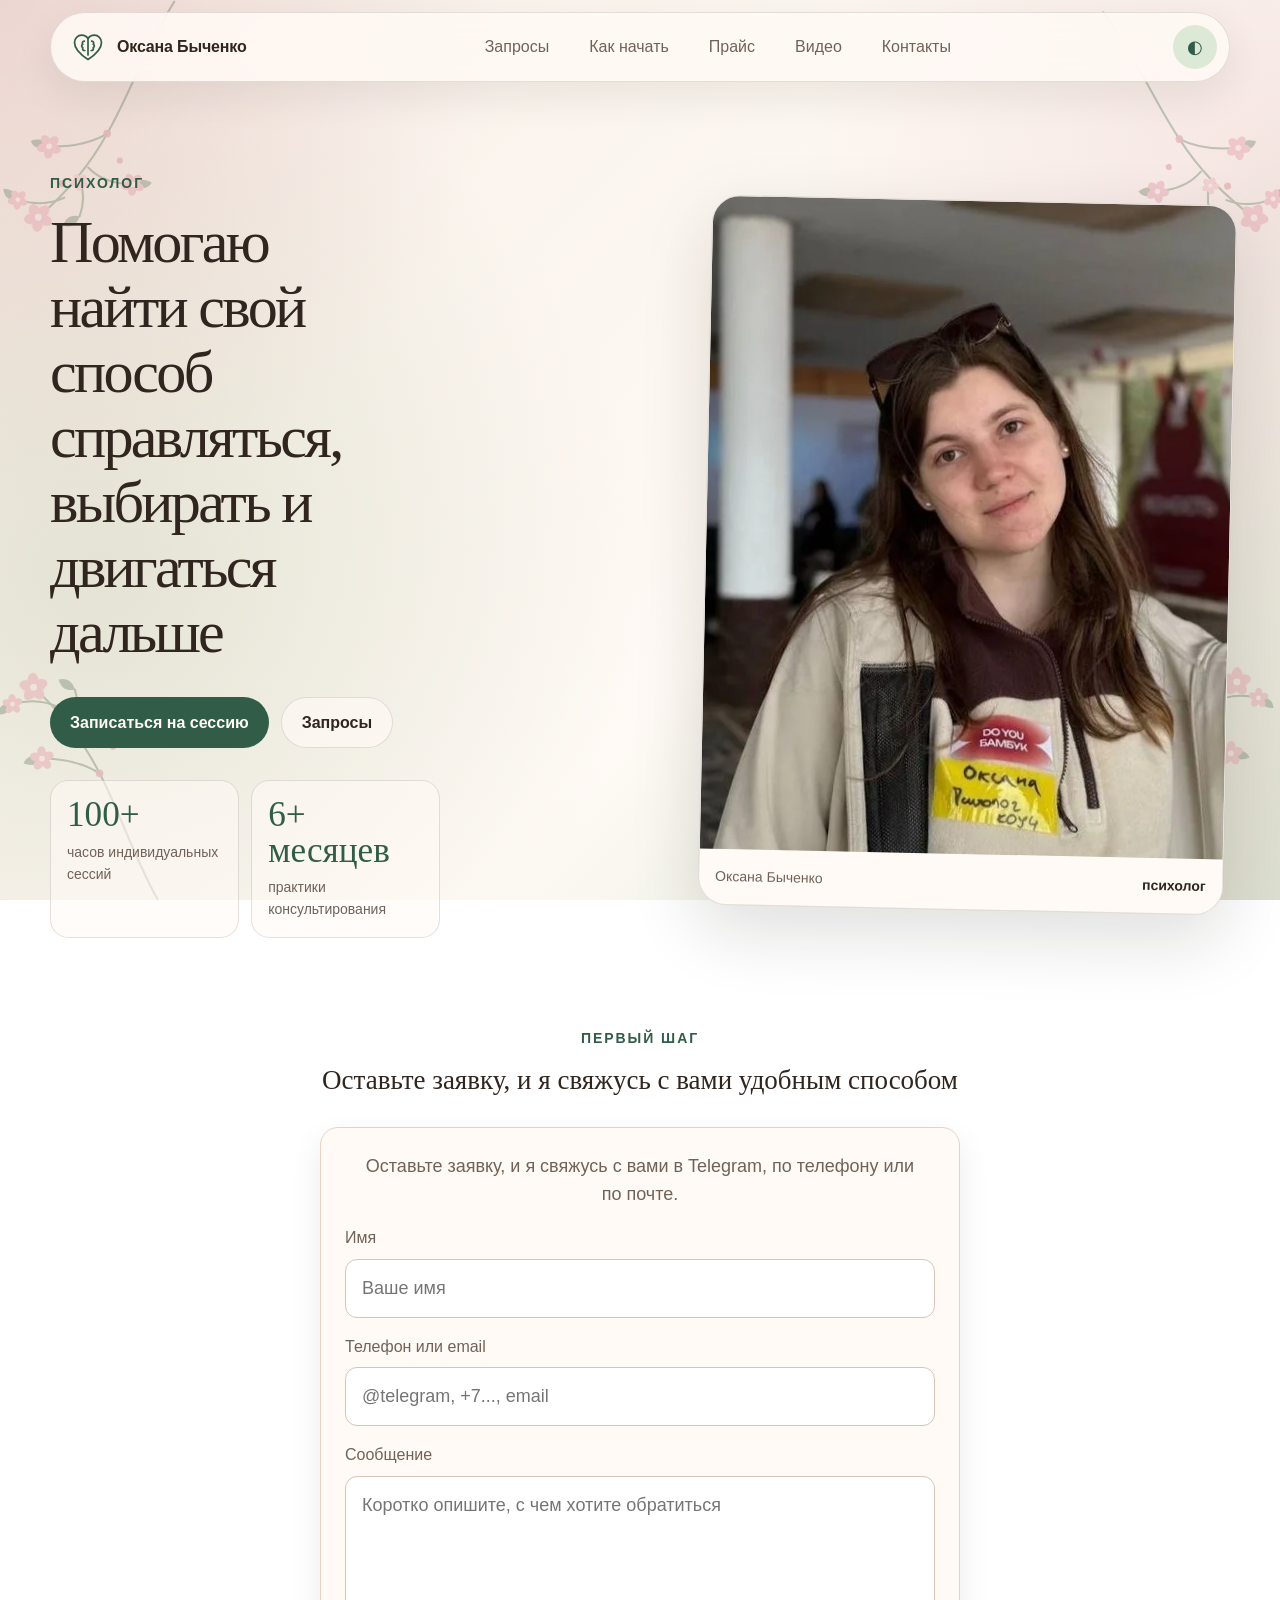
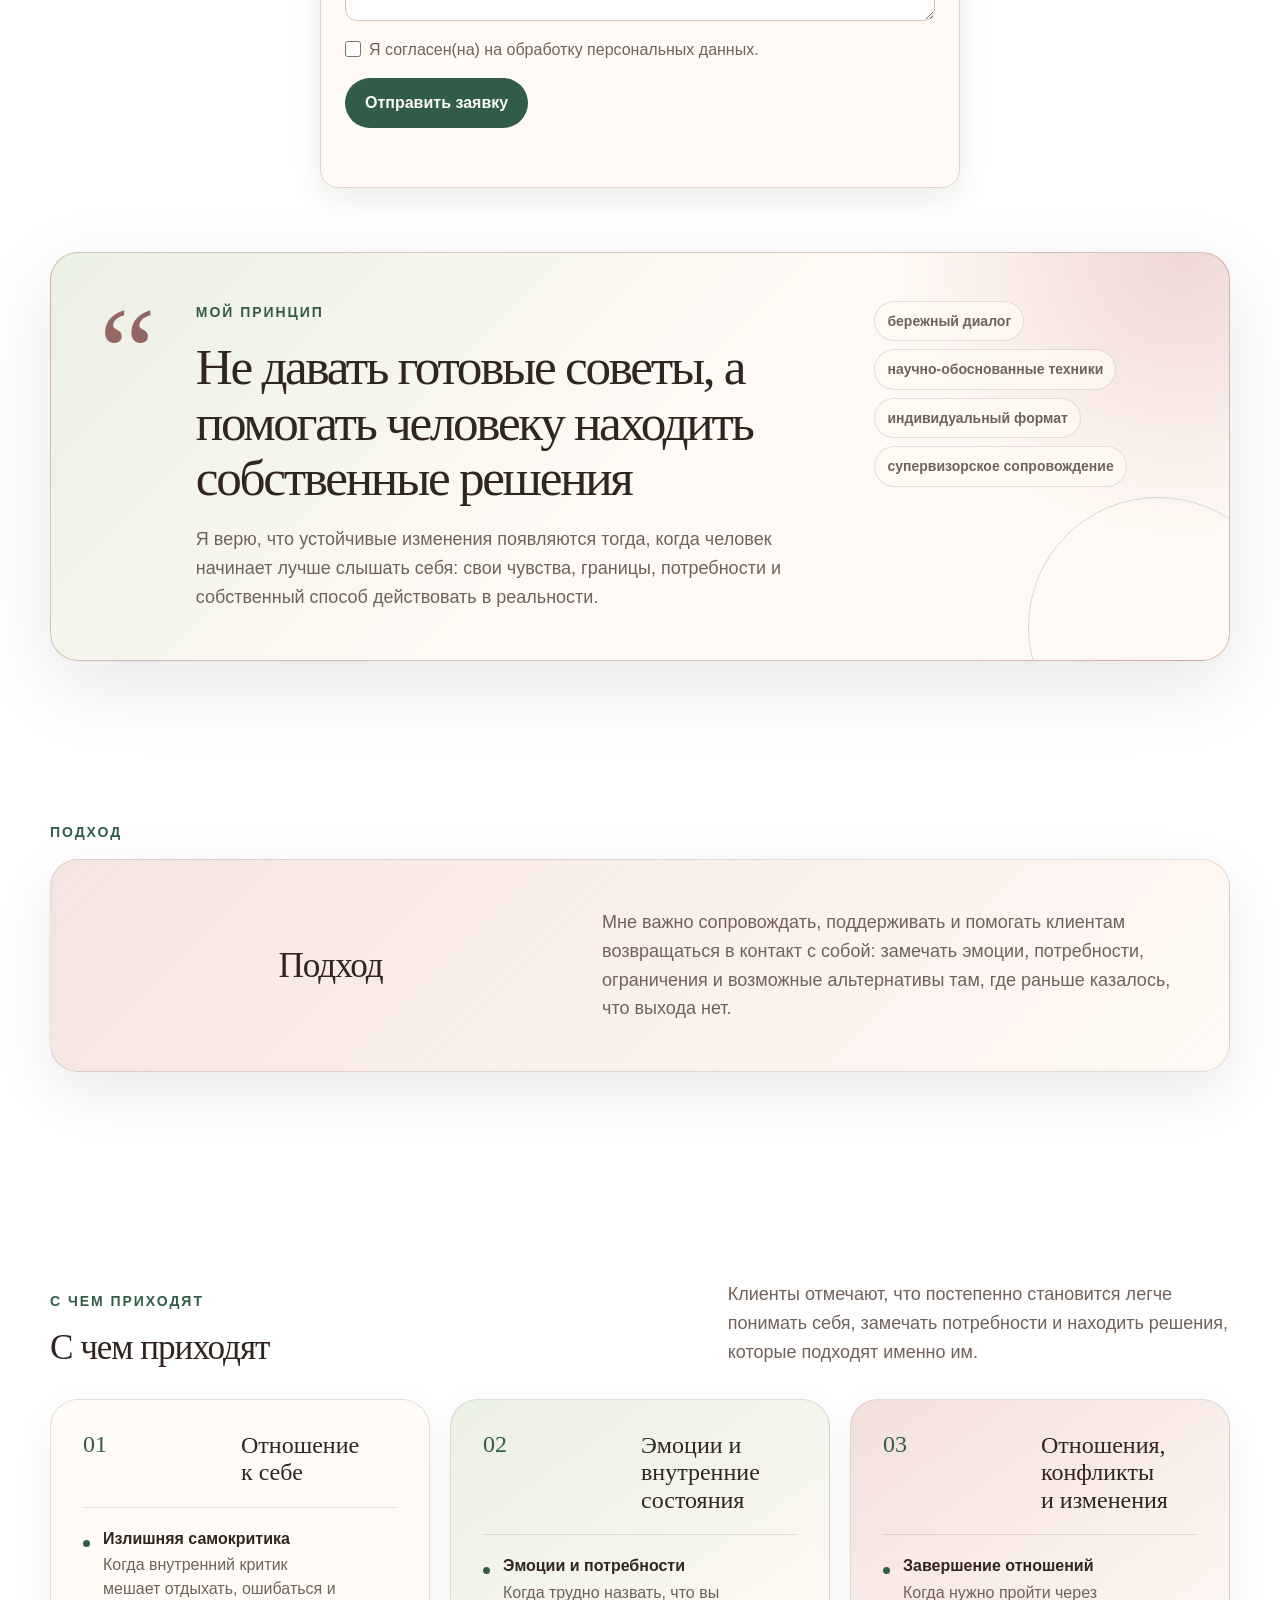
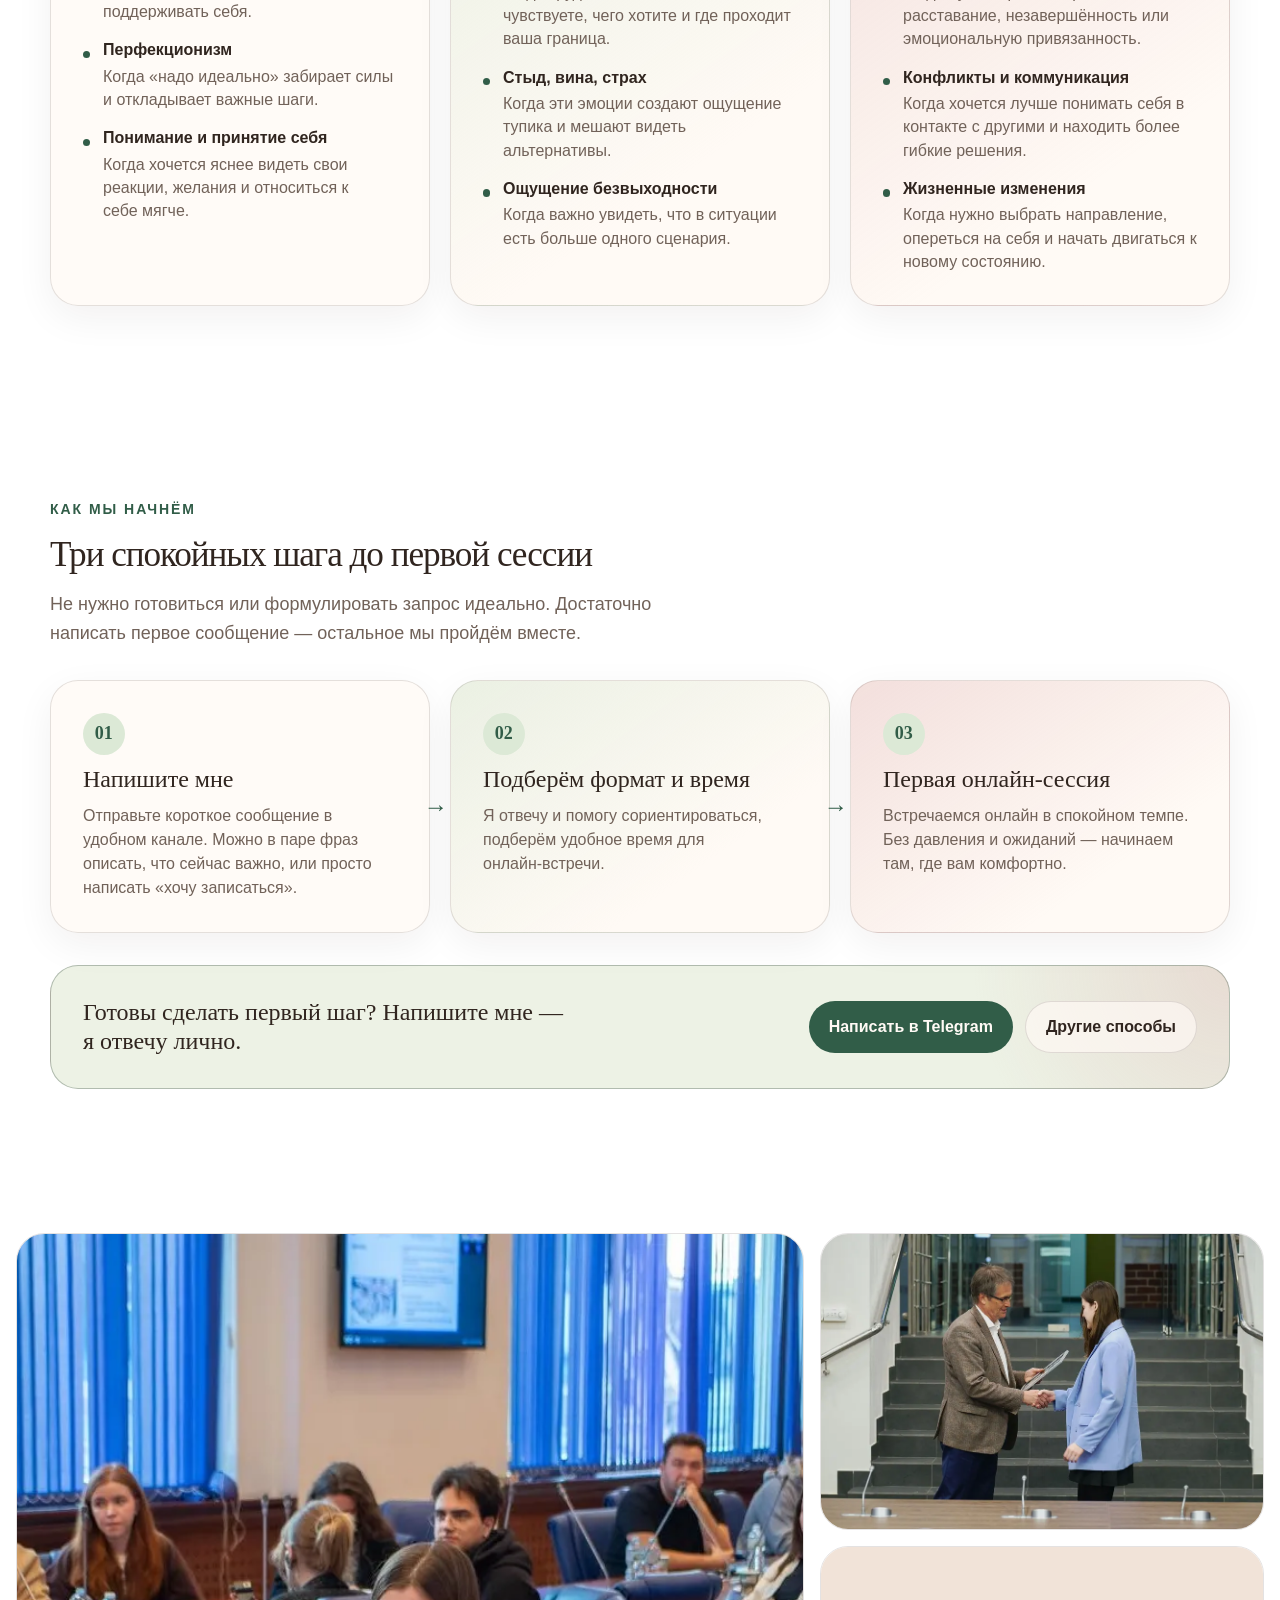
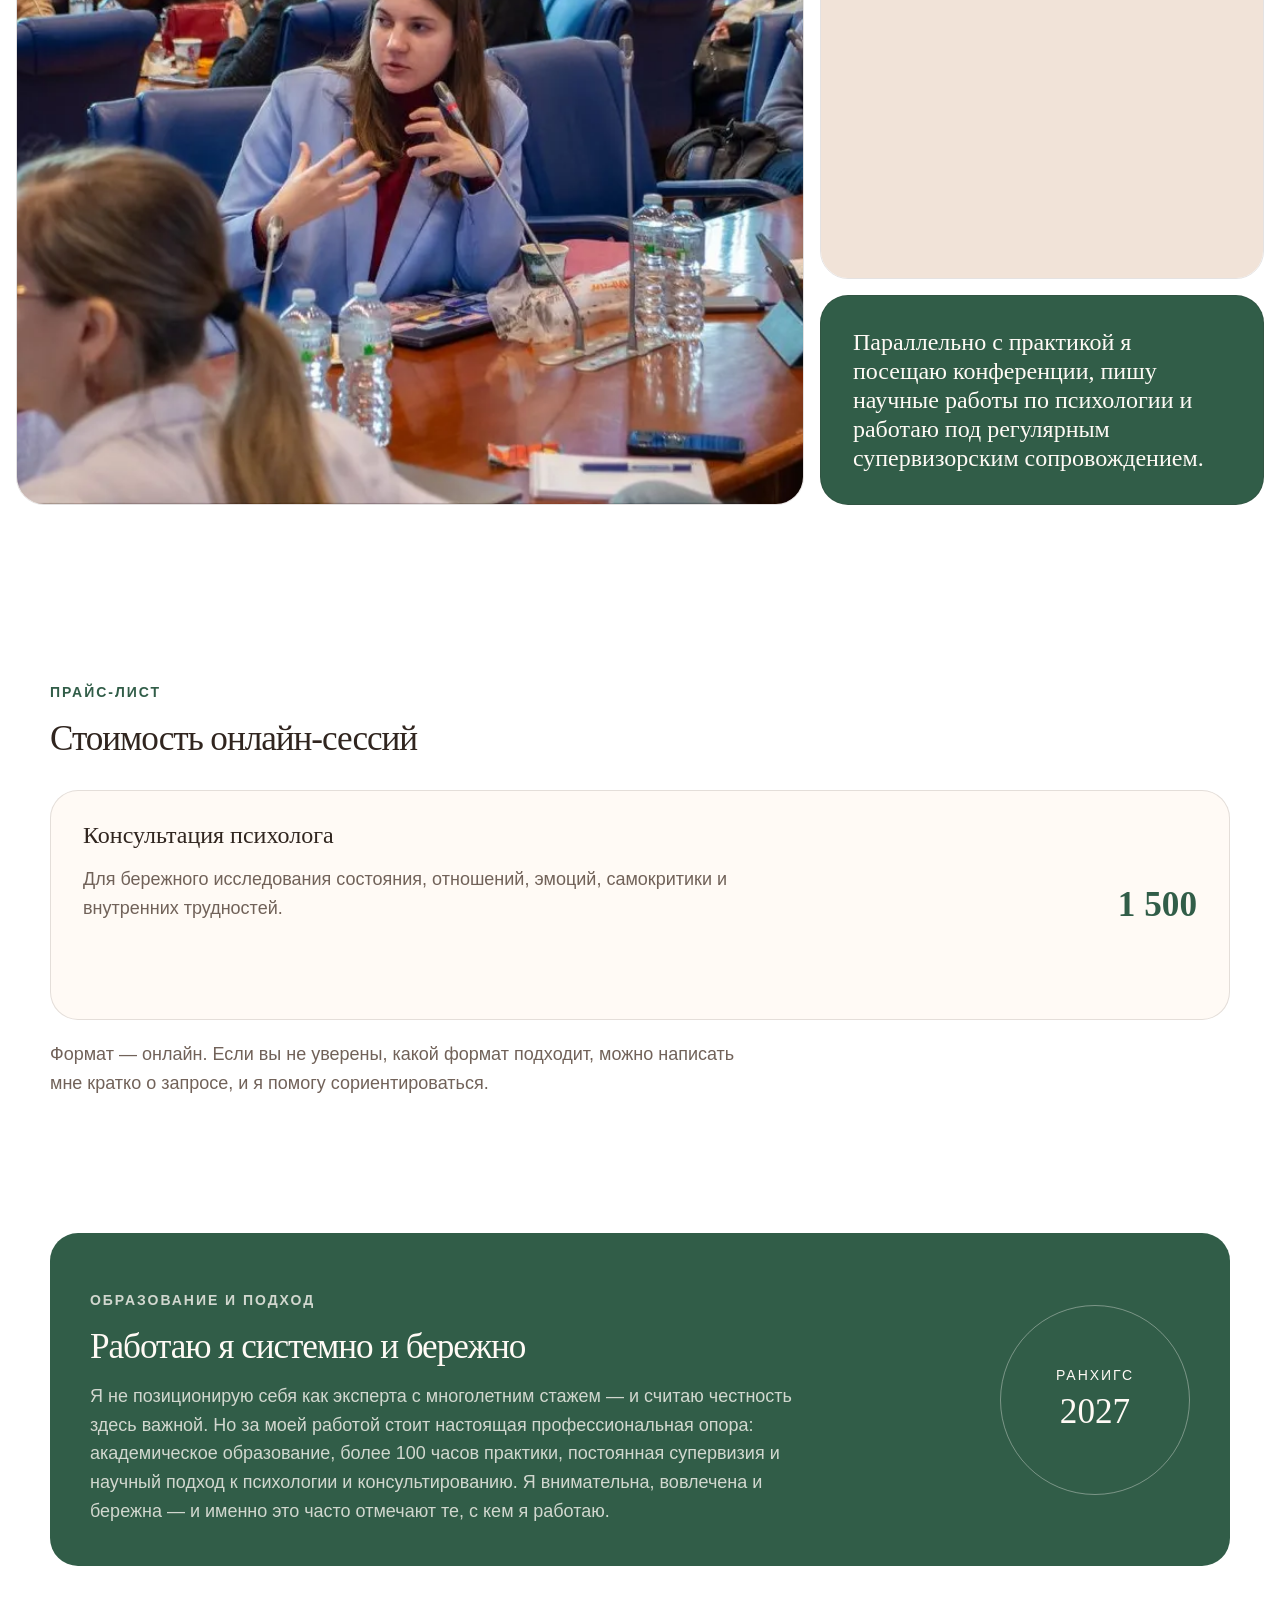
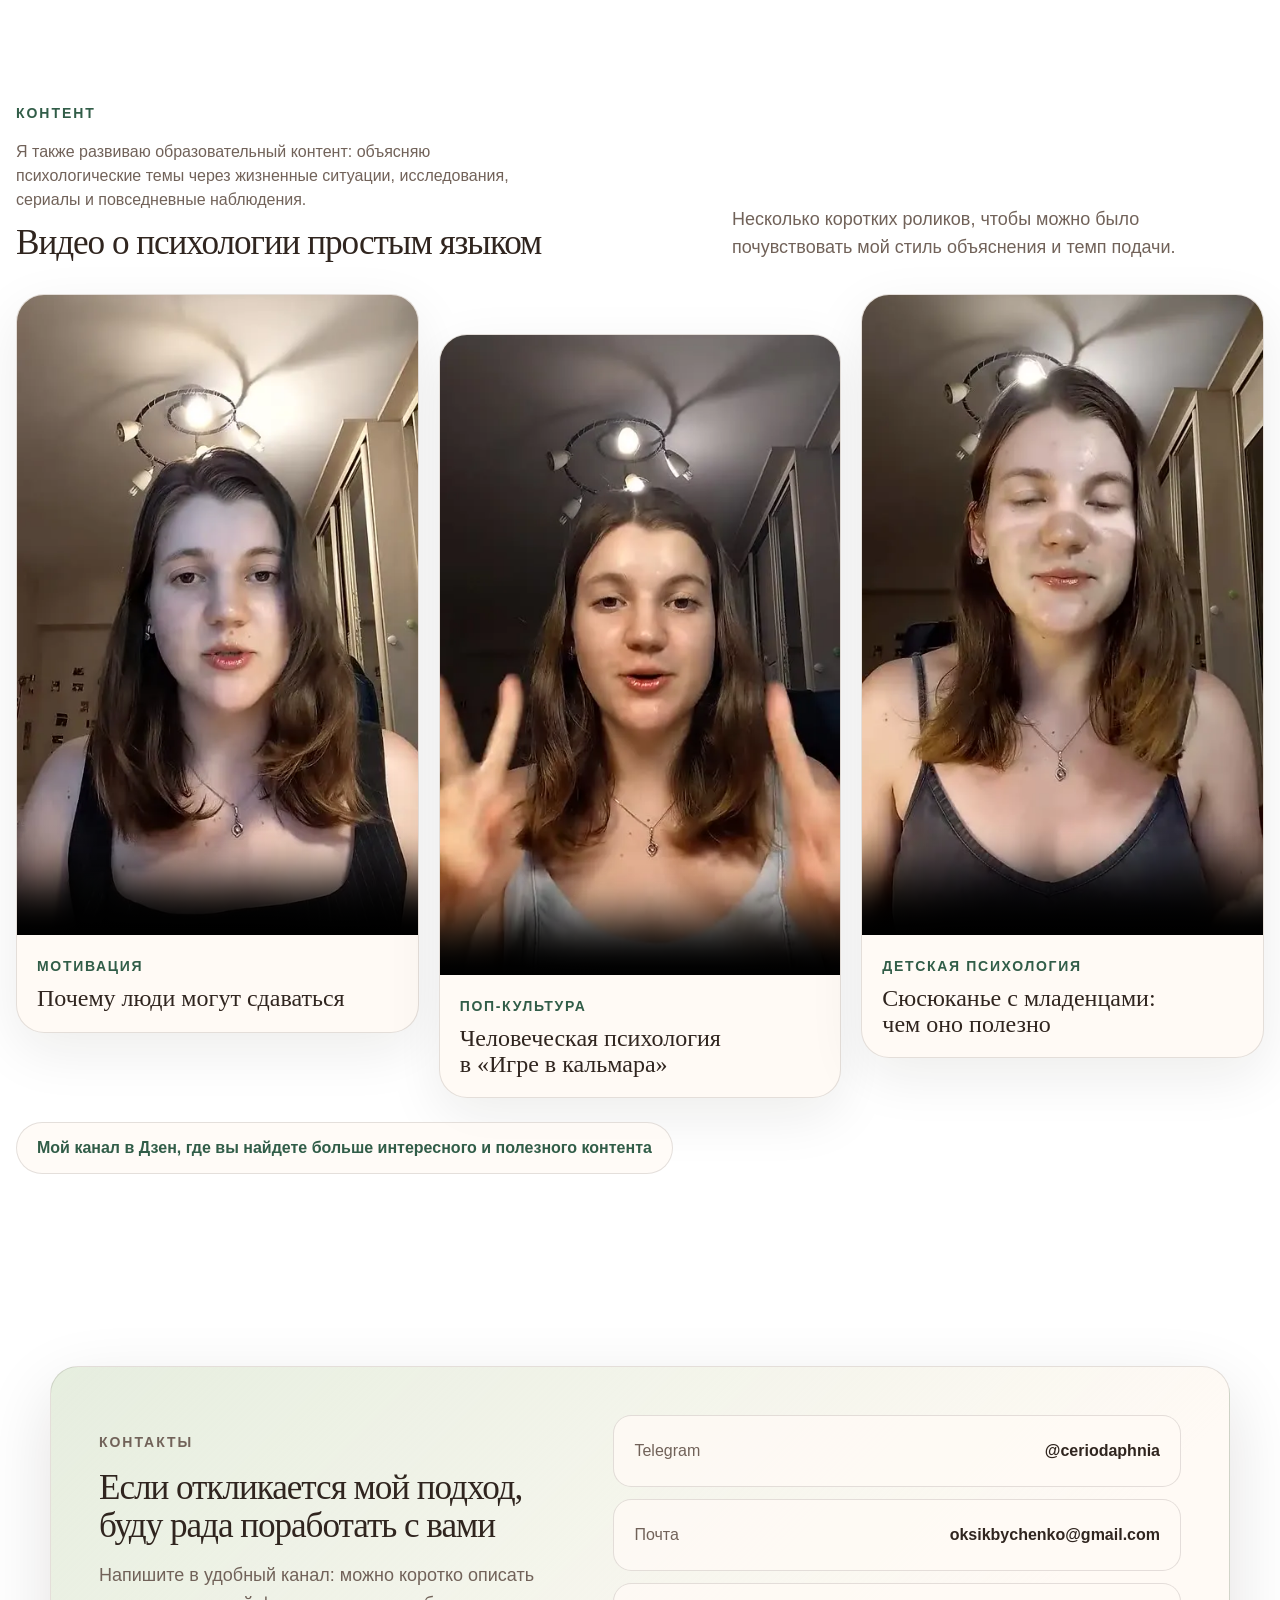
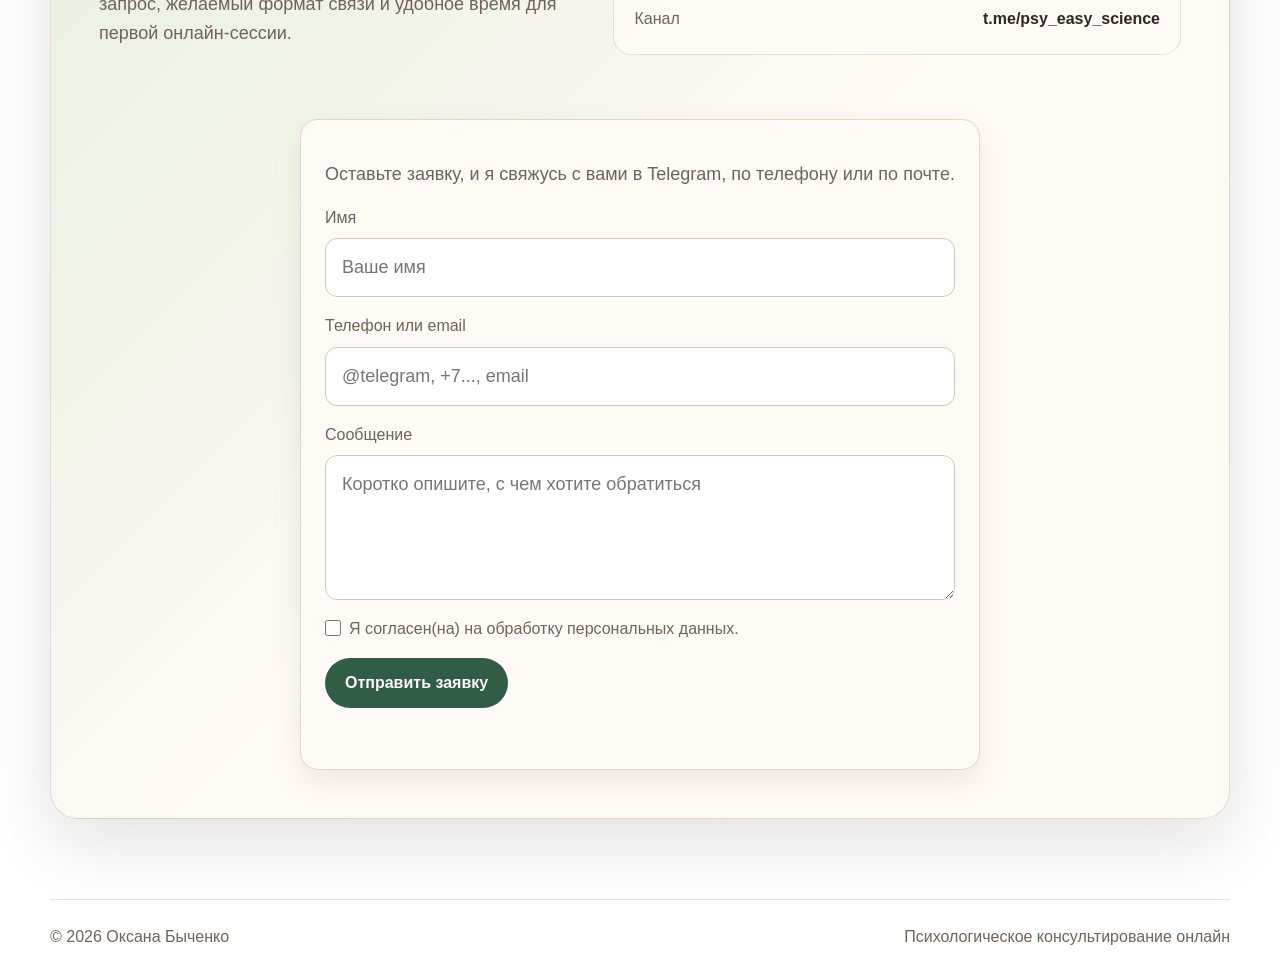
==== index.html @ df993716 "Update index.html" ====
<!DOCTYPE html>

<html lang="ru">
<head>
<meta charset="utf-8"/>
<meta content="width=device-width, initial-scale=1.0" name="viewport"/>
<link href="assets/favicon.svg" rel="icon" type="image/svg+xml"/>
<link href="assets/favicon-32.png" rel="icon" sizes="32x32" type="image/png"/>
<link href="assets/favicon-16.png" rel="icon" sizes="16x16" type="image/png"/>
<link href="assets/apple-touch-icon.png" rel="apple-touch-icon"/>
<title>Оксана Быченко | Психолог онлайн</title>
<meta content="Оксана Быченко: психолог-консультант. Онлайн-сессии, индивидуальный подбор формата под запрос, научно-обоснованный подход." name="description"/>
<meta content="#f7efe7" name="theme-color"/>
<meta content="Оксана Быченко | Психолог" property="og:title"/>
<meta content="Бережная онлайн-работа с самокритикой, перфекционизмом, отношениями, эмоциями, конфликтами и поиском собственных решений." property="og:description"/>
<meta content="website" property="og:type"/>
<meta content="assets/portrait-oksana.jpg" property="og:image"/>
<link href="https://api.fontshare.com" rel="preconnect"/>
<link href="https://api.fontshare.com/v2/css?f[]=zodiak@400,500,700&amp;f[]=satoshi@400,500,700&amp;display=swap" rel="stylesheet"/>
<link href="styles.css" rel="stylesheet"/>

<style>
.start--form-centered .section-heading {
  text-align: center;
  display: flex;
  flex-direction: column;
  align-items: center;
}

.start__grid--single {
  display: flex;
  justify-content: center;
}

.start__grid--single .contact-form-card {
  width: 100%;
  max-width: 640px;
}
</style>

</head>
<body>
<a class="skip-link" href="#main">Перейти к содержанию</a>
<div aria-hidden="true" class="bloom-decor">
<img alt="" class="bloom-decor__sprig bloom-decor__sprig--tl" src="assets/blossom-branch.svg"/>
<img alt="" class="bloom-decor__sprig bloom-decor__sprig--tr" src="assets/blossom-branch.svg"/>
<img alt="" class="bloom-decor__sprig bloom-decor__sprig--bl" src="assets/blossom-branch.svg"/>
<img alt="" class="bloom-decor__sprig bloom-decor__sprig--br" src="assets/blossom-branch.svg"/>
</div>
<header class="site-header" data-header="">
<a aria-label="Оксана Быченко, главная" class="brand" href="#top">
<svg aria-hidden="true" class="brand-mark" height="34" viewbox="0 0 34 34" width="34">
<path d="M17 29.5C8 23.8 3.5 18.7 3.5 12.6 3.5 8.4 6.7 5.2 10.7 5.2c2.6 0 4.9 1.3 6.3 3.4 1.4-2.1 3.7-3.4 6.3-3.4 4 0 7.2 3.2 7.2 7.4 0 6.1-4.5 11.2-13.5 16.9Z"></path>
<path d="M17 8.6v16.4"></path>
<path d="M13.4 11.2c-2 .3-2.7 2-1.6 3.2-1.6.7-1.5 2.7.1 3.3-.9 1.4.2 3 1.9 2.8"></path>
<path d="M20.6 11.2c2 .3 2.7 2 1.6 3.2 1.6.7 1.5 2.7-.1 3.3.9 1.4-.2 3-1.9 2.8"></path>
</svg>
<span>Оксана Быченко</span>
</a>
<nav aria-label="Основная навигация" class="nav">
<a href="#requests">Запросы</a>
<a href="#start">Как начать</a>
<a href="#price">Прайс</a>
<a href="#videos">Видео</a>
<a href="#contacts">Контакты</a>
</nav>
<button aria-label="Переключить тему" class="theme-toggle" data-theme-toggle="" type="button">
<span aria-hidden="true" class="theme-icon">◐</span>
</button>
</header>
<main id="main"><section aria-labelledby="hero-title" class="hero" id="top">
<div class="hero__content">
<p class="eyebrow">психолог</p>
<h1 id="hero-title">Помогаю найти свой способ справляться, выбирать и двигаться дальше</h1>
<p class="hero__lead">психолог</p>
<div aria-label="Контакты для записи" class="hero__actions">
<a class="button button--primary" href="#start">
              Записаться на сессию
            </a>
<a class="button button--ghost" href="#requests">Запросы</a>
</div>
<dl aria-label="Профессиональные факты" class="hero__stats">
<div>
<dt>100+</dt>
<dd>часов индивидуальных сессий</dd>
</div>
<div>
<dt>6+ месяцев</dt>
<dd>практики консультирования</dd>
</div>
</dl>
</div>
<div aria-label="Фотография Оксаны Быченко" class="hero__media">
<figure class="portrait-card">
<picture>
<source srcset="assets/portrait-oksana.webp" type="image/webp"/>
<img alt="Оксана Быченко, психолог" fetchpriority="high" height="640" src="assets/portrait-oksana.jpg" width="640"/>
</picture>
<figcaption>
<span>Оксана Быченко</span>
<strong>психолог</strong>
</figcaption>
</figure>
</div>
</section>

<section aria-labelledby="start-title" class="start start--form-centered" id="start">
<div class="section-heading reveal">
<p class="eyebrow">первый шаг</p>
<h2 id="start-title">Оставьте заявку, и я свяжусь с вами удобным способом</h2>
</div>
<div class="start__grid start__grid--single">
<div class="contact-form-card reveal">
<p class="contact-form-intro">Оставьте заявку, и я свяжусь с вами в Telegram, по телефону или по почте.</p>
<form id="contact-form" class="contact-form" action="javascript:void(0);" method="POST">
<label>
<span>Имя</span>
<input type="text" name="name" placeholder="Ваше имя" required>
</label>
<label>
<span>Телефон или email</span>
<input type="text" name="contact" placeholder="@telegram, +7..., email" required>
</label>
<label>
<span>Сообщение</span>
<textarea name="message" rows="4" placeholder="Коротко опишите, с чем хотите обратиться"></textarea>
</label>
<label class="contact-form-consent">
<input type="checkbox" name="consent" required>
<span>Я согласен(на) на обработку персональных данных.</span>
</label>
<button type="submit" class="button button--primary contact-form-button">Отправить заявку</button>
</form>
<p id="contact-form-status" class="contact-form-status" aria-live="polite"></p>
</div>
</div>
</section><section aria-labelledby="principle-title" class="section section--principle">
<div class="principle-card">
<div aria-hidden="true" class="principle-card__mark">“</div>

<div>

<p class="eyebrow">Мой принцип</p>
<h2 id="principle-title">Не давать готовые советы, а помогать человеку находить собственные решения</h2>
<p>Я верю, что устойчивые изменения появляются тогда, когда человек начинает лучше слышать себя: свои чувства, границы, потребности и собственный способ действовать в реальности.</p>
</div>
<ul aria-label="Что поддерживает работу" class="principle-card__tags"><li>бережный диалог</li><li>научно-обоснованные техники</li><li>индивидуальный формат</li><li>супервизорское сопровождение</li></ul>
</div>
</section><section aria-labelledby="approach-title" class="section section--intro">
<div class="section__label">подход</div>
<div class="intro-card">
<div class="intro-card__title">
<h2 id="approach-title">Подход</h2>
</div>
<div class="intro-card__copy">
<p>Мне важно сопровождать, поддерживать и помогать клиентам возвращаться в контакт с собой: замечать эмоции, потребности, ограничения и возможные альтернативы там, где раньше казалось, что выхода нет.</p></div>
</div>
</div>
</section><section aria-labelledby="requests-title" class="section" id="requests">
<div class="section__header section__header--split">
<div>
<p class="eyebrow">с чем приходят</p>
<h2 id="requests-title">С чем приходят</h2>
</div>
<p>
            Клиенты отмечают, что постепенно становится легче понимать себя, замечать потребности и находить решения,
            которые подходят именно им.
          </p>
</div>
<div class="request-groups">
<article class="request-group">
<div class="request-group__head">
<span>01</span>
<h3>Отношение к себе</h3>
</div>
<ul>
<li>
<strong>Излишняя самокритика</strong>
<p>Когда внутренний критик мешает отдыхать, ошибаться и поддерживать себя.</p>
</li>
<li>
<strong>Перфекционизм</strong>
<p>Когда «надо идеально» забирает силы и откладывает важные шаги.</p>
</li>
<li>
<strong>Понимание и принятие себя</strong>
<p>Когда хочется яснее видеть свои реакции, желания и относиться к себе мягче.</p>
</li>
</ul>
</article>
<article class="request-group">
<div class="request-group__head">
<span>02</span>
<h3>Эмоции и внутренние состояния</h3>
</div>
<ul>
<li>
<strong>Эмоции и потребности</strong>
<p>Когда трудно назвать, что вы чувствуете, чего хотите и где проходит ваша граница.</p>
</li>
<li>
<strong>Стыд, вина, страх</strong>
<p>Когда эти эмоции создают ощущение тупика и мешают видеть альтернативы.</p>
</li>
<li>
<strong>Ощущение безвыходности</strong>
<p>Когда важно увидеть, что в ситуации есть больше одного сценария.</p>
</li>
</ul>
</article>
<article class="request-group">
<div class="request-group__head">
<span>03</span>
<h3>Отношения, конфликты и изменения</h3>
</div>
<ul>
<li>
<strong>Завершение отношений</strong>
<p>Когда нужно пройти через расставание, незавершённость или эмоциональную привязанность.</p>
</li>
<li>
<strong>Конфликты и коммуникация</strong>
<p>Когда хочется лучше понимать себя в контакте с другими и находить более гибкие решения.</p>
</li>
<li>
<strong>Жизненные изменения</strong>
<p>Когда нужно выбрать направление, опереться на себя и начать двигаться к новому состоянию.</p>
</li>
</ul>
</article>
</div>
</section><section aria-labelledby="start-title" class="section section--start" id="start">
<div class="section__header">
<p class="eyebrow">Как мы начнём</p>
<h2 id="start-title">Три спокойных шага до первой сессии</h2>
<p>
            Не нужно готовиться или формулировать запрос идеально. Достаточно написать первое сообщение —
            остальное мы пройдём вместе.
          </p>
</div>
<ol class="start-steps">
<li class="start-step">
<span class="start-step__index">01</span>
<h3>Напишите мне</h3>
<p>Отправьте короткое сообщение в удобном канале. Можно в паре фраз описать, что сейчас важно, или просто написать «хочу записаться».</p>
</li>
<li class="start-step">
<span class="start-step__index">02</span>
<h3>Подберём формат и время</h3>
<p>Я отвечу и помогу сориентироваться, подберём удобное время для онлайн-встречи.</p>
</li>
<li class="start-step">
<span class="start-step__index">03</span>
<h3>Первая онлайн-сессия</h3>
<p>Встречаемся онлайн в спокойном темпе. Без давления и ожиданий — начинаем там, где вам комфортно.</p>
</li>
</ol>
<div class="start-cta">
<p>Готовы сделать первый шаг? Напишите мне — я отвечу лично.</p>
<div class="start-cta__actions">
<a class="button button--primary" href="https://t.me/ceriodaphnia" rel="noreferrer" target="_blank">Написать в Telegram</a>
<a class="button button--ghost" href="#contacts">Другие способы</a>
</div>
</div>
</section><section aria-label="Фотографии с научной и образовательной деятельности" class="section section--photo">
<div class="photo-grid">
<figure class="photo-grid__large">
<picture>
<source srcset="assets/conference-speaking.webp" type="image/webp"/>
<img alt="Оксана Быченко выступает на обсуждении в конференционном зале" decoding="async" height="848" loading="eager" src="assets/conference-speaking.jpg" width="1280"/>
</picture>
</figure>
<figure>
<picture>
<source srcset="assets/award-handshake.webp" type="image/webp"/>
<img alt="Оксана Быченко получает диплом на научном мероприятии" decoding="async" height="1080" loading="eager" src="assets/award-handshake.jpg" width="1620"/>
</picture>
</figure>
<figure>
<picture>
<source srcset="assets/portrait-award.webp" type="image/webp"/>
<img alt="Оксана Быченко с дипломом лауреата на научной конференции" decoding="async" height="1080" loading="lazy" src="assets/portrait-award.jpg" width="1440"/>
</picture>
</figure>
<aside class="photo-caption">
<p>
              Параллельно с практикой я посещаю конференции, пишу научные работы по психологии и работаю под регулярным
              супервизорским сопровождением.
            </p>
</aside>
</div>
</section><section aria-labelledby="price-title" class="section" id="price">
<div class="section__header">
<p class="eyebrow">прайс-лист</p>
<h2 id="price-title">Стоимость онлайн-сессий</h2>
</div>
<div class="price-grid" style="display:block;width:100%;">
<article class="price-card" style="width:100%;max-width:none;">
<div>
<h3>Консультация психолога</h3>
<p>Для бережного исследования состояния, отношений, эмоций, самокритики и внутренних трудностей.</p>
</div>
<strong>1 500</strong>
</article>
</div>
<p class="price-note">
          Формат — онлайн. Если вы не уверены, какой формат подходит, можно написать мне кратко о запросе, и я помогу
          сориентироваться.
        </p>
</section><section aria-labelledby="education-title" class="section section--education">
<div class="education">
<div>
<p class="eyebrow">образование и подход</p>
<h2 id="education-title">Работаю я системно и бережно</h2>
<p>
              Я не позиционирую себя как эксперта с многолетним стажем — и считаю честность
              здесь важной. Но за моей работой стоит настоящая профессиональная опора:
              академическое образование, более 100 часов практики, постоянная супервизия и
              научный подход к психологии и консультированию. Я внимательна, вовлечена и
              бережна — и именно это часто отмечают те, с кем я работаю.
            </p>
</div>
<div aria-hidden="true" class="education__seal">
<span>РАНХиГС</span>
<strong>2027</strong>
</div>
</div>
</section><section aria-labelledby="videos-title" class="section section--videos" id="videos">
<div class="section__header section__header--split">
<div>
<p class="eyebrow">контент</p>
<p class="section__subcopy">
              Я также развиваю образовательный контент: объясняю психологические темы через жизненные ситуации,
              исследования, сериалы и повседневные наблюдения.
            </p>
<h2 id="videos-title">Видео о психологии простым языком</h2>
</div>
<p>Несколько коротких роликов, чтобы можно было почувствовать мой стиль объяснения и темп подачи.</p>
</div>
<div class="video-grid">
<article class="video-card">
<video aria-label="Видео Почему люди могут сдаваться" controls="" poster="assets/video-motivation-poster.webp" preload="metadata">
<source src="assets/video-motivation.mp4" type="video/mp4"/>
</video>
<div>
<span>мотивация</span>
<h3>Почему люди могут сдаваться</h3>
</div>
</article>
<article class="video-card video-card--raised">
<video aria-label="Видео Человеческая психология в Игре в кальмара" controls="" poster="assets/video-squid-game-poster.webp" preload="metadata">
<source src="assets/video-squid-game.mp4" type="video/mp4"/>
</video>
<div>
<span>поп-культура</span>
<h3>Человеческая психология в «Игре в кальмара»</h3>
</div>
</article>
<article class="video-card">
<video aria-label="Видео Сюсюканье с младенцами" controls="" poster="assets/video-child-psychology-poster.webp" preload="metadata">
<source src="assets/video-child-psychology.mp4" type="video/mp4"/>
</video>
<div>
<span>детская психология</span>
<h3>Сюсюканье с младенцами: чем оно полезно</h3>
</div>
</article>
</div>
<a class="video-link" href="https://dzen.ru/id/6a383b210b2d3957c313c964" rel="noreferrer" target="_blank">Мой канал в Дзен, где вы найдете больше интересного и полезного контента</a>
</section><section aria-labelledby="contacts-title" class="section section--contact" id="contacts">
<div class="contact-card">
<div>
<p class="eyebrow">контакты</p>
<h2 id="contacts-title">Если откликается мой подход, буду рада поработать с вами</h2>
<p>
              Напишите в удобный канал: можно коротко описать запрос, желаемый формат связи и удобное время для первой
              онлайн-сессии.
            </p>
</div>
<div aria-label="Контакты Оксаны Быченко" class="contact-links">
<a href="https://t.me/ceriodaphnia" rel="noreferrer" target="_blank">
<span>Telegram</span>
<strong>@ceriodaphnia</strong>
</a>
<a href="mailto:oksikbychenko@gmail.com">
<span>Почта</span>
<strong>oksikbychenko@gmail.com</strong>
</a>
<a href="https://t.me/psy_easy_science" rel="noreferrer" target="_blank">
<span>Канал</span>
<strong>t.me/psy_easy_science</strong>
</a>
</div>
<div class="contact-form-card">
<p class="contact-form-intro">Оставьте заявку, и я свяжусь с вами в Telegram, по телефону или по почте.</p>
<form id="contact-form" class="contact-form" action="javascript:void(0);" method="POST">
<label>
<span>Имя</span>
<input type="text" name="name" placeholder="Ваше имя" required>
</label>
<label>
<span>Телефон или email</span>
<input type="text" name="contact" placeholder="@telegram, +7..., email" required>
</label>
<label>
<span>Сообщение</span>
<textarea name="message" rows="4" placeholder="Коротко опишите, с чем хотите обратиться"></textarea>
</label>
<label class="contact-form-consent">
<input type="checkbox" name="consent" required>
<span>Я согласен(на) на обработку персональных данных.</span>
</label>
<button type="submit" class="button button--primary contact-form-button">Отправить заявку</button>
</form>
<p id="contact-form-status" class="contact-form-status" aria-live="polite"></p>
</div>
</div>
</section></main>
<footer class="site-footer">
<p>© 2026 Оксана Быченко</p>
<p>Психологическое консультирование онлайн</p>
</footer>
<script defer="" src="script.js"></script>
<script>
const contactForm = document.getElementById('contact-form');
const contactStatus = document.getElementById('contact-form-status');

if (contactForm && contactStatus) {
  contactForm.addEventListener('submit', async function (event) {
    event.preventDefault();
    contactStatus.textContent = '';
    contactStatus.classList.remove('is-success', 'is-error');

    try {
      const response = await fetch('https://functions.yandexcloud.net/d4ef2345mvena5dj0q7n', {
        method: 'POST',
        headers: {
          'Content-Type': 'application/json'
        },
        body: JSON.stringify({
          name: contactForm.name.value,
          contact: contactForm.contact.value,
          message: contactForm.message.value,
          consent: contactForm.consent.checked
        })
      });

      const data = await response.json();

      if (response.ok && data.ok) {
        contactStatus.textContent = 'Я вам перезвоню в ближайшее время.';
        contactStatus.classList.add('is-success');
        contactForm.reset();
      } else {
        contactStatus.textContent = 'Не удалось отправить заявку. Попробуйте ещё раз.';
        contactStatus.classList.add('is-error');
      }
    } catch (error) {
      contactStatus.textContent = 'Не удалось отправить заявку. Попробуйте ещё раз.';
      contactStatus.classList.add('is-error');
    }
  });
}
</script>
</body>
</html>
---- styles.css ----
:root,
[data-theme='light'] {
  --font-display: 'Zodiak', Georgia, serif;
  --font-body: 'Satoshi', 'Inter', sans-serif;

  --text-xs: clamp(0.75rem, 0.7rem + 0.25vw, 0.875rem);
  --text-sm: clamp(0.875rem, 0.8rem + 0.35vw, 1rem);
  --text-base: clamp(1rem, 0.95rem + 0.25vw, 1.125rem);
  --text-lg: clamp(1.125rem, 1rem + 0.75vw, 1.5rem);
  --text-xl: clamp(1.5rem, 1.2rem + 1.25vw, 2.25rem);
  --text-2xl: clamp(2.35rem, 1.2rem + 3.2vw, 4.6rem);

  --space-1: 0.25rem;
  --space-2: 0.5rem;
  --space-3: 0.75rem;
  --space-4: 1rem;
  --space-5: 1.25rem;
  --space-6: 1.5rem;
  --space-8: 2rem;
  --space-10: 2.5rem;
  --space-12: 3rem;
  --space-16: 4rem;
  --space-20: 5rem;
  --space-24: 6rem;
  --space-32: 8rem;

  --color-bg: #f7efe7;
  --color-surface: #fffaf5;
  --color-surface-2: #f1e3d8;
  --color-surface-3: #e7d2c5;
  --color-text: #30251f;
  --color-text-muted: #716259;
  --color-text-faint: #9a8a7f;
  --color-primary: #315d48;
  --color-primary-hover: #244835;
  --color-primary-soft: #dce9d6;
  --color-rose: #d9a7a8;
  --color-rose-strong: #ad686d;
  --color-sage: #9cab82;
  --color-border: color-mix(in oklab, var(--color-text) 13%, transparent);
  --color-shadow: 28 20 13;

  --radius-sm: 0.45rem;
  --radius-md: 0.75rem;
  --radius-lg: 1.15rem;
  --radius-xl: 1.75rem;
  --radius-full: 9999px;
  --transition-interactive: 180ms cubic-bezier(0.16, 1, 0.3, 1);
  --content-wide: 1180px;
  --content-default: 960px;
  --content-narrow: 680px;
}

[data-theme='dark'] {
  --color-bg: #191512;
  --color-surface: #221d19;
  --color-surface-2: #302720;
  --color-surface-3: #3b3028;
  --color-text: #eee2d6;
  --color-text-muted: #c6b4a5;
  --color-text-faint: #8f7d70;
  --color-primary: #b7cfaa;
  --color-primary-hover: #d3e4c7;
  --color-primary-soft: #2d3d31;
  --color-rose: #b77a7f;
  --color-rose-strong: #f0b6ba;
  --color-sage: #879a73;
  --color-border: color-mix(in oklab, var(--color-text) 15%, transparent);
  --color-shadow: 0 0 0;
}

*,
*::before,
*::after {
  box-sizing: border-box;
  margin: 0;
  padding: 0;
}

html {
  -moz-text-size-adjust: none;
  -webkit-text-size-adjust: none;
  text-size-adjust: none;
  -webkit-font-smoothing: antialiased;
  -moz-osx-font-smoothing: grayscale;
  text-rendering: optimizeLegibility;
  scroll-behavior: smooth;
  scroll-padding-top: var(--space-20);
}

body {
  min-height: 100dvh;
  line-height: 1.6;
  font-family: var(--font-body);
  font-size: var(--text-base);
  color: var(--color-text);
  background:
    radial-gradient(circle at 0 0, color-mix(in oklab, var(--color-rose) 35%, transparent), transparent 32rem),
    radial-gradient(circle at 100% 22%, color-mix(in oklab, var(--color-rose) 26%, transparent), transparent 30rem),
    radial-gradient(circle at 8% 64%, color-mix(in oklab, var(--color-sage) 24%, transparent), transparent 34rem),
    radial-gradient(circle at 92% 88%, color-mix(in oklab, var(--color-rose) 22%, transparent), transparent 32rem),
    linear-gradient(135deg, var(--color-bg), var(--color-surface) 62%, var(--color-primary-soft));
  background-attachment: fixed;
}

#main {
  position: relative;
  z-index: 1;
}

.site-footer {
  position: relative;
  z-index: 1;
}

.bloom-decor {
  position: fixed;
  inset: 0;
  z-index: 0;
  pointer-events: none;
  overflow: hidden;
}

.bloom-decor__sprig {
  position: absolute;
  width: clamp(140px, 16vw, 240px);
  height: auto;
  background: none;
  opacity: 0.5;
  filter: saturate(0.92);
}

.bloom-decor__sprig--tl {
  top: -14px;
  left: -18px;
  transform: rotate(186deg);
}

.bloom-decor__sprig--tr {
  top: -10px;
  right: -24px;
  transform: scaleX(-1) rotate(190deg);
}

.bloom-decor__sprig--bl {
  bottom: -20px;
  left: -26px;
  transform: scaleX(-1) rotate(4deg);
}

.bloom-decor__sprig--br {
  bottom: -16px;
  right: -20px;
  transform: rotate(2deg);
}

@media (max-width: 720px) {
  .bloom-decor__sprig--tr,
  .bloom-decor__sprig--bl {
    display: none;
  }
  .bloom-decor__sprig {
    opacity: 0.38;
  }
}

img,
svg {
  display: block;
  max-width: 100%;
}

img {
  height: auto;
  background: var(--color-surface-2);
}

a {
  color: inherit;
  text-decoration: none;
}

button {
  font: inherit;
  color: inherit;
  cursor: pointer;
  border: 0;
  background: none;
}

h1,
h2,
h3 {
  font-family: var(--font-display);
  font-weight: 500;
  line-height: 1.08;
  text-wrap: balance;
}

p,
li {
  max-width: 72ch;
  text-wrap: pretty;
}

:focus-visible {
  outline: 2px solid var(--color-primary);
  outline-offset: 4px;
  border-radius: var(--radius-sm);
}

::selection {
  background: color-mix(in oklab, var(--color-rose) 50%, transparent);
}

.skip-link {
  position: fixed;
  top: var(--space-3);
  left: var(--space-3);
  z-index: 100;
  padding: var(--space-3) var(--space-4);
  border-radius: var(--radius-full);
  color: var(--color-surface);
  background: var(--color-primary);
  transform: translateY(-150%);
  transition: transform var(--transition-interactive);
}

.skip-link:focus {
  transform: translateY(0);
}

.site-header {
  position: sticky;
  top: var(--space-3);
  z-index: 20;
  display: grid;
  grid-template-columns: auto 1fr auto;
  gap: var(--space-4);
  align-items: center;
  width: min(calc(100% - var(--space-6)), var(--content-wide));
  margin: var(--space-3) auto 0;
  padding: var(--space-3);
  border: 1px solid var(--color-border);
  border-radius: var(--radius-full);
  background: color-mix(in oklab, var(--color-surface) 86%, transparent);
  box-shadow: 0 14px 42px rgb(var(--color-shadow) / 0.08);
  backdrop-filter: blur(20px);
}

.brand {
  display: inline-flex;
  min-height: 44px;
  align-items: center;
  gap: var(--space-3);
  padding-inline: var(--space-2) var(--space-4);
  font-size: var(--text-sm);
  font-weight: 700;
  letter-spacing: -0.01em;
}

.brand-mark {
  flex: 0 0 auto;
  color: var(--color-primary);
  fill: none;
  stroke: currentColor;
  stroke-width: 1.7;
  stroke-linecap: round;
  stroke-linejoin: round;
}

.nav {
  justify-self: center;
  display: flex;
  gap: var(--space-2);
  font-size: var(--text-sm);
  color: var(--color-text-muted);
}

.nav a,
.theme-toggle {
  min-height: 44px;
  display: inline-flex;
  align-items: center;
  justify-content: center;
  border-radius: var(--radius-full);
}

.nav a {
  padding-inline: var(--space-4);
}

.nav a:hover,
.nav a:focus-visible {
  color: var(--color-text);
  background: color-mix(in oklab, var(--color-primary-soft) 70%, transparent);
}

.theme-toggle {
  width: 44px;
  color: var(--color-primary);
  background: var(--color-primary-soft);
}

.hero {
  display: grid;
  grid-template-columns: minmax(0, 1.06fr) minmax(320px, 0.94fr);
  gap: clamp(var(--space-8), 5vw, var(--space-20));
  align-items: center;
  width: min(calc(100% - var(--space-8)), var(--content-wide));
  min-height: calc(100dvh - 92px);
  margin-inline: auto;
  padding-block: clamp(var(--space-10), 7vw, var(--space-24));
}

.eyebrow {
  margin-bottom: var(--space-4);
  color: var(--color-primary);
  font-size: var(--text-xs);
  font-weight: 700;
  letter-spacing: 0.14em;
  text-transform: uppercase;
}

.hero h1 {
  max-width: 12ch;
  font-size: var(--text-2xl);
  letter-spacing: -0.045em;
}

.hero__lead {
  margin-top: var(--space-6);
  max-width: 62ch;
  color: var(--color-text-muted);
  font-size: var(--text-base);
}

.hero__actions,
.hero__stats {
  margin-top: var(--space-8);
}

.hero__actions {
  display: flex;
  flex-wrap: wrap;
  gap: var(--space-3);
}

.button {
  min-height: 48px;
  display: inline-flex;
  align-items: center;
  justify-content: center;
  padding: var(--space-3) var(--space-5);
  border-radius: var(--radius-full);
  font-size: var(--text-sm);
  font-weight: 700;
  transition:
    transform var(--transition-interactive),
    background var(--transition-interactive),
    color var(--transition-interactive),
    border-color var(--transition-interactive);
}

.button:hover {
  transform: translateY(-1px);
}

.button--primary {
  color: var(--color-surface);
  background: var(--color-primary);
}

.button--primary:hover {
  background: var(--color-primary-hover);
}

.button--ghost {
  border: 1px solid var(--color-border);
  background: color-mix(in oklab, var(--color-surface) 68%, transparent);
}

.hero__stats {
  display: grid;
  grid-template-columns: repeat(3, minmax(0, 1fr));
  gap: var(--space-3);
  max-width: 720px;
}

.hero__stats div {
  padding: var(--space-4);
  border: 1px solid var(--color-border);
  border-radius: var(--radius-lg);
  background: color-mix(in oklab, var(--color-surface) 58%, transparent);
}

.hero__stats dt {
  color: var(--color-primary);
  font-family: var(--font-display);
  font-size: var(--text-xl);
  line-height: 1;
}

.hero__stats dd {
  margin-top: var(--space-2);
  color: var(--color-text-muted);
  font-size: var(--text-xs);
}

.hero__media {
  position: relative;
}

.portrait-card {
  overflow: hidden;
  border: 1px solid var(--color-border);
  border-radius: var(--radius-xl);
  background: var(--color-surface);
  box-shadow: 0 24px 70px rgb(var(--color-shadow) / 0.14);
  transform: rotate(1.2deg);
}

.portrait-card img {
  aspect-ratio: 4 / 5;
  width: 100%;
  object-fit: cover;
  object-position: 50% 26%;
}

.portrait-card figcaption {
  display: flex;
  justify-content: space-between;
  gap: var(--space-3);
  padding: var(--space-4);
  color: var(--color-text-muted);
  font-size: var(--text-xs);
}

.portrait-card strong {
  color: var(--color-text);
  font-weight: 700;
}

.section {
  width: min(calc(100% - var(--space-8)), var(--content-wide));
  margin-inline: auto;
  padding-block: clamp(var(--space-12), 8vw, var(--space-24));
}

.section__label {
  margin-bottom: var(--space-4);
  color: var(--color-primary);
  font-size: var(--text-xs);
  font-weight: 700;
  letter-spacing: 0.14em;
  text-transform: uppercase;
}

.section__header {
  max-width: var(--content-narrow);
  margin-bottom: var(--space-8);
}

.section__header h2,
.intro-card h2,
.education h2,
.contact-card h2 {
  font-size: var(--text-xl);
  letter-spacing: -0.03em;
}

.section__header p:not(.eyebrow),
.education p,
.contact-card p {
  margin-top: var(--space-4);
  color: var(--color-text-muted);
}

.section__header p.section__subcopy {
  margin: var(--space-2) 0 var(--space-3);
  max-width: 56ch;
  color: var(--color-text-muted);
  font-size: var(--text-sm);
  line-height: 1.5;
}

.section__header--split {
  max-width: none;
  display: grid;
  grid-template-columns: minmax(0, 0.9fr) minmax(280px, 0.7fr);
  gap: var(--space-8);
  align-items: end;
}

.intro-card {
  display: grid;
  grid-template-columns: minmax(0, 0.8fr) minmax(320px, 1fr);
  gap: var(--space-10);
  padding: clamp(var(--space-6), 5vw, var(--space-12));
  border: 1px solid var(--color-border);
  border-radius: var(--radius-xl);
  background:
    linear-gradient(135deg, color-mix(in oklab, var(--color-rose) 26%, transparent), transparent),
    var(--color-surface);
  box-shadow: 0 20px 60px rgb(var(--color-shadow) / 0.09);
}

.intro-card__title {
  min-height: 100%;
  display: grid;
  place-items: center;
  text-align: center;
}

.intro-card__title h2 {
  max-width: 14ch;
}

.intro-card__copy {
  display: grid;
  gap: var(--space-4);
  color: var(--color-text-muted);
}

.section--principle {
  padding-block: clamp(var(--space-8), 6vw, var(--space-16));
}

.principle-card {
  position: relative;
  overflow: hidden;
  display: grid;
  grid-template-columns: auto minmax(0, 1fr) minmax(250px, 0.48fr);
  gap: clamp(var(--space-5), 4vw, var(--space-10));
  align-items: start;
  padding: clamp(var(--space-6), 5vw, var(--space-12));
  border: 1px solid color-mix(in oklab, var(--color-rose-strong) 24%, var(--color-border));
  border-radius: var(--radius-xl);
  background:
    radial-gradient(circle at 96% 0, color-mix(in oklab, var(--color-rose) 42%, transparent), transparent 18rem),
    linear-gradient(135deg, color-mix(in oklab, var(--color-primary-soft) 58%, transparent), transparent 52%),
    var(--color-surface);
  box-shadow: 0 24px 80px rgb(var(--color-shadow) / 0.1);
}

.principle-card::after {
  content: '';
  position: absolute;
  inset: auto -5% -24% auto;
  width: 260px;
  aspect-ratio: 1;
  border: 1px solid color-mix(in oklab, var(--color-primary) 20%, transparent);
  border-radius: 50%;
}

.principle-card__mark {
  align-self: start;
  color: color-mix(in oklab, var(--color-rose-strong) 78%, var(--color-primary));
  font-family: var(--font-display);
  font-size: clamp(4rem, 10vw, 9rem);
  line-height: 0.8;
}

.principle-card h2 {
  max-width: 760px;
  font-size: clamp(1.85rem, 4vw, 3.9rem);
  letter-spacing: -0.045em;
}

.principle-card p:not(.eyebrow) {
  margin-top: var(--space-5);
  color: var(--color-text-muted);
}

.principle-card__tags {
  position: relative;
  z-index: 1;
  display: flex;
  flex-wrap: wrap;
  gap: var(--space-2);
  list-style: none;
}

.principle-card__tags li {
  padding: var(--space-2) var(--space-3);
  border: 1px solid var(--color-border);
  border-radius: var(--radius-full);
  background: color-mix(in oklab, var(--color-surface) 72%, transparent);
  color: var(--color-text-muted);
  font-size: var(--text-xs);
  font-weight: 700;
}

.formats {
  display: grid;
  grid-template-columns: 1fr 1fr;
  gap: var(--space-5);
  align-items: stretch;
}

.format-card {
  min-height: 360px;
  display: flex;
  flex-direction: column;
  justify-content: space-between;
  padding: clamp(var(--space-6), 4vw, var(--space-10));
  border: 1px solid var(--color-border);
  border-radius: var(--radius-xl);
  background: var(--color-surface);
}

.format-card--consulting {
  background:
    linear-gradient(145deg, color-mix(in oklab, var(--color-primary-soft) 72%, transparent), transparent 62%),
    var(--color-surface);
}

.format-card--coaching {
  margin-top: var(--space-12);
  background:
    linear-gradient(145deg, color-mix(in oklab, var(--color-rose) 32%, transparent), transparent 62%),
    var(--color-surface);
}

.format-card__index {
  color: var(--color-primary);
  font-family: var(--font-display);
  font-size: var(--text-xl);
}

.format-card h3 {
  margin-top: auto;
  font-size: var(--text-xl);
}

.format-card p {
  margin-top: var(--space-5);
  color: var(--color-text-muted);
}

.section--photo {
  width: 100%;
  padding-block: clamp(var(--space-8), 7vw, var(--space-20));
}

.photo-grid {
  display: grid;
  grid-template-columns: minmax(0, 1.1fr) minmax(260px, 0.62fr);
  gap: var(--space-4);
  width: min(calc(100% - var(--space-8)), 1320px);
  margin-inline: auto;
  align-items: stretch;
}

.photo-grid figure,
.photo-caption {
  overflow: hidden;
  border-radius: var(--radius-xl);
  border: 1px solid var(--color-border);
}

.photo-grid__large {
  grid-row: span 3;
}

.photo-grid img {
  width: 100%;
  height: 100%;
  min-height: 280px;
  object-fit: cover;
}

.photo-grid__large img {
  min-height: 620px;
  object-position: 50% 43%;
}

.photo-caption {
  display: flex;
  align-items: center;
  padding: clamp(var(--space-6), 3vw, var(--space-8));
  color: var(--color-surface);
  background: var(--color-primary);
}

.photo-caption p {
  font-family: var(--font-display);
  font-size: var(--text-lg);
  line-height: 1.2;
}

.request-groups {
  display: grid;
  grid-template-columns: repeat(3, minmax(0, 1fr));
  gap: var(--space-5);
  align-items: stretch;
}

.request-group {
  display: flex;
  flex-direction: column;
  padding: clamp(var(--space-5), 3vw, var(--space-8));
  border: 1px solid var(--color-border);
  border-radius: var(--radius-xl);
  background: color-mix(in oklab, var(--color-surface) 84%, transparent);
  box-shadow: 0 12px 38px rgb(var(--color-shadow) / 0.06);
}

.request-group:nth-child(2) {
  background:
    linear-gradient(145deg, color-mix(in oklab, var(--color-primary-soft) 58%, transparent), transparent 70%),
    var(--color-surface);
}

.request-group:nth-child(3) {
  background:
    linear-gradient(145deg, color-mix(in oklab, var(--color-rose) 32%, transparent), transparent 72%),
    var(--color-surface);
}

.request-group__head {
  display: flex;
  align-items: flex-start;
  justify-content: space-between;
  gap: var(--space-4);
  padding-bottom: var(--space-5);
  border-bottom: 1px solid var(--color-border);
}

.request-group__head span {
  color: var(--color-primary);
  font-family: var(--font-display);
  font-size: var(--text-lg);
  line-height: 1;
}

.request-group__head h3 {
  font-size: var(--text-lg);
  line-height: 1.15;
  max-width: 13ch;
}

.request-group ul {
  list-style: none;
  display: grid;
  gap: var(--space-4);
  margin-top: var(--space-5);
}

.request-group li {
  position: relative;
  padding-left: var(--space-5);
}

.request-group li::before {
  content: '';
  position: absolute;
  left: 0;
  top: 0.65em;
  width: 0.45rem;
  aspect-ratio: 1;
  border-radius: 50%;
  background: var(--color-primary);
}

.request-group li strong {
  display: block;
  color: var(--color-text);
  font-size: var(--text-sm);
  line-height: 1.35;
}

.request-group li p {
  margin-top: var(--space-1);
  color: var(--color-text-muted);
  font-size: var(--text-sm);
  font-weight: 400;
  line-height: 1.45;
}

.section--videos {
  width: min(calc(100% - var(--space-8)), 1260px);
}

.video-grid {
  display: grid;
  grid-template-columns: repeat(3, minmax(0, 1fr));
  gap: var(--space-5);
  align-items: start;
}

.video-card {
  overflow: hidden;
  border: 1px solid var(--color-border);
  border-radius: var(--radius-xl);
  background: var(--color-surface);
  box-shadow: 0 18px 56px rgb(var(--color-shadow) / 0.08);
}

.video-card--raised {
  margin-top: var(--space-10);
}

.video-card video {
  display: block;
  width: 100%;
  aspect-ratio: 9 / 16;
  max-height: 640px;
  object-fit: cover;
  background: var(--color-surface-2);
}

.video-card div {
  padding: var(--space-5);
}

.video-card span {
  display: block;
  margin-bottom: var(--space-2);
  color: var(--color-primary);
  font-size: var(--text-xs);
  font-weight: 700;
  letter-spacing: 0.12em;
  text-transform: uppercase;
}

.video-card h3 {
  font-size: var(--text-lg);
}

.video-link {
  min-height: 48px;
  display: inline-flex;
  align-items: center;
  margin-top: var(--space-6);
  padding: var(--space-3) var(--space-5);
  border: 1px solid var(--color-border);
  border-radius: var(--radius-full);
  background: color-mix(in oklab, var(--color-surface) 72%, transparent);
  color: var(--color-primary);
  font-size: var(--text-sm);
  font-weight: 700;
}

.video-link:hover {
  background: var(--color-primary);
  color: var(--color-surface);
}

.section--education {
  padding-block: var(--space-10);
}

.education {
  display: grid;
  grid-template-columns: minmax(0, 1fr) auto;
  gap: var(--space-8);
  align-items: center;
  padding: clamp(var(--space-6), 5vw, var(--space-10));
  border-radius: var(--radius-xl);
  color: var(--color-surface);
  background: var(--color-primary);
}

.education .eyebrow,
.education p {
  color: color-mix(in oklab, var(--color-surface) 78%, transparent);
}

.education__seal {
  width: clamp(120px, 18vw, 190px);
  aspect-ratio: 1;
  display: grid;
  place-items: center;
  border: 1px solid color-mix(in oklab, var(--color-surface) 36%, transparent);
  border-radius: 50%;
  text-align: center;
}

.education__seal span,
.education__seal strong {
  grid-area: 1 / 1;
}

.education__seal span {
  transform: translateY(-1.5rem);
  font-size: var(--text-xs);
  letter-spacing: 0.14em;
  text-transform: uppercase;
}

.education__seal strong {
  transform: translateY(0.8rem);
  font-family: var(--font-display);
  font-size: var(--text-xl);
  font-weight: 500;
}

.price-grid {
  display: grid;
  grid-template-columns: repeat(2, minmax(0, 1fr));
  gap: var(--space-5);
}

.price-card {
  display: grid;
  grid-template-columns: 1fr auto;
  gap: var(--space-6);
  align-items: center;
  min-height: 230px;
  padding: clamp(var(--space-6), 4vw, var(--space-8));
  border: 1px solid var(--color-border);
  border-radius: var(--radius-xl);
  background: var(--color-surface);
}

.price-card > div {
  align-self: start;
}

.price-card--accent {
  background: color-mix(in oklab, var(--color-rose) 28%, var(--color-surface));
}

.price-card h3 {
  font-size: var(--text-lg);
}

.price-card p {
  margin-top: var(--space-4);
  color: var(--color-text-muted);
}

.price-card strong {
  white-space: nowrap;
  color: var(--color-primary);
  font-family: var(--font-display);
  font-size: var(--text-xl);
  font-weight: 700;
}

.price-note {
  margin-top: var(--space-5);
  color: var(--color-text-muted);
}

.section--start {
  padding-bottom: clamp(var(--space-8), 6vw, var(--space-16));
}

.start-steps {
  display: grid;
  grid-template-columns: repeat(3, minmax(0, 1fr));
  gap: var(--space-5);
  align-items: stretch;
  list-style: none;
  counter-reset: start-step;
}

.start-step {
  position: relative;
  display: flex;
  flex-direction: column;
  gap: var(--space-3);
  padding: clamp(var(--space-5), 3vw, var(--space-8));
  border: 1px solid var(--color-border);
  border-radius: var(--radius-xl);
  background: color-mix(in oklab, var(--color-surface) 84%, transparent);
  box-shadow: 0 12px 38px rgb(var(--color-shadow) / 0.06);
}

.start-step:nth-child(2) {
  background:
    linear-gradient(145deg, color-mix(in oklab, var(--color-primary-soft) 58%, transparent), transparent 70%),
    var(--color-surface);
}

.start-step:nth-child(3) {
  background:
    linear-gradient(145deg, color-mix(in oklab, var(--color-rose) 32%, transparent), transparent 72%),
    var(--color-surface);
}

.start-step:not(:last-child)::after {
  content: '→';
  position: absolute;
  top: 50%;
  right: calc(var(--space-5) / -2 - 0.55rem);
  transform: translateY(-50%);
  z-index: 1;
  color: var(--color-primary);
  font-size: var(--text-lg);
  font-weight: 700;
  line-height: 1;
}

.start-step__index {
  display: inline-flex;
  align-items: center;
  justify-content: center;
  width: 2.6rem;
  height: 2.6rem;
  border-radius: var(--radius-full);
  background: var(--color-primary-soft);
  color: var(--color-primary);
  font-family: var(--font-display);
  font-size: var(--text-base);
  font-weight: 700;
}

.start-step h3 {
  font-size: var(--text-lg);
}

.start-step p {
  color: var(--color-text-muted);
  font-size: var(--text-sm);
  line-height: 1.5;
}

.start-cta {
  display: flex;
  flex-wrap: wrap;
  align-items: center;
  justify-content: space-between;
  gap: var(--space-5);
  margin-top: var(--space-8);
  padding: clamp(var(--space-5), 4vw, var(--space-8));
  border: 1px solid color-mix(in oklab, var(--color-primary) 22%, var(--color-border));
  border-radius: var(--radius-xl);
  background:
    radial-gradient(circle at 100% 0, color-mix(in oklab, var(--color-rose) 30%, transparent), transparent 16rem),
    color-mix(in oklab, var(--color-primary-soft) 50%, var(--color-surface));
}

.start-cta p {
  max-width: 40ch;
  font-family: var(--font-display);
  font-size: var(--text-lg);
  line-height: 1.2;
  color: var(--color-text);
}

.start-cta__actions {
  display: flex;
  flex-wrap: wrap;
  gap: var(--space-3);
}

.section--contact {
  padding-bottom: clamp(var(--space-12), 8vw, var(--space-20));
}

.contact-card {
  display: grid;
  grid-template-columns: minmax(0, 0.85fr) minmax(300px, 1fr);
  gap: var(--space-8);
  padding: clamp(var(--space-6), 5vw, var(--space-12));
  border: 1px solid var(--color-border);
  border-radius: var(--radius-xl);
  background:
    linear-gradient(135deg, color-mix(in oklab, var(--color-primary-soft) 72%, transparent), transparent 55%),
    var(--color-surface);
  box-shadow: 0 24px 70px rgb(var(--color-shadow) / 0.12);
}

.contact-links {
  display: grid;
  gap: var(--space-3);
}

.contact-links a {
  min-height: 72px;
  display: flex;
  align-items: center;
  justify-content: space-between;
  gap: var(--space-4);
  padding: var(--space-4) var(--space-5);
  border: 1px solid var(--color-border);
  border-radius: var(--radius-lg);
  background: color-mix(in oklab, var(--color-surface) 80%, transparent);
  transition:
    transform var(--transition-interactive),
    background var(--transition-interactive),
    border-color var(--transition-interactive);
}

.contact-links a:hover {
  transform: translateX(3px);
  border-color: color-mix(in oklab, var(--color-primary) 34%, transparent);
  background: var(--color-surface);
}

.contact-links span {
  color: var(--color-text-muted);
  font-size: var(--text-sm);
}

.contact-links strong {
  text-align: right;
  font-size: var(--text-sm);
}

.site-footer {
  display: flex;
  justify-content: space-between;
  gap: var(--space-4);
  width: min(calc(100% - var(--space-8)), var(--content-wide));
  margin-inline: auto;
  padding-block: var(--space-6);
  border-top: 1px solid var(--color-border);
  color: var(--color-text-muted);
  font-size: var(--text-sm);
}

@media (max-width: 980px) {
  .site-header {
    grid-template-columns: minmax(0, 1fr) auto;
    border-radius: var(--radius-xl);
  }

  .nav {
    grid-column: 1 / -1;
    grid-row: 2;
    justify-self: start;
    width: 100%;
    overflow-x: auto;
    flex-wrap: nowrap;
    padding-bottom: var(--space-1);
  }

  .theme-toggle {
    grid-column: 2;
    grid-row: 1;
  }

  .nav a {
    flex: 0 0 auto;
  }

  .hero,
  .intro-card,
  .principle-card,
  .section__header--split,
  .education,
  .contact-card {
    grid-template-columns: 1fr;
  }

  .hero {
    min-height: auto;
    padding-top: var(--space-12);
  }

  .hero h1 {
    max-width: 13ch;
  }

  .hero__media {
    max-width: 620px;
  }

  .formats,
  .price-grid {
    grid-template-columns: 1fr;
  }

  .format-card--coaching {
    margin-top: 0;
  }

  .photo-grid {
    grid-template-columns: 1fr;
  }

  .photo-grid__large {
    grid-row: auto;
  }

  .photo-grid__large img {
    min-height: 420px;
  }

  .request-groups {
    grid-template-columns: 1fr;
  }

  .principle-card__tags {
    max-width: 620px;
  }

  .video-grid {
    grid-template-columns: repeat(3, minmax(190px, 1fr));
    overflow-x: auto;
    padding-bottom: var(--space-3);
    scroll-snap-type: x proximity;
  }

  .video-card {
    scroll-snap-align: start;
  }

  .video-card--raised {
    margin-top: 0;
  }

  .start-steps {
    grid-template-columns: 1fr;
  }

  .start-step:not(:last-child)::after {
    content: '↓';
    top: auto;
    right: 50%;
    bottom: calc(var(--space-5) / -2 - 0.55rem);
    transform: translateX(50%);
  }

  .start-cta {
    flex-direction: column;
    align-items: flex-start;
  }
}

@media (max-width: 640px) {
  body {
    background:
      radial-gradient(circle at 0 0, color-mix(in oklab, var(--color-rose) 30%, transparent), transparent 22rem),
      var(--color-bg);
  }

  .site-header,
  .hero,
  .section,
  .photo-grid,
  .site-footer {
    width: min(calc(100% - var(--space-4)), var(--content-wide));
  }

  .site-header {
    top: var(--space-2);
    margin-top: var(--space-2);
    padding: var(--space-2);
    gap: var(--space-1) var(--space-2);
  }

  .brand {
    padding-inline: var(--space-2);
    min-width: 0;
    justify-self: start;
  }

  .brand span {
    max-width: min(170px, 52vw);
    overflow: hidden;
    text-overflow: ellipsis;
    white-space: nowrap;
  }

  .hero {
    gap: var(--space-8);
    padding-block: var(--space-8) var(--space-12);
  }

  .nav {
    gap: 0;
    font-size: 0.8125rem;
  }

  .nav a {
    min-height: 38px;
    padding-inline: var(--space-3);
  }

  .hero h1 {
    max-width: 100%;
    font-size: clamp(2.15rem, 12vw, 3.2rem);
  }

  .hero__actions,
  .hero__stats {
    display: grid;
    grid-template-columns: 1fr;
  }

  .button {
    width: 100%;
  }

  .portrait-card {
    transform: none;
  }

  .portrait-card img {
    aspect-ratio: 4 / 4.8;
  }

  .section {
    padding-block: var(--space-12);
  }

  .intro-card,
  .principle-card,
  .format-card,
  .request-group,
  .education,
  .contact-card {
    padding: var(--space-5);
    border-radius: var(--radius-lg);
  }

  .principle-card {
    gap: var(--space-4);
  }

  .principle-card::after {
    width: 170px;
  }

  .principle-card__mark {
    font-size: 4.5rem;
  }

  .principle-card h2 {
    font-size: clamp(1.75rem, 9vw, 2.55rem);
  }

  .format-card {
    min-height: auto;
  }

  .format-card h3 {
    margin-top: var(--space-10);
  }

  .photo-grid__large img,
  .photo-grid img {
    min-height: 260px;
  }

  .intro-card__title {
    min-height: 9rem;
  }

  .request-group__head {
    display: grid;
    gap: var(--space-2);
  }

  .request-group__head h3 {
    max-width: none;
  }

  .video-grid {
    grid-template-columns: 1fr;
    overflow: visible;
  }

  .video-card video {
    max-height: none;
  }

  .education__seal {
    width: 132px;
  }

  .price-card {
    grid-template-columns: 1fr;
    min-height: auto;
  }

  .contact-links a {
    display: grid;
    justify-content: stretch;
  }

  .contact-links strong {
    text-align: left;
    overflow-wrap: anywhere;
  }

  .site-footer {
    display: grid;
  }
}

@media (prefers-reduced-motion: reduce) {
  *,
  *::before,
  *::after {
    animation-duration: 0.01ms !important;
    animation-iteration-count: 1 !important;
    scroll-behavior: auto !important;
    transition-duration: 0.01ms !important;
  }
}


.contact-links a span {
  flex: 1 1 auto;
  min-width: 0;
}

.contact-links a strong {
  flex: 0 0 auto;
  margin-left: auto;
  text-align: right;
}

.contact-links a.contact-link--dzen {
  display: flex !important;
  align-items: center !important;
  justify-content: space-between !important;
  gap: var(--space-4) !important;
}

.contact-links a.contact-link--dzen span {
  color: var(--color-text-muted);
  font-size: var(--text-sm);
}

.contact-links a.contact-link--dzen strong {
  color: var(--color-text);
  font-size: var(--text-sm);
  font-weight: 700;
  text-align: right !important;
  white-space: nowrap;
}

@media (max-width: 640px) {
  .contact-links a.contact-link--dzen {
    grid-template-columns: none !important;
    display: flex !important;
    align-items: center !important;
    justify-content: space-between !important;
  }

  .contact-links a.contact-link--dzen strong {
    margin-left: auto;
    text-align: right !important;
  }
}


.contact-form-card {
  margin-top: var(--space-8);
  padding: clamp(1.25rem, 1rem + 1vw, 2rem);
  border: 1px solid var(--color-border);
  border-radius: var(--radius-lg);
  background: color-mix(in oklab, var(--color-surface) 88%, transparent);
  box-shadow: 0 12px 32px rgb(var(--color-shadow) / 0.08);
}

.contact-form-intro {
  margin-bottom: var(--space-5);
  color: var(--color-text-muted);
}

.contact-form {
  display: grid;
  gap: var(--space-4);
}

.contact-form label {
  display: grid;
  gap: var(--space-2);
}

.contact-form label span {
  font-size: var(--text-sm);
  color: var(--color-text-muted);
}

.contact-form input,
.contact-form textarea {
  width: 100%;
  padding: 0.95rem 1rem;
  border: 1px solid var(--color-border);
  border-radius: var(--radius-md);
  background: color-mix(in oklab, var(--color-surface) 96%, transparent);
  color: var(--color-text);
}

.contact-form textarea {
  resize: vertical;
  min-height: 7.5rem;
}

.contact-form-consent {
  grid-template-columns: auto 1fr;
  align-items: start;
}

.contact-form-consent input {
  width: 1rem;
  height: 1rem;
  margin-top: 0.25rem;
}

.contact-form-button {
  justify-self: start;
}
.contact-form-card {
  margin-top: 32px;
  padding: 24px;
  border: 1px solid #e7d2c5;
  border-radius: 18px;
  background: #fffaf5;
}

.contact-form-intro {
  margin-bottom: 16px;
  color: #716259;
}

.contact-form {
  display: grid;
  gap: 16px;
}

.contact-form label {
  display: grid;
  gap: 8px;
}

.contact-form input,
.contact-form textarea {
  width: 100%;
  padding: 14px 16px;
  border: 1px solid #d8c4b6;
  border-radius: 12px;
  font: inherit;
  background: #fff;
}

.contact-form-consent {
  grid-template-columns: auto 1fr;
  align-items: start;
}

.contact-form-consent input {
  width: 16px;
  height: 16px;
  margin-top: 4px;
}

.contact-form-status {
  margin-top: 14px;
  min-height: 1.5em;
  font-size: 14px;
}

.contact-form-status.is-success {
  color: #315d48;
}

.contact-form-status.is-error {
  color: #ad686d;
}
.hero__lead {
  display: none;
}

.contact-form-card {
  grid-column: 1 / -1;
  width: min(100%, 680px);
  margin: var(--space-8) auto 0;
}

.contact-form-intro,
.contact-form-status {
  text-align: center;
}

.contact-form-button {
  align-self: center;
}

.contact-form {
  display: grid;
  gap: var(--space-4);
}
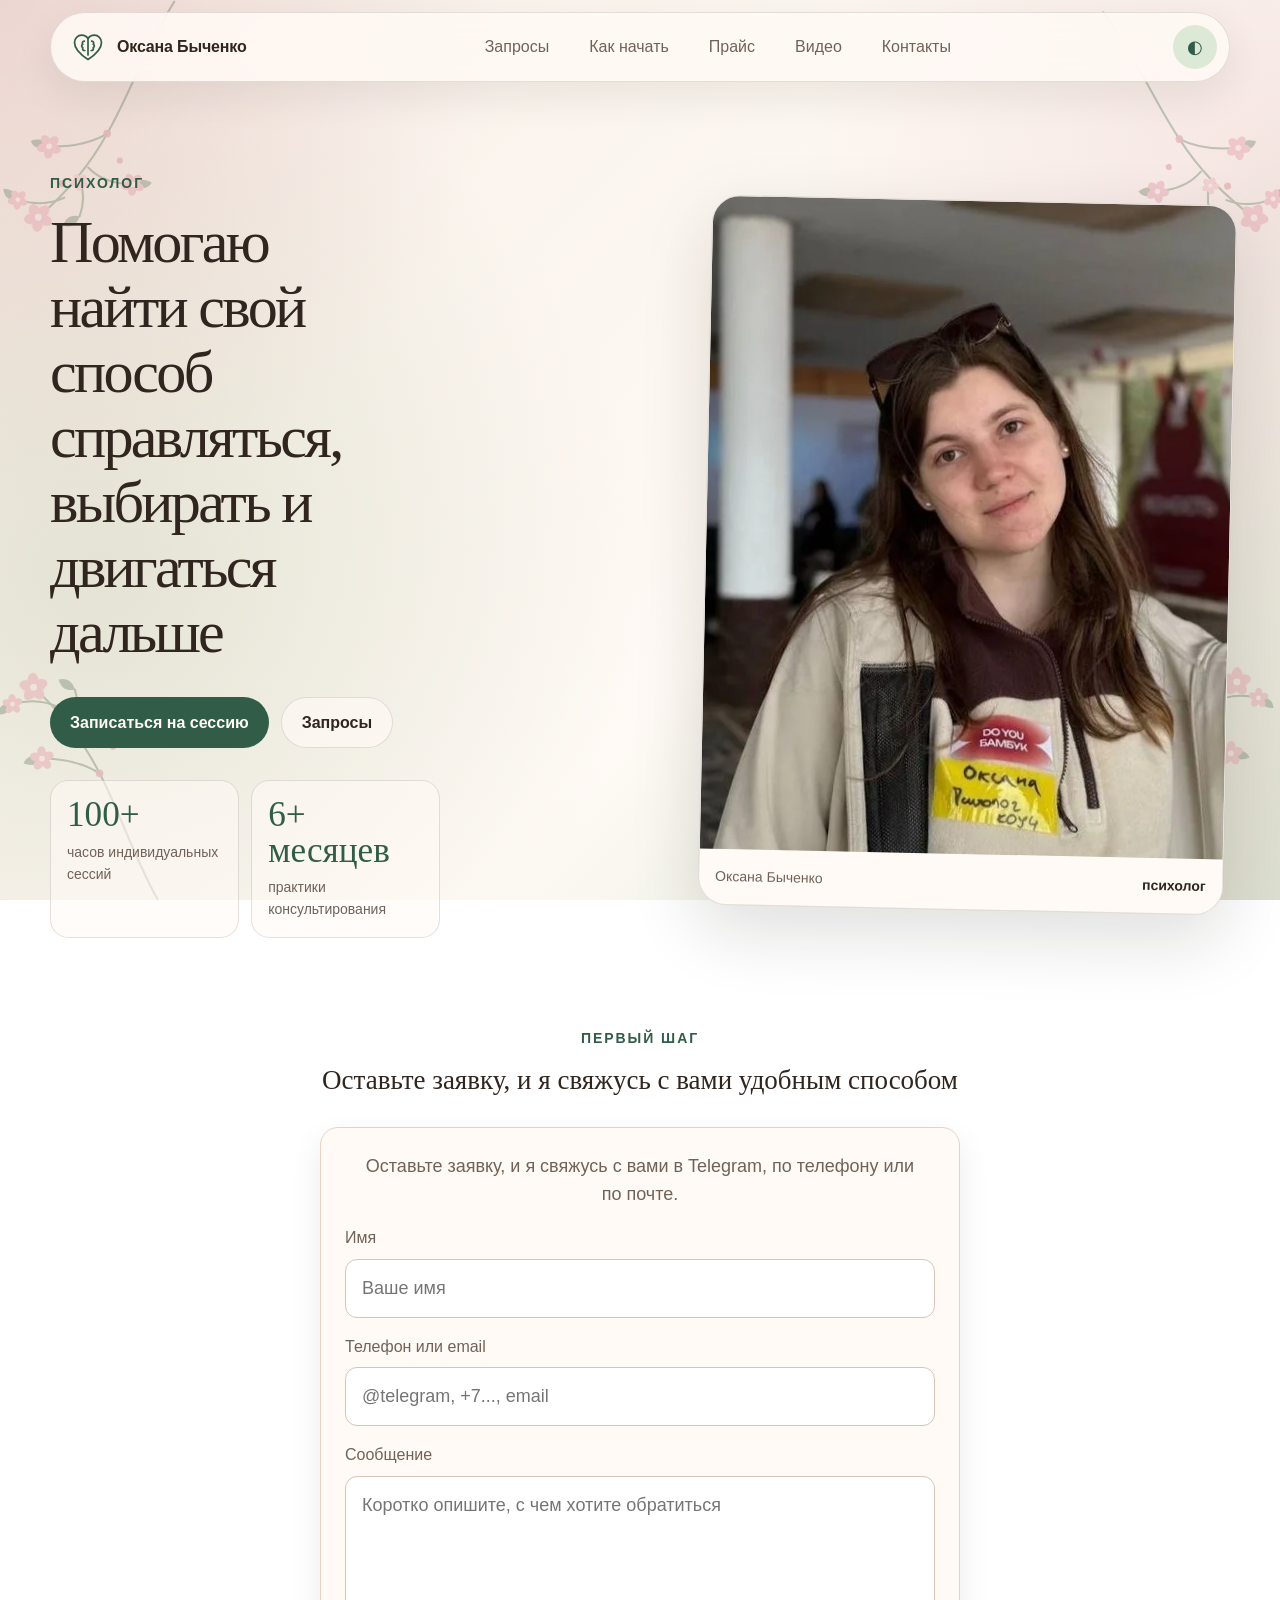
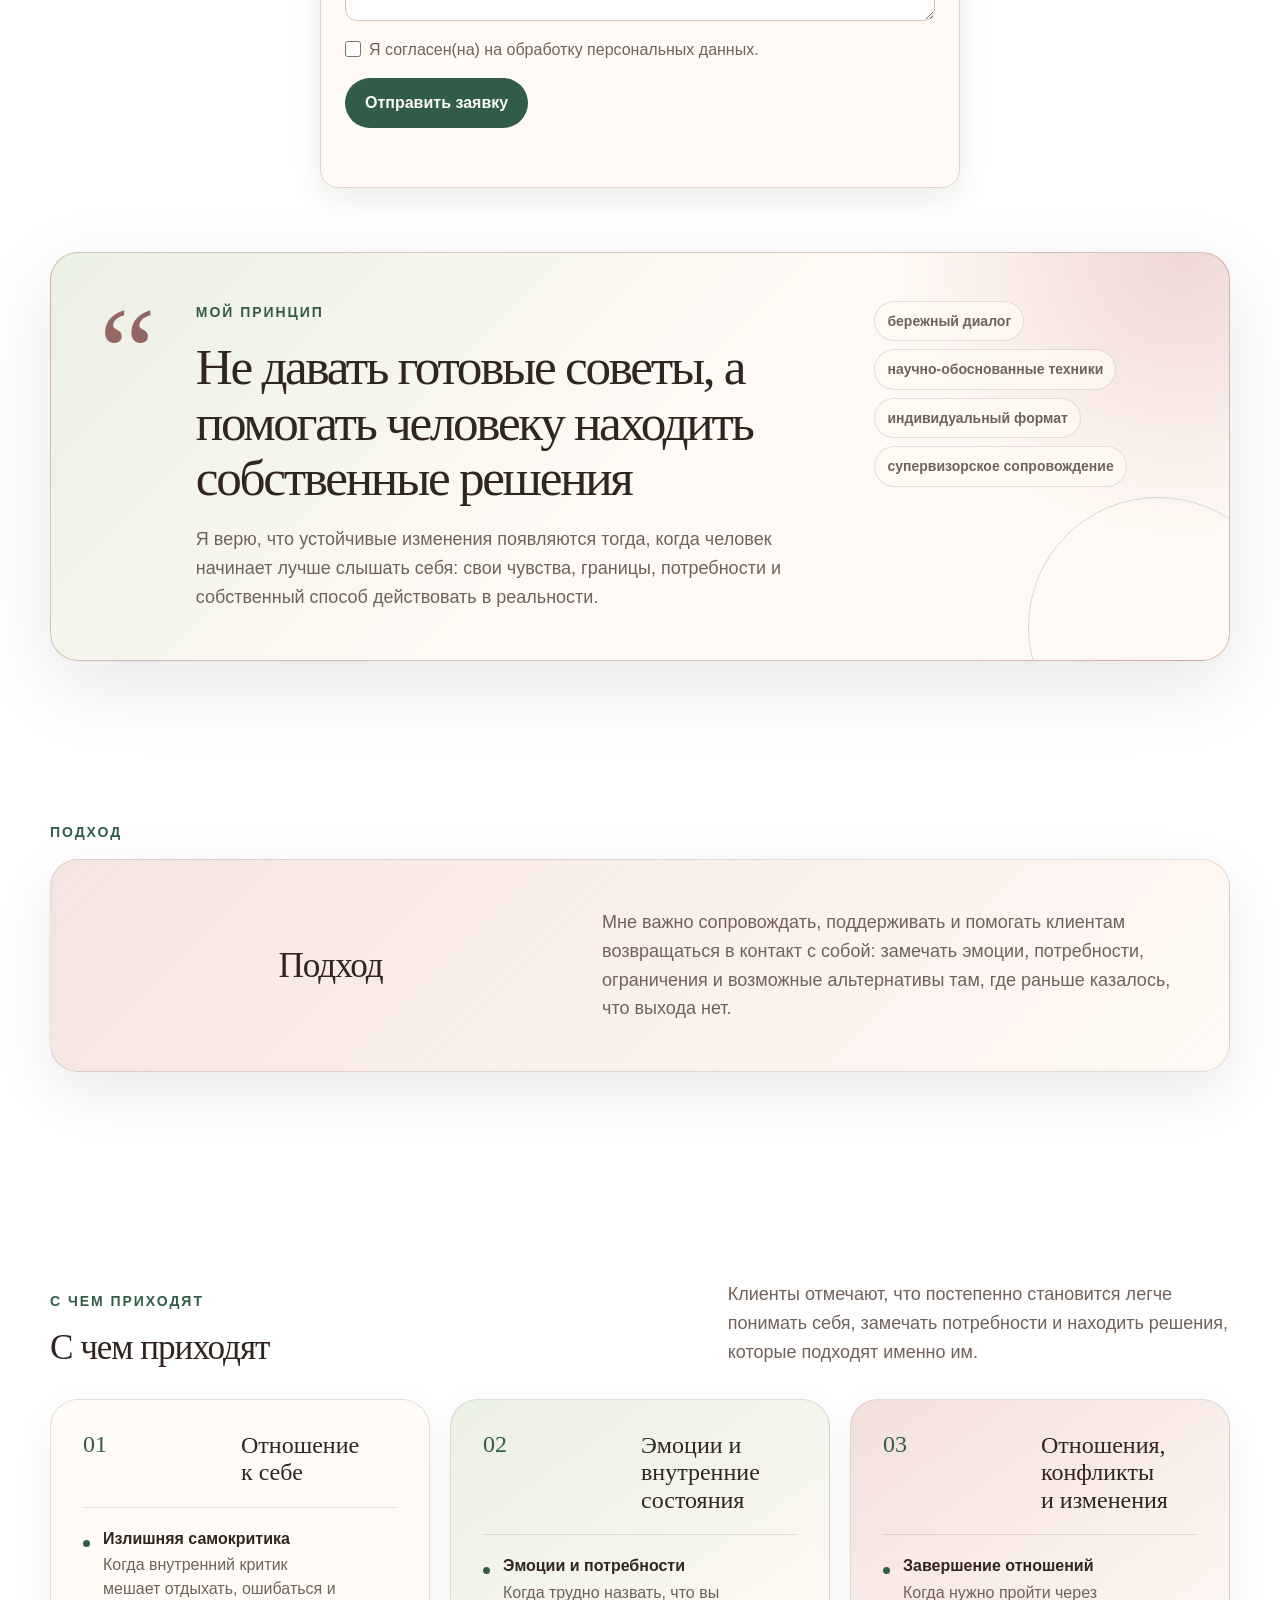
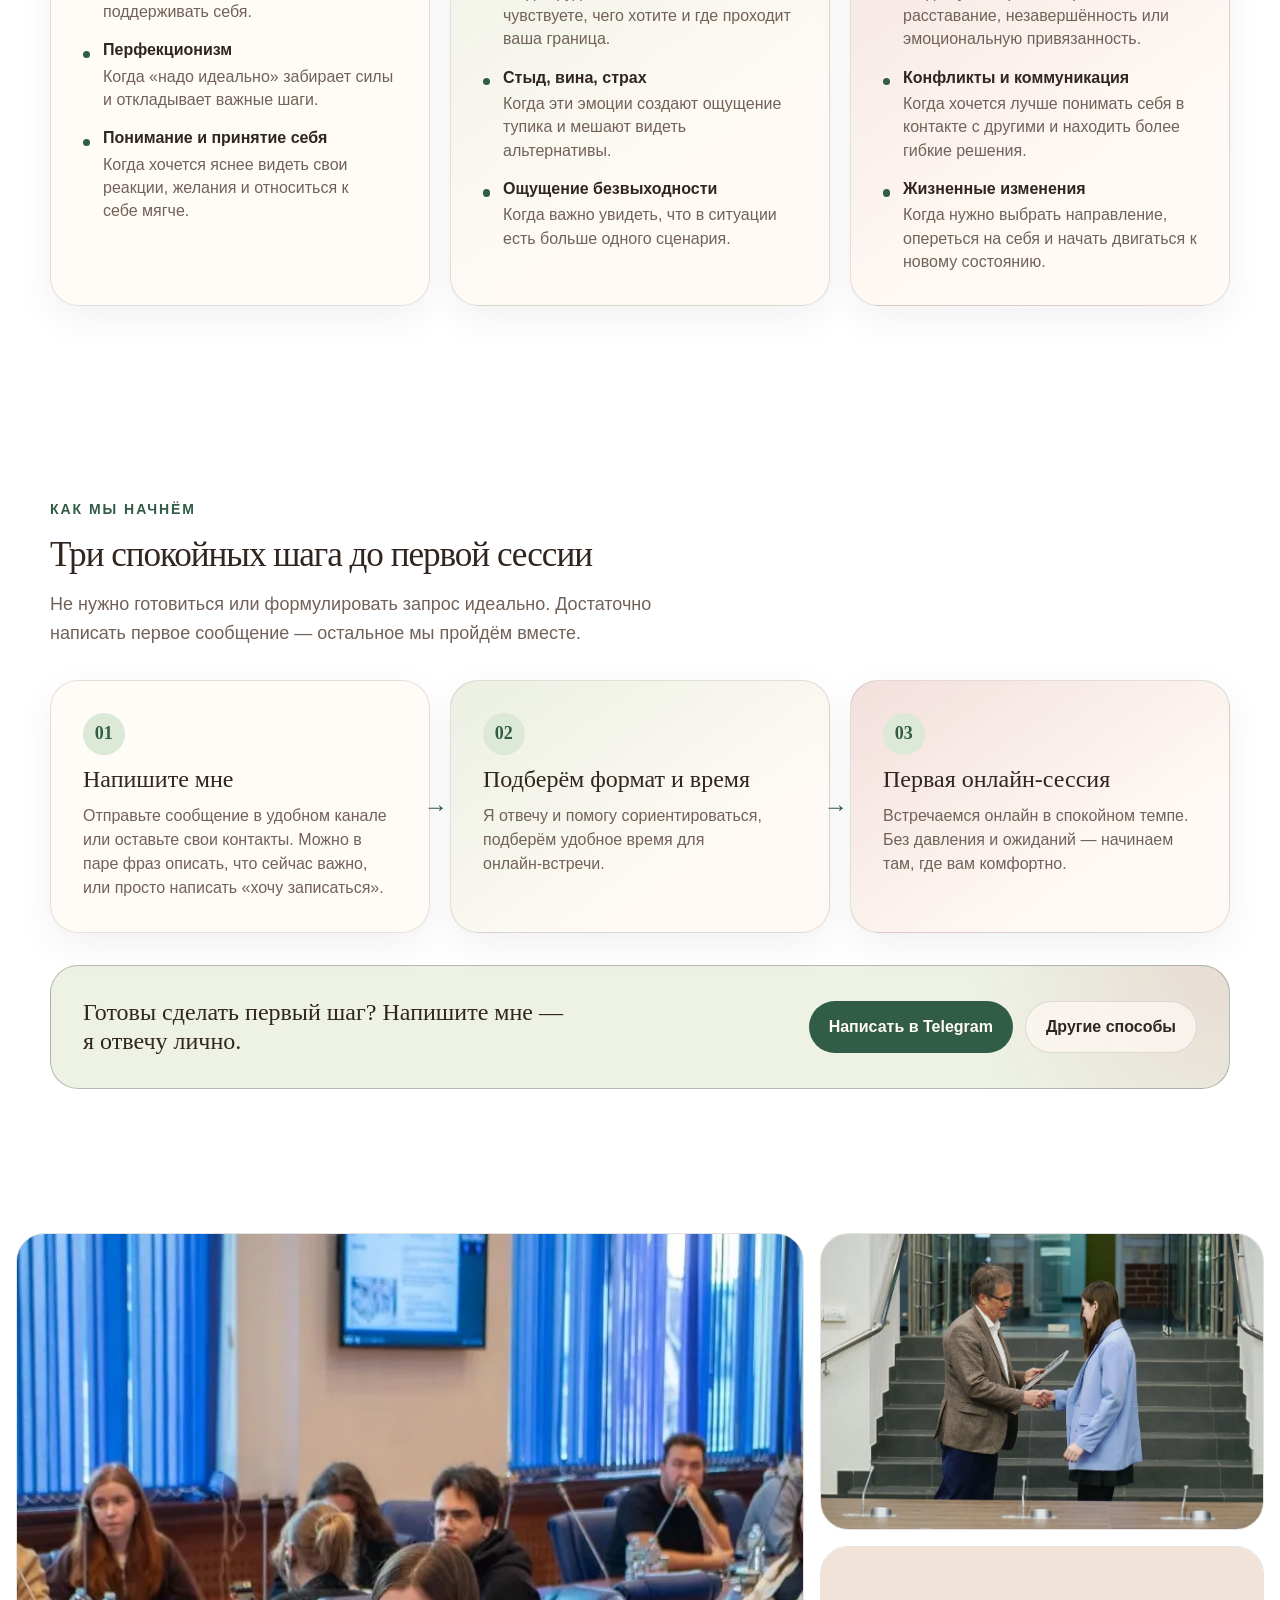
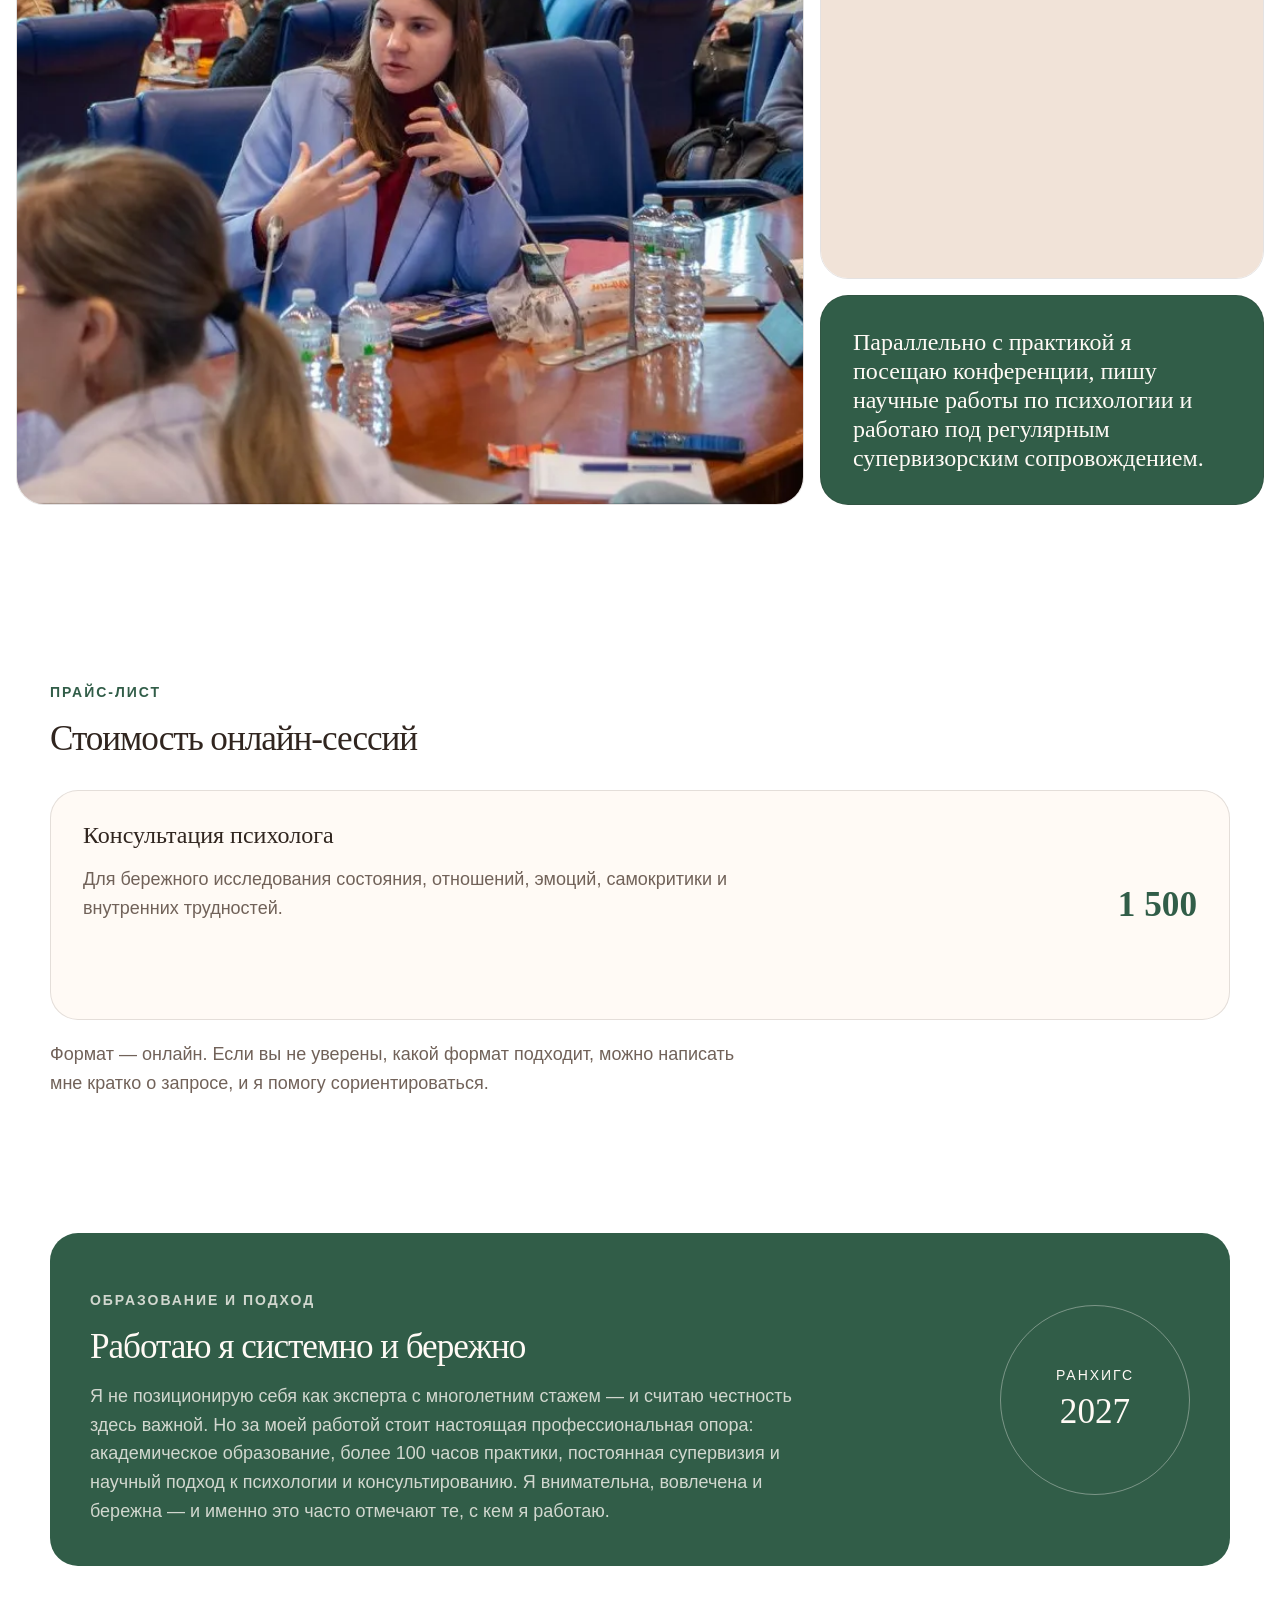
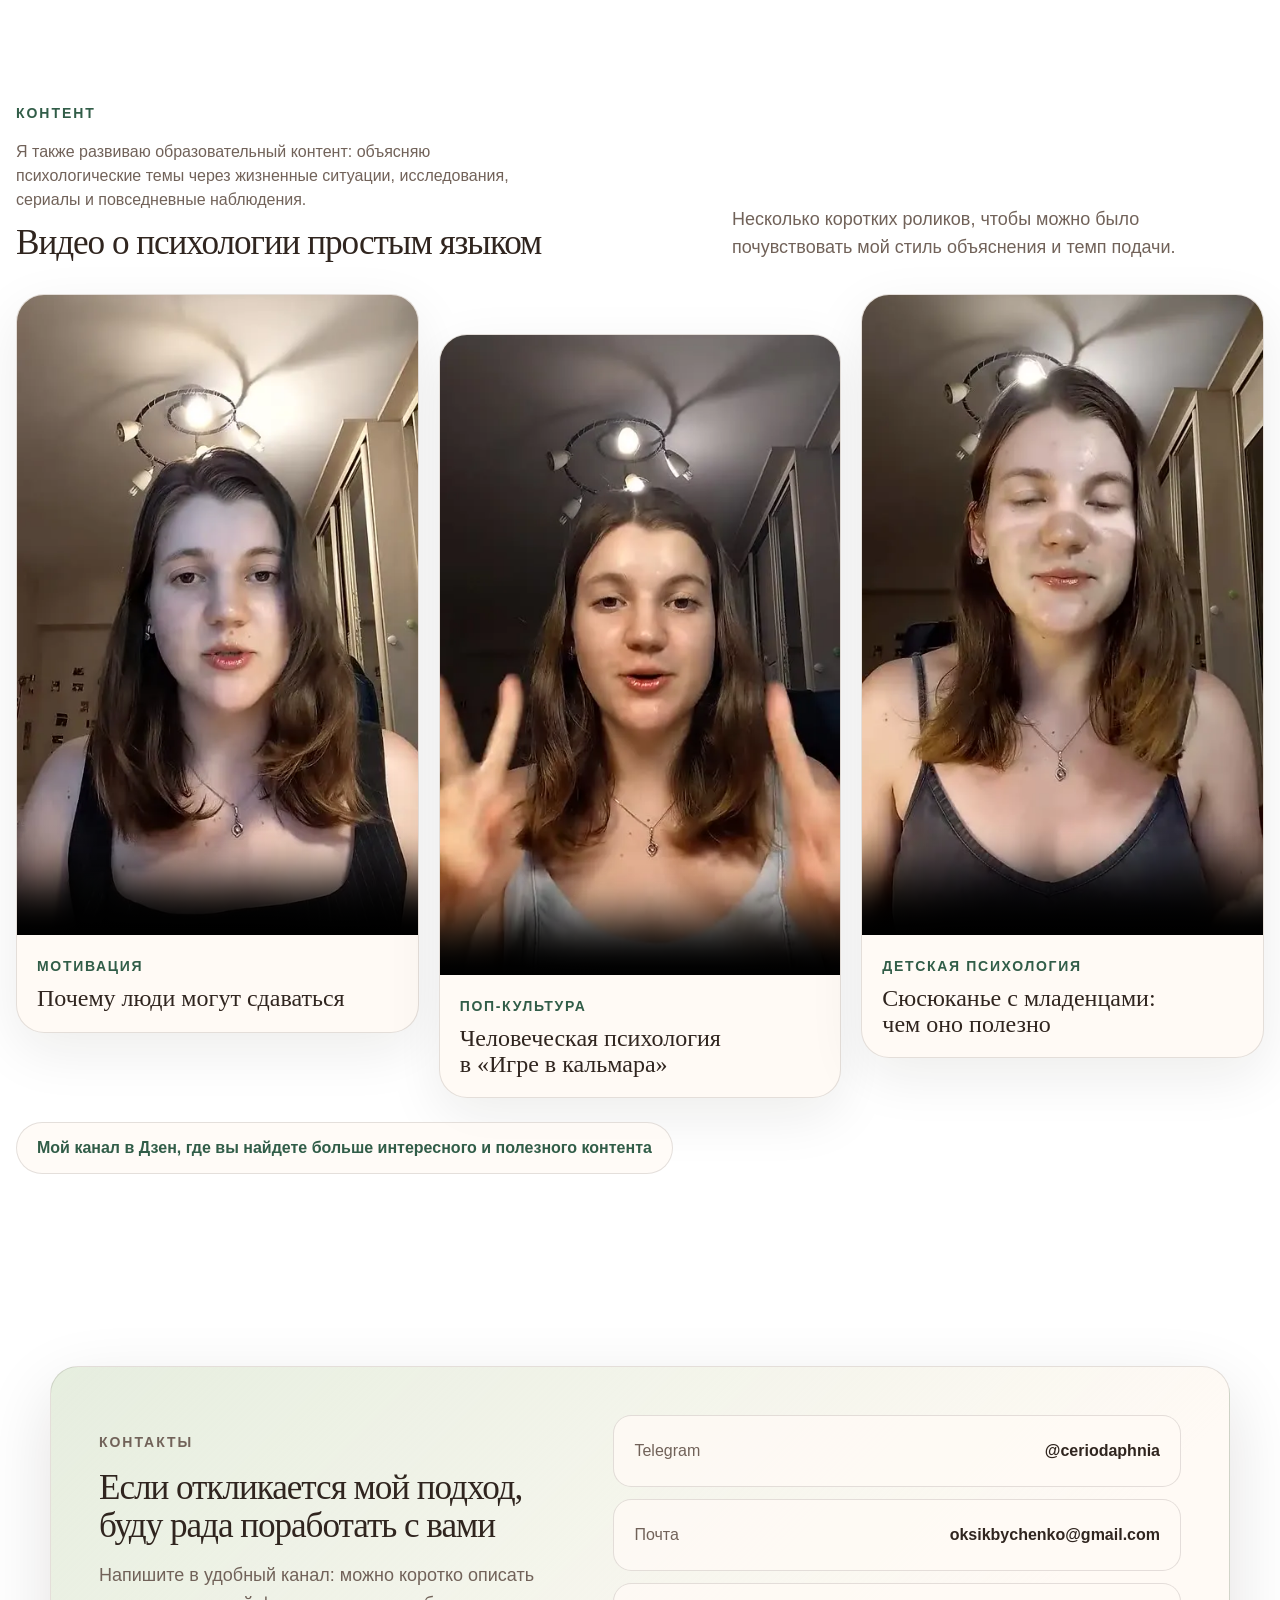
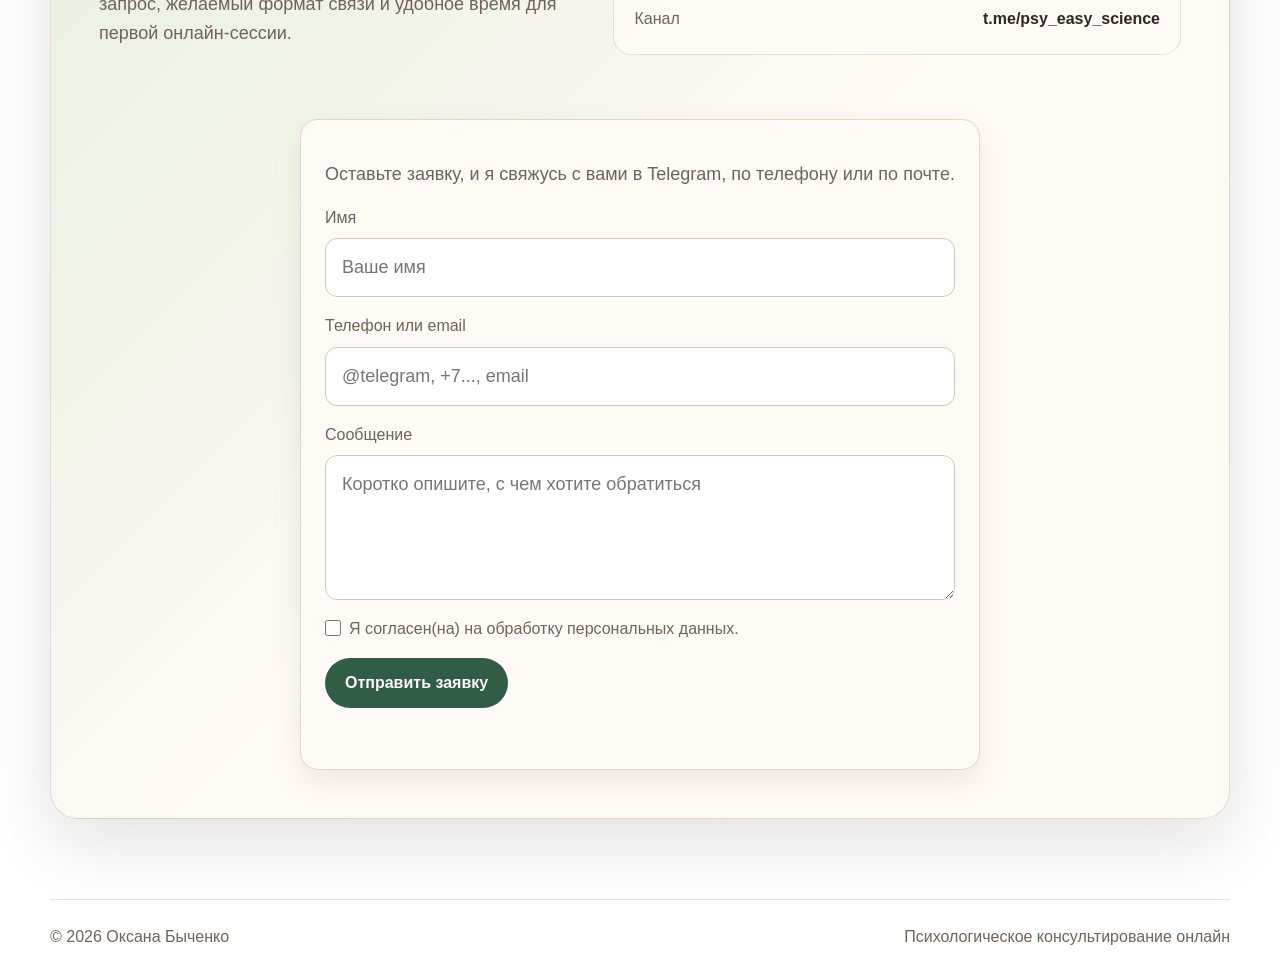
==== commit 3983cfe2: "Update index.html" ====
--- a/index.html
+++ b/index.html
@@ -242,7 +242,7 @@
 <li class="start-step">
 <span class="start-step__index">01</span>
 <h3>Напишите мне</h3>
-<p>Отправьте короткое сообщение в удобном канале. Можно в паре фраз описать, что сейчас важно, или просто написать «хочу записаться».</p>
+<p>Отправьте сообщение в удобном канале или оставьте свои контакты. Можно в паре фраз описать, что сейчас важно, или просто написать «хочу записаться».</p>
 </li>
 <li class="start-step">
 <span class="start-step__index">02</span>
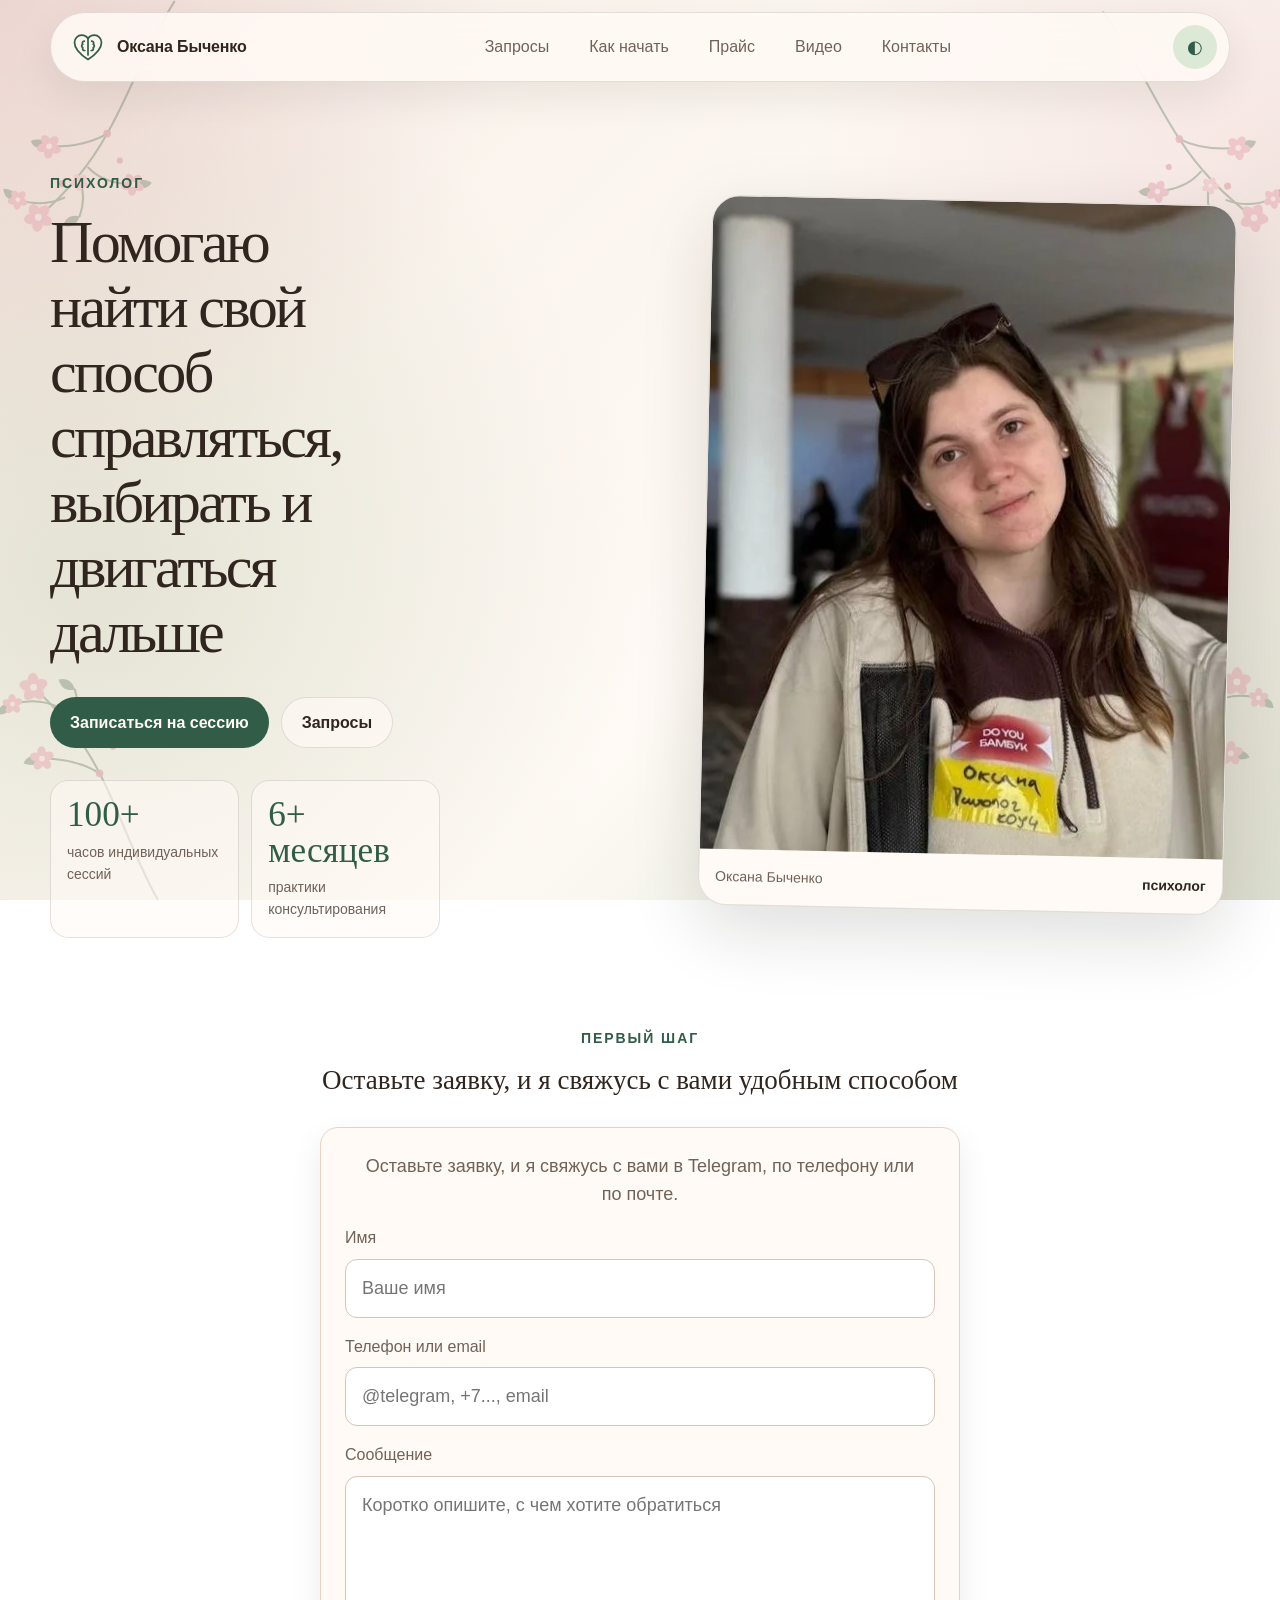
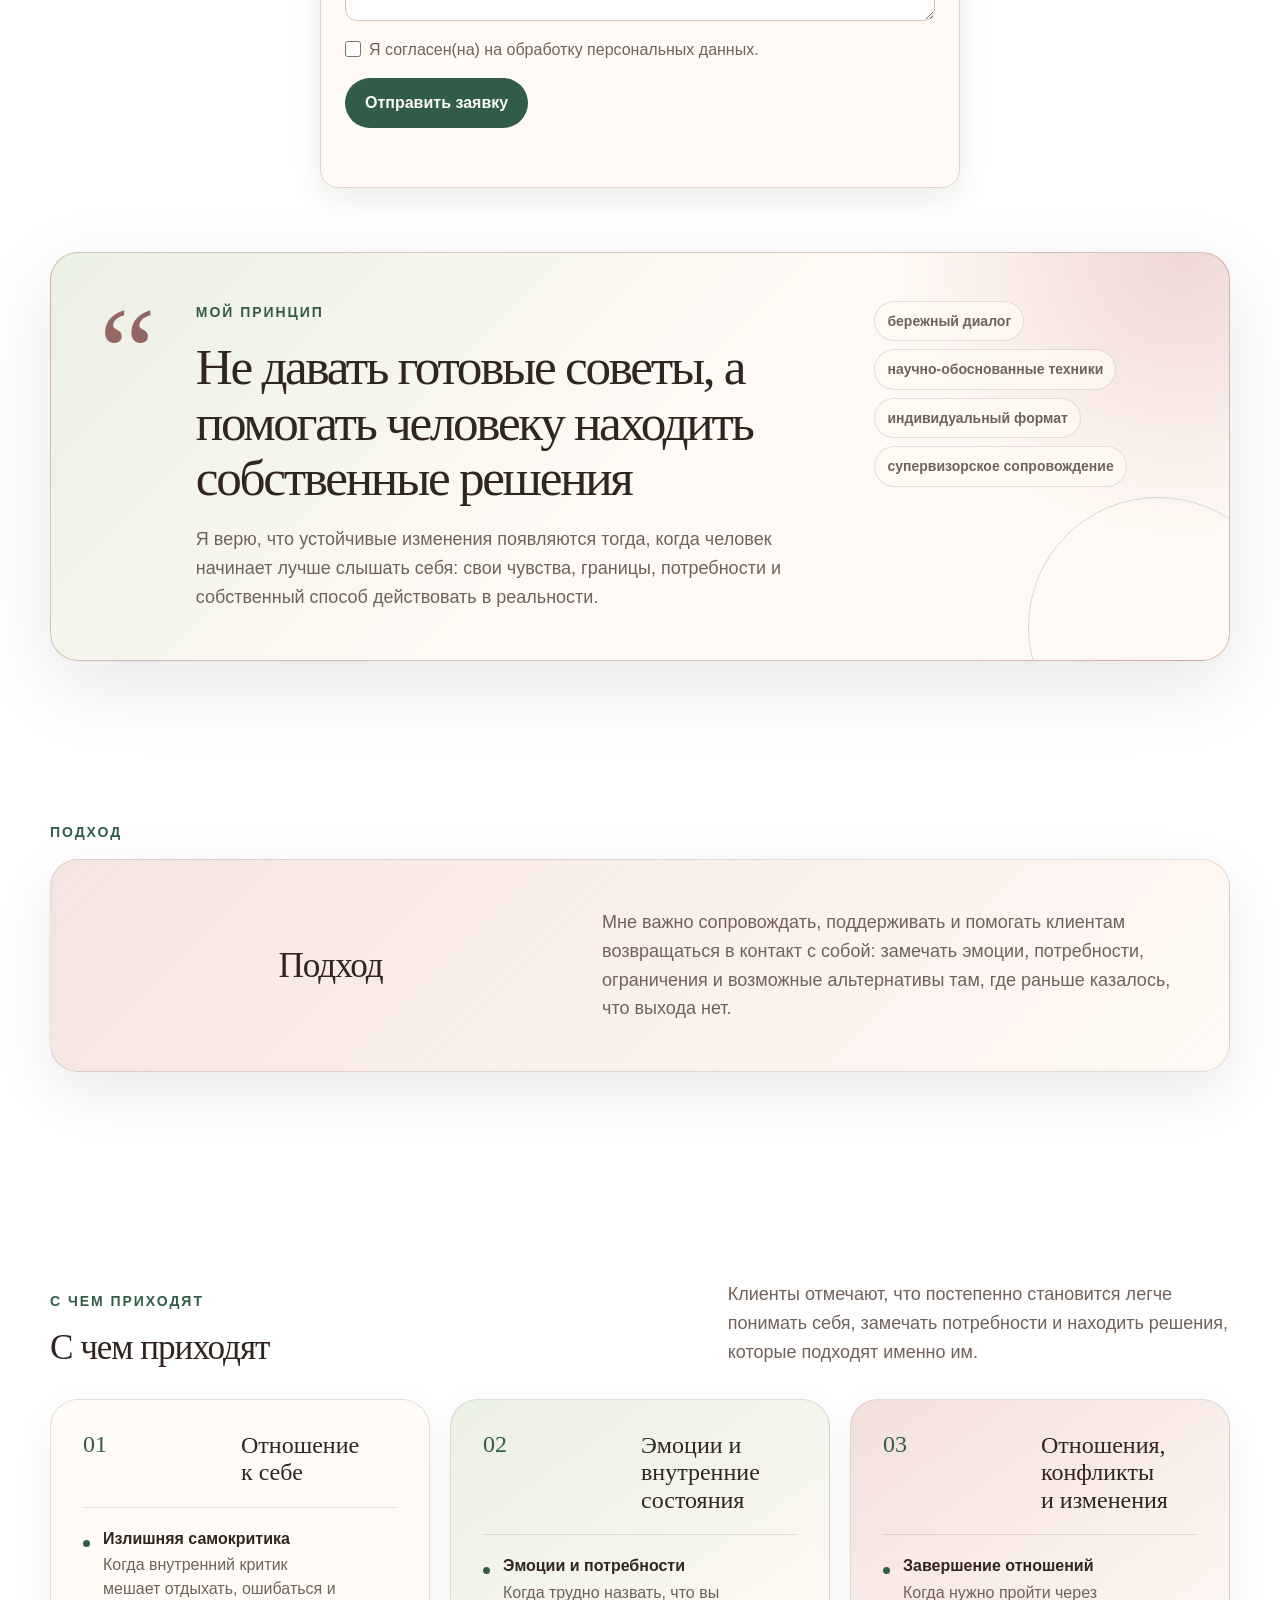
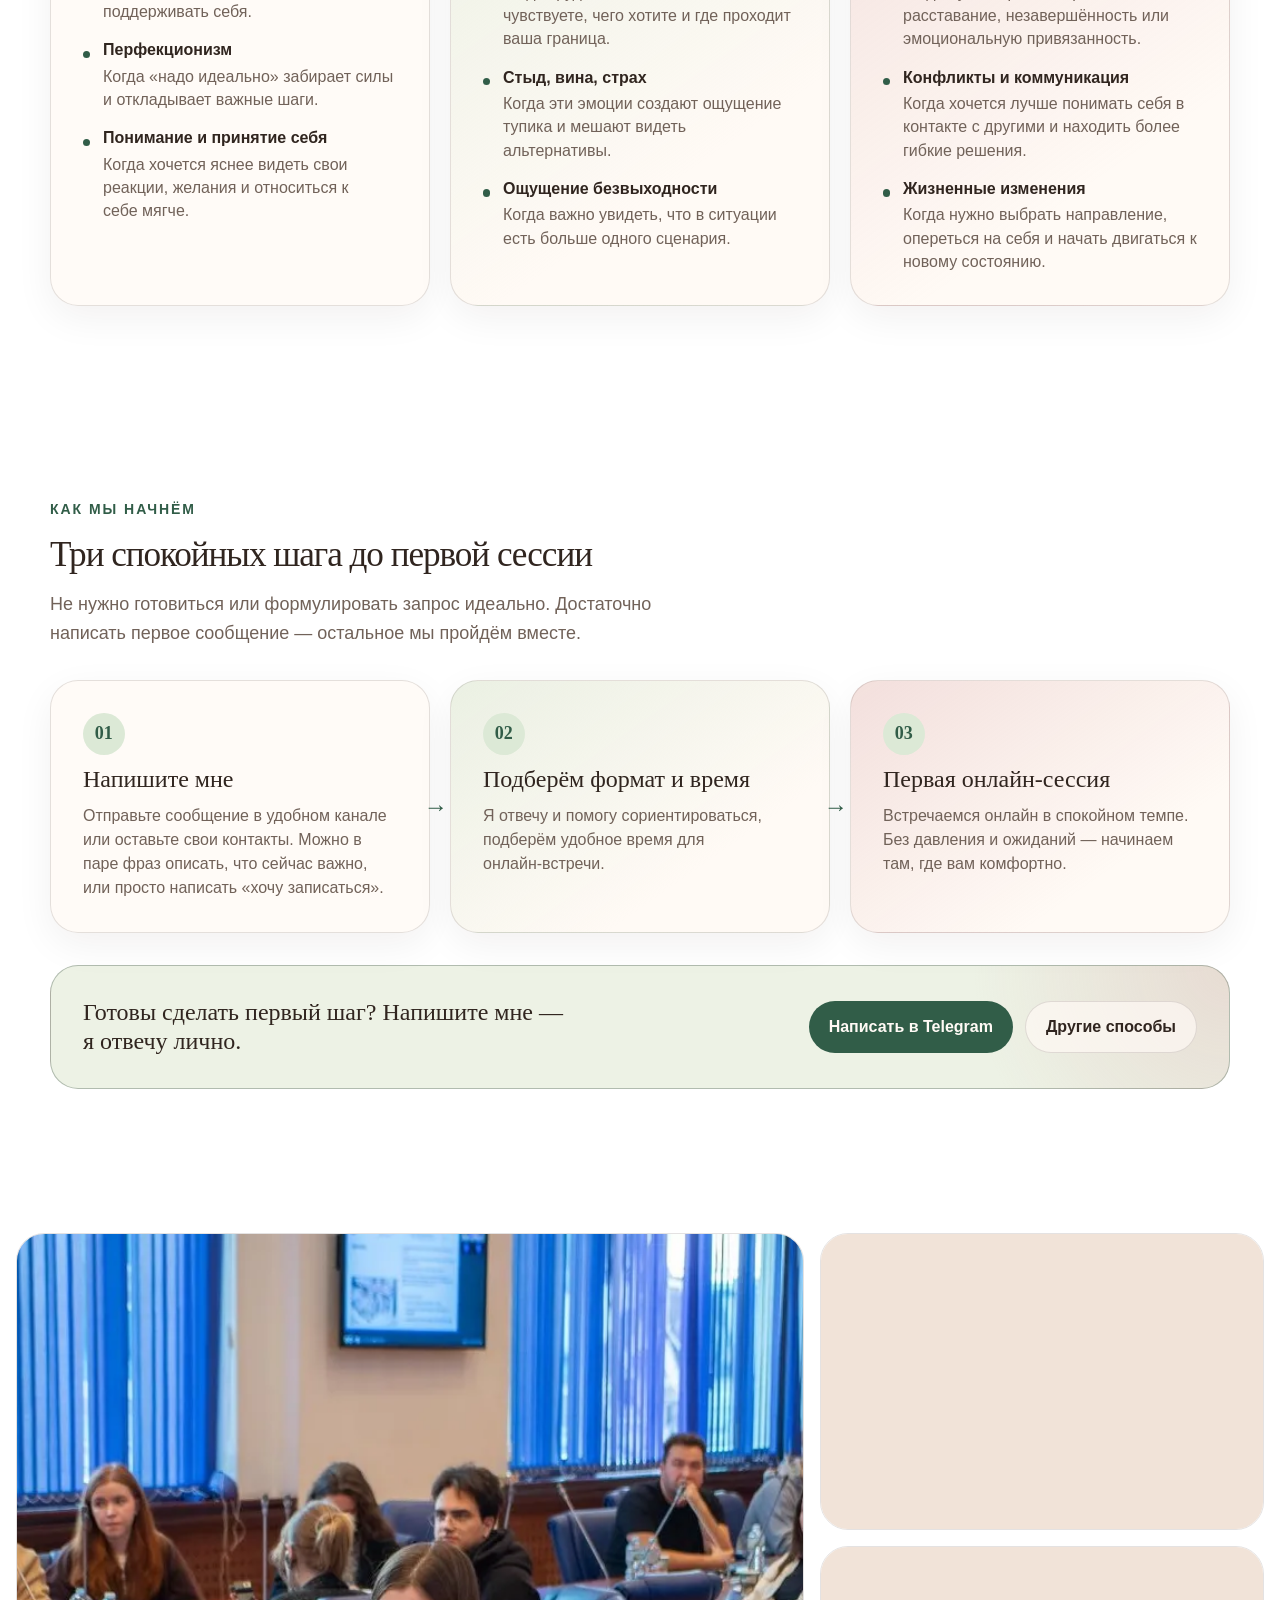
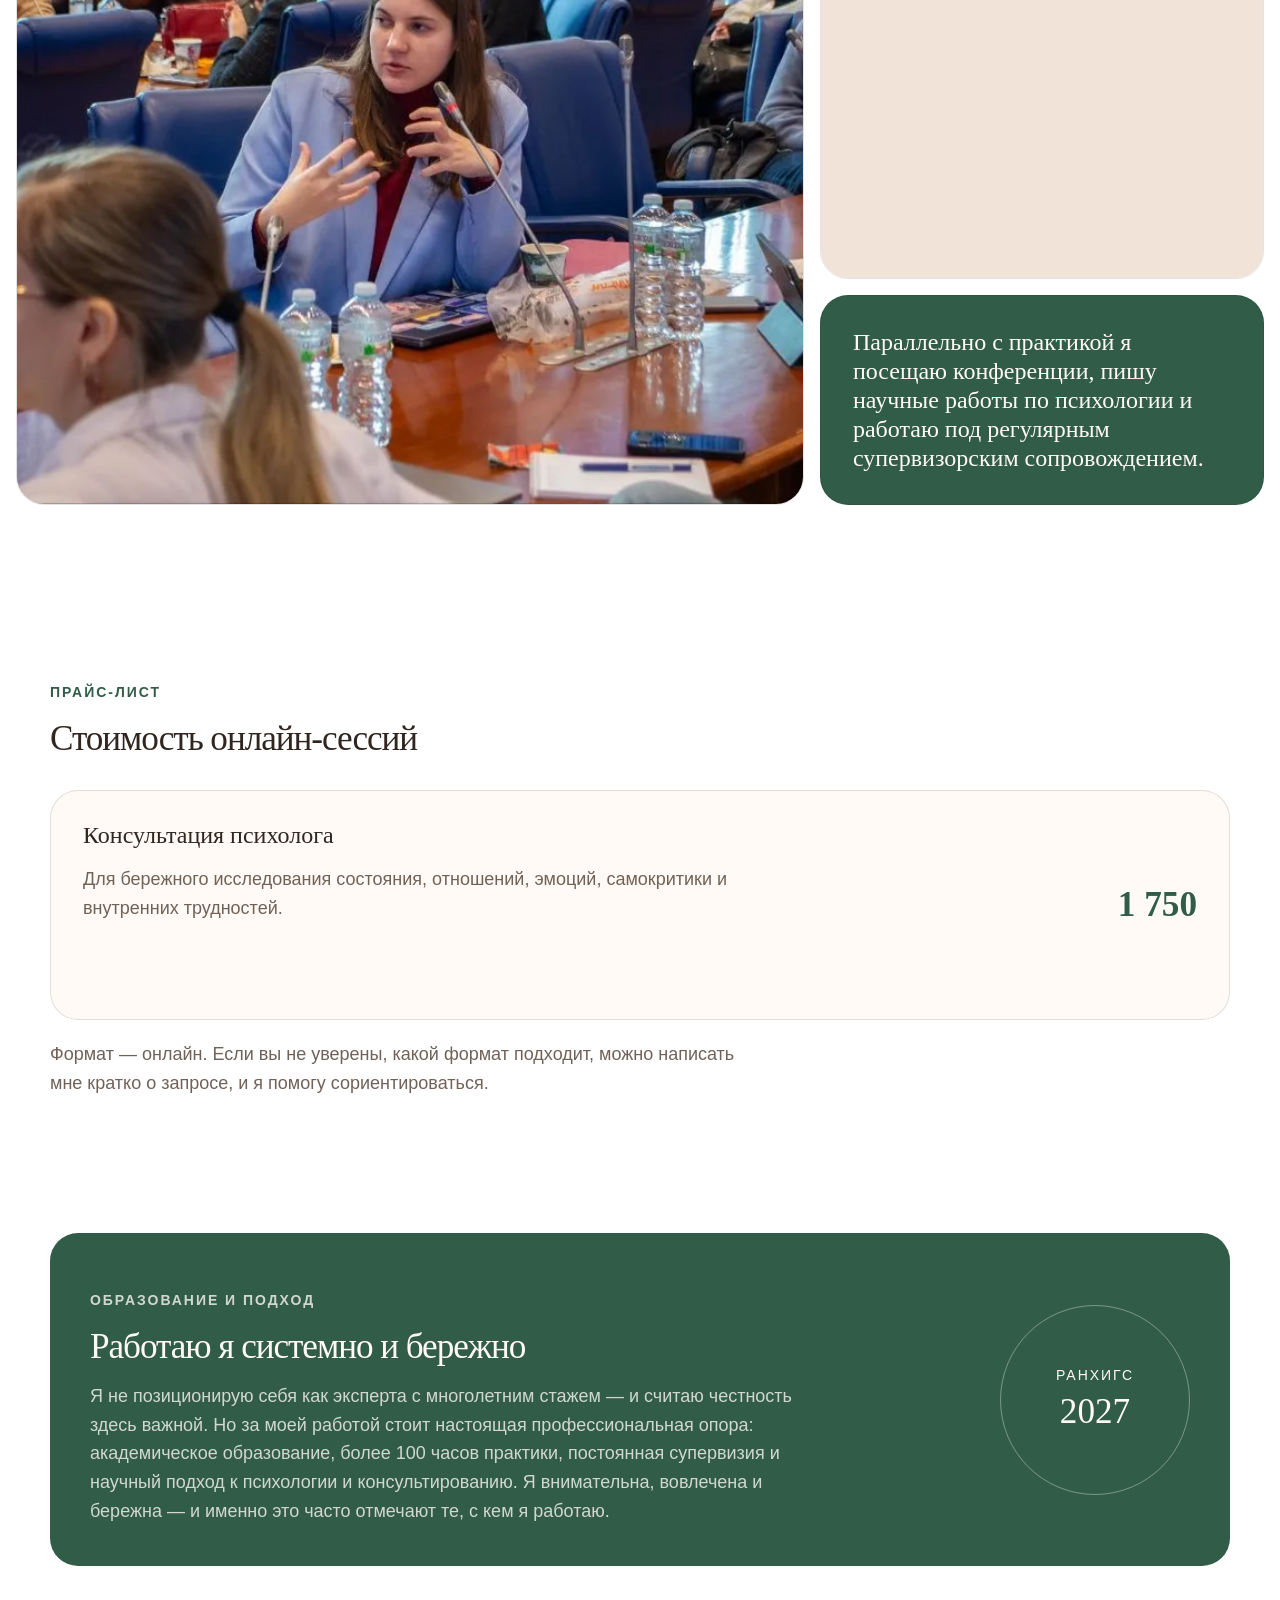
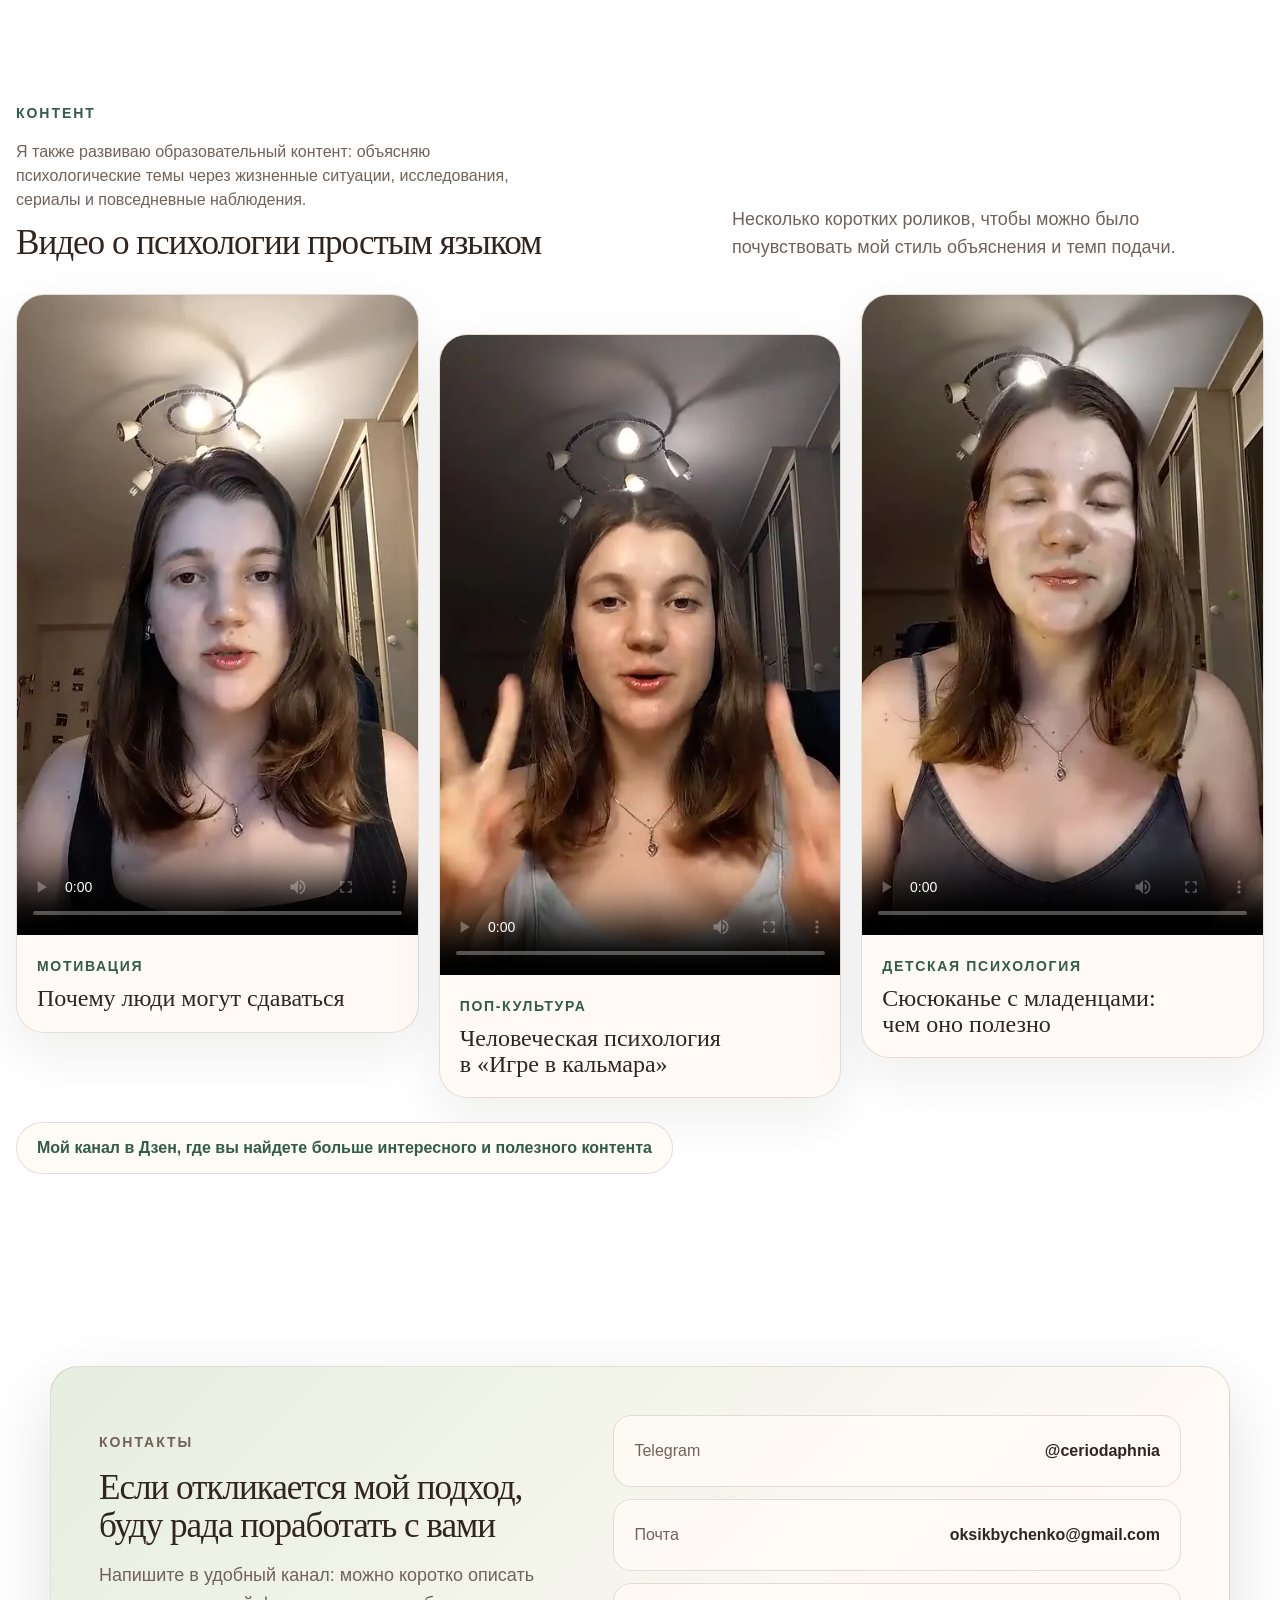
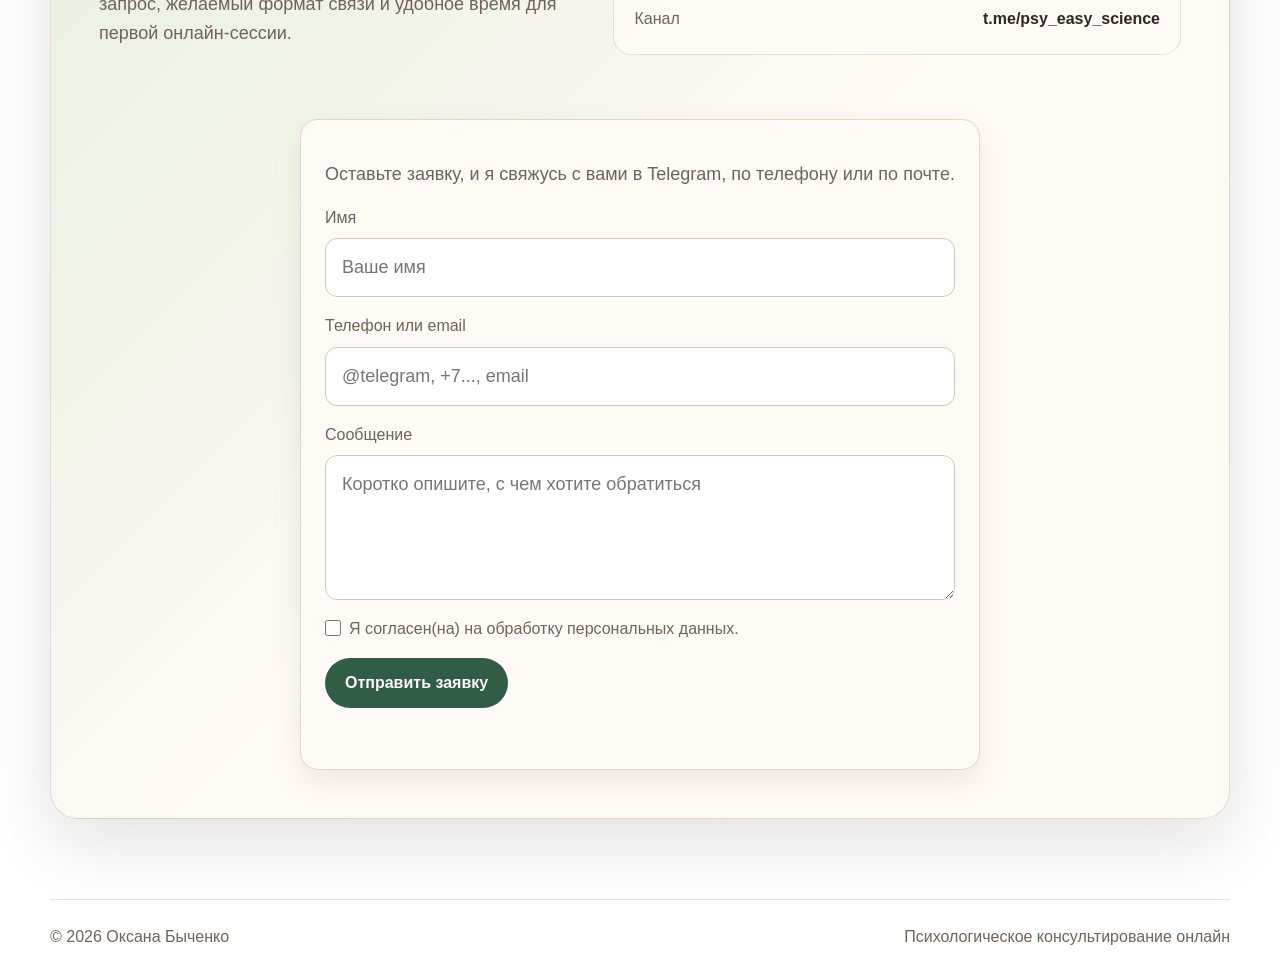
==== commit 1e0804e6: "Update index.html" ====
--- a/index.html
+++ b/index.html
@@ -300,7 +300,7 @@
 <h3>Консультация психолога</h3>
 <p>Для бережного исследования состояния, отношений, эмоций, самокритики и внутренних трудностей.</p>
 </div>
-<strong>1 500</strong>
+<strong>1 750</strong>
 </article>
 </div>
 <p class="price-note">
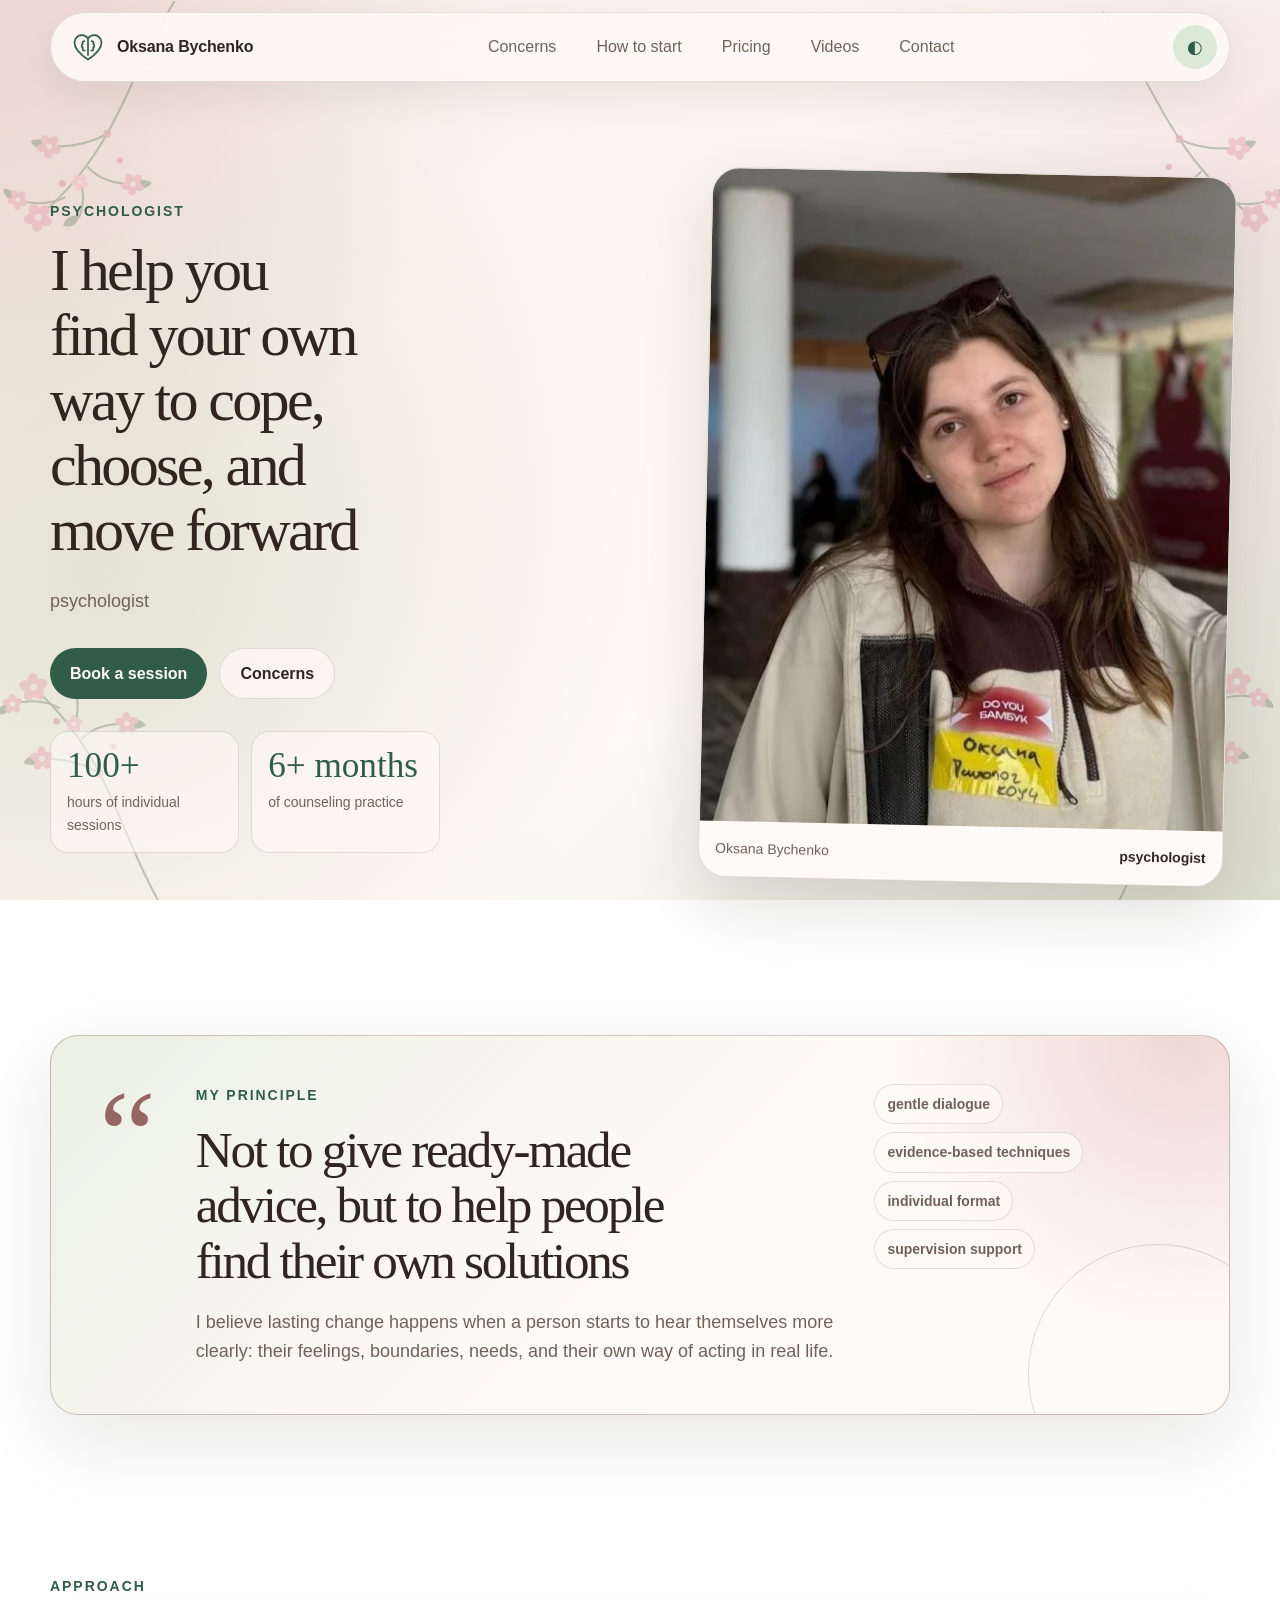
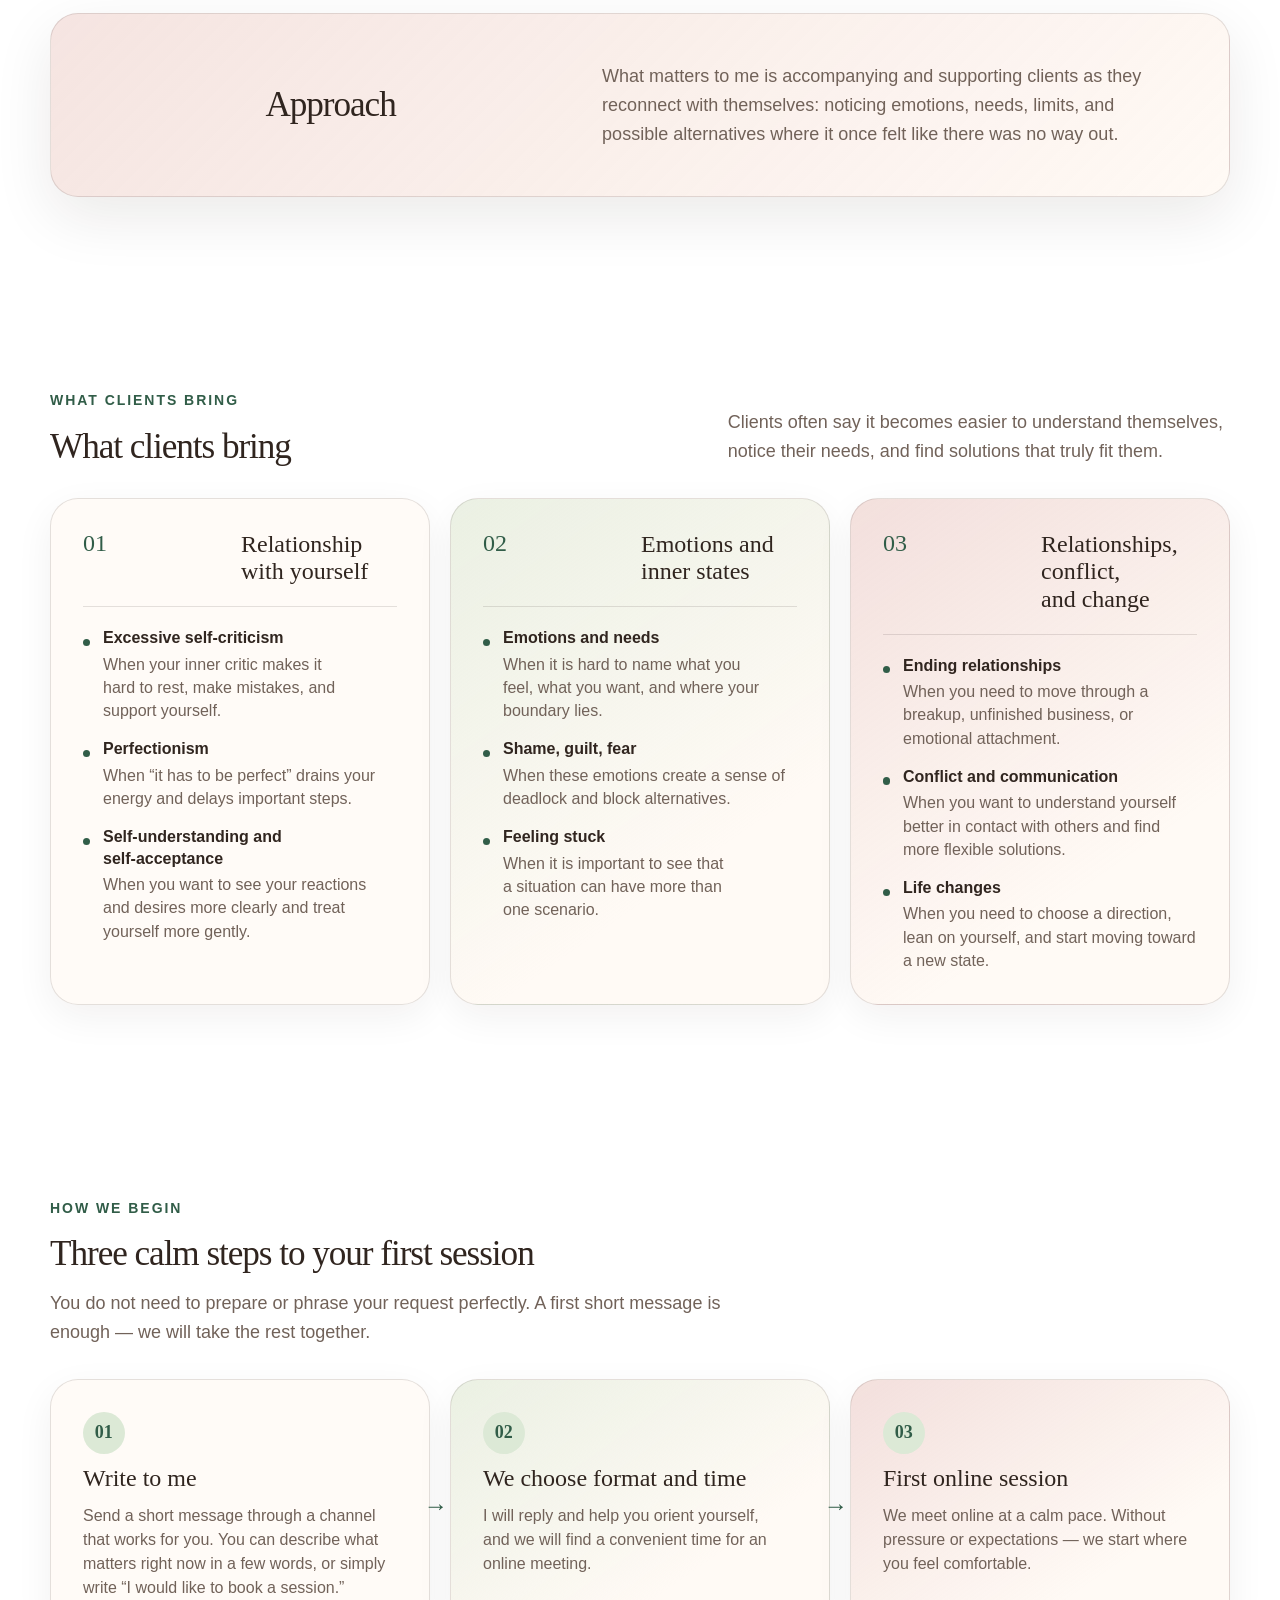
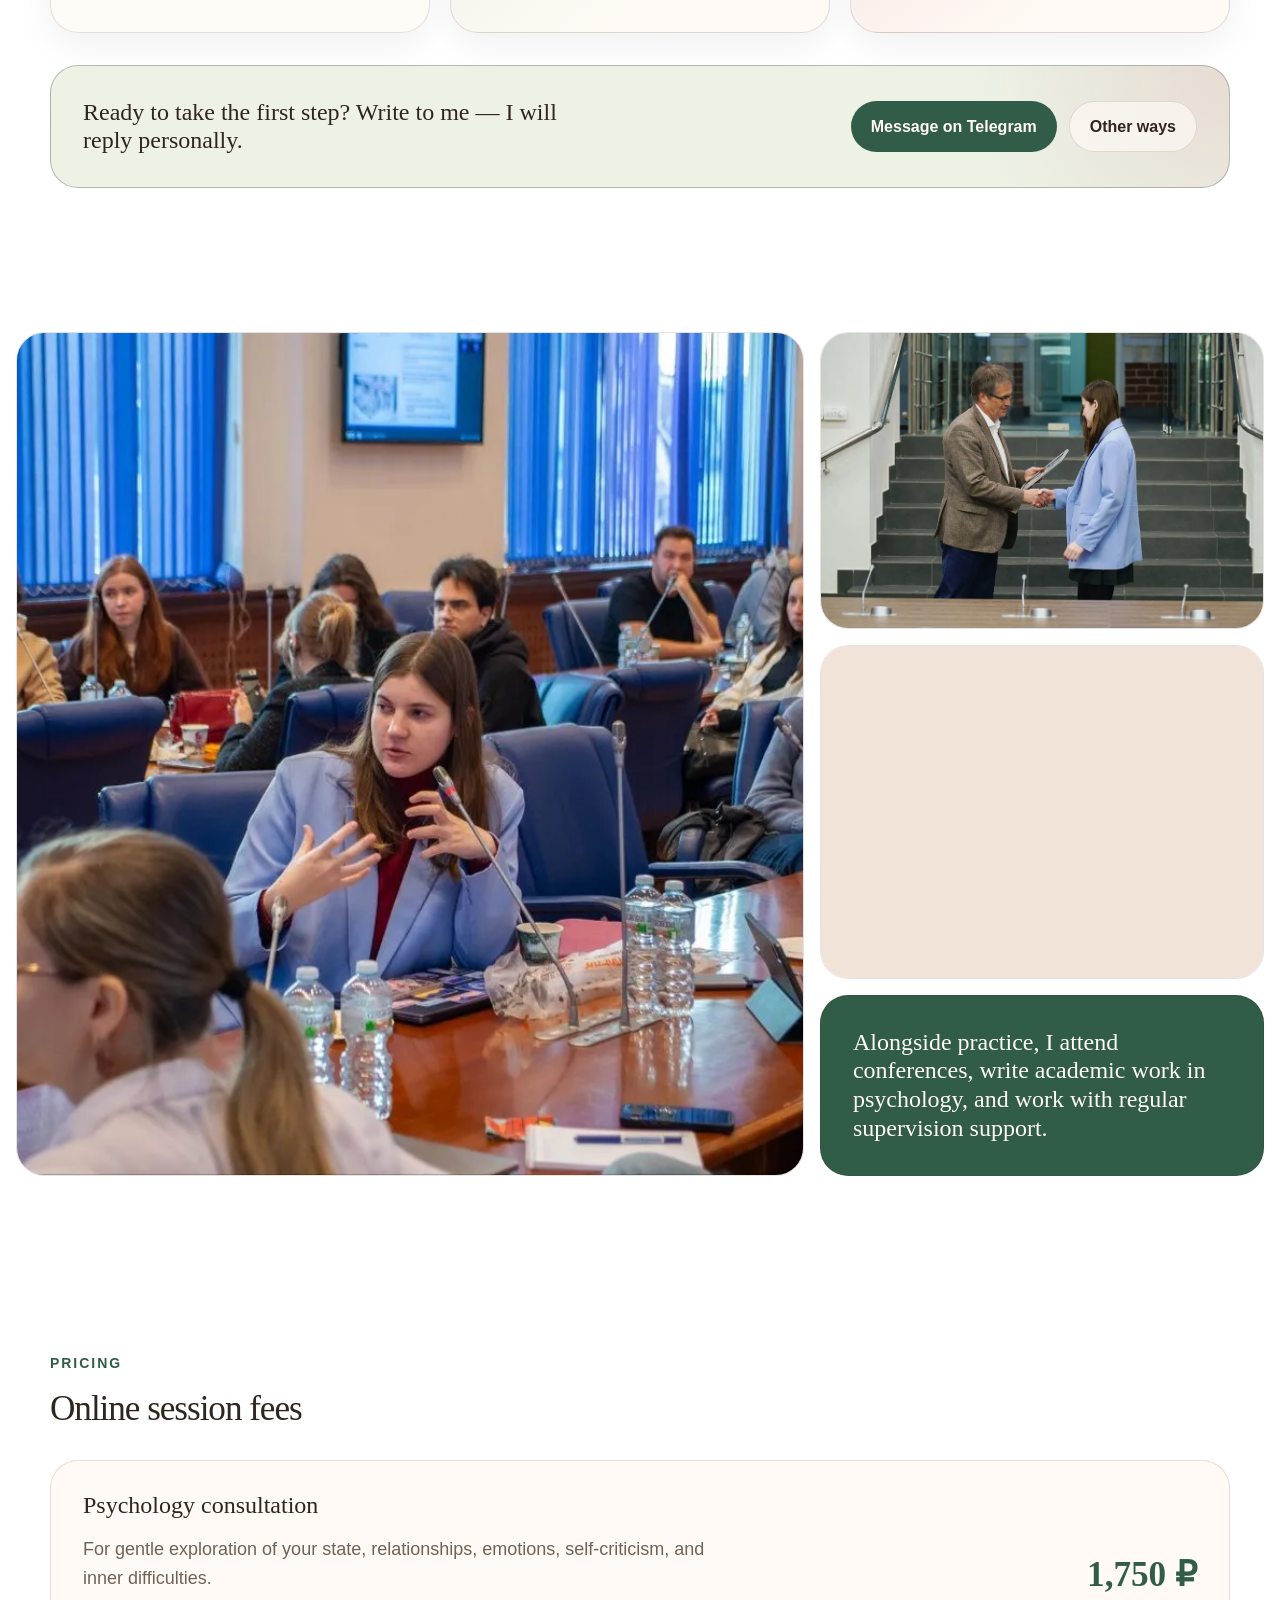
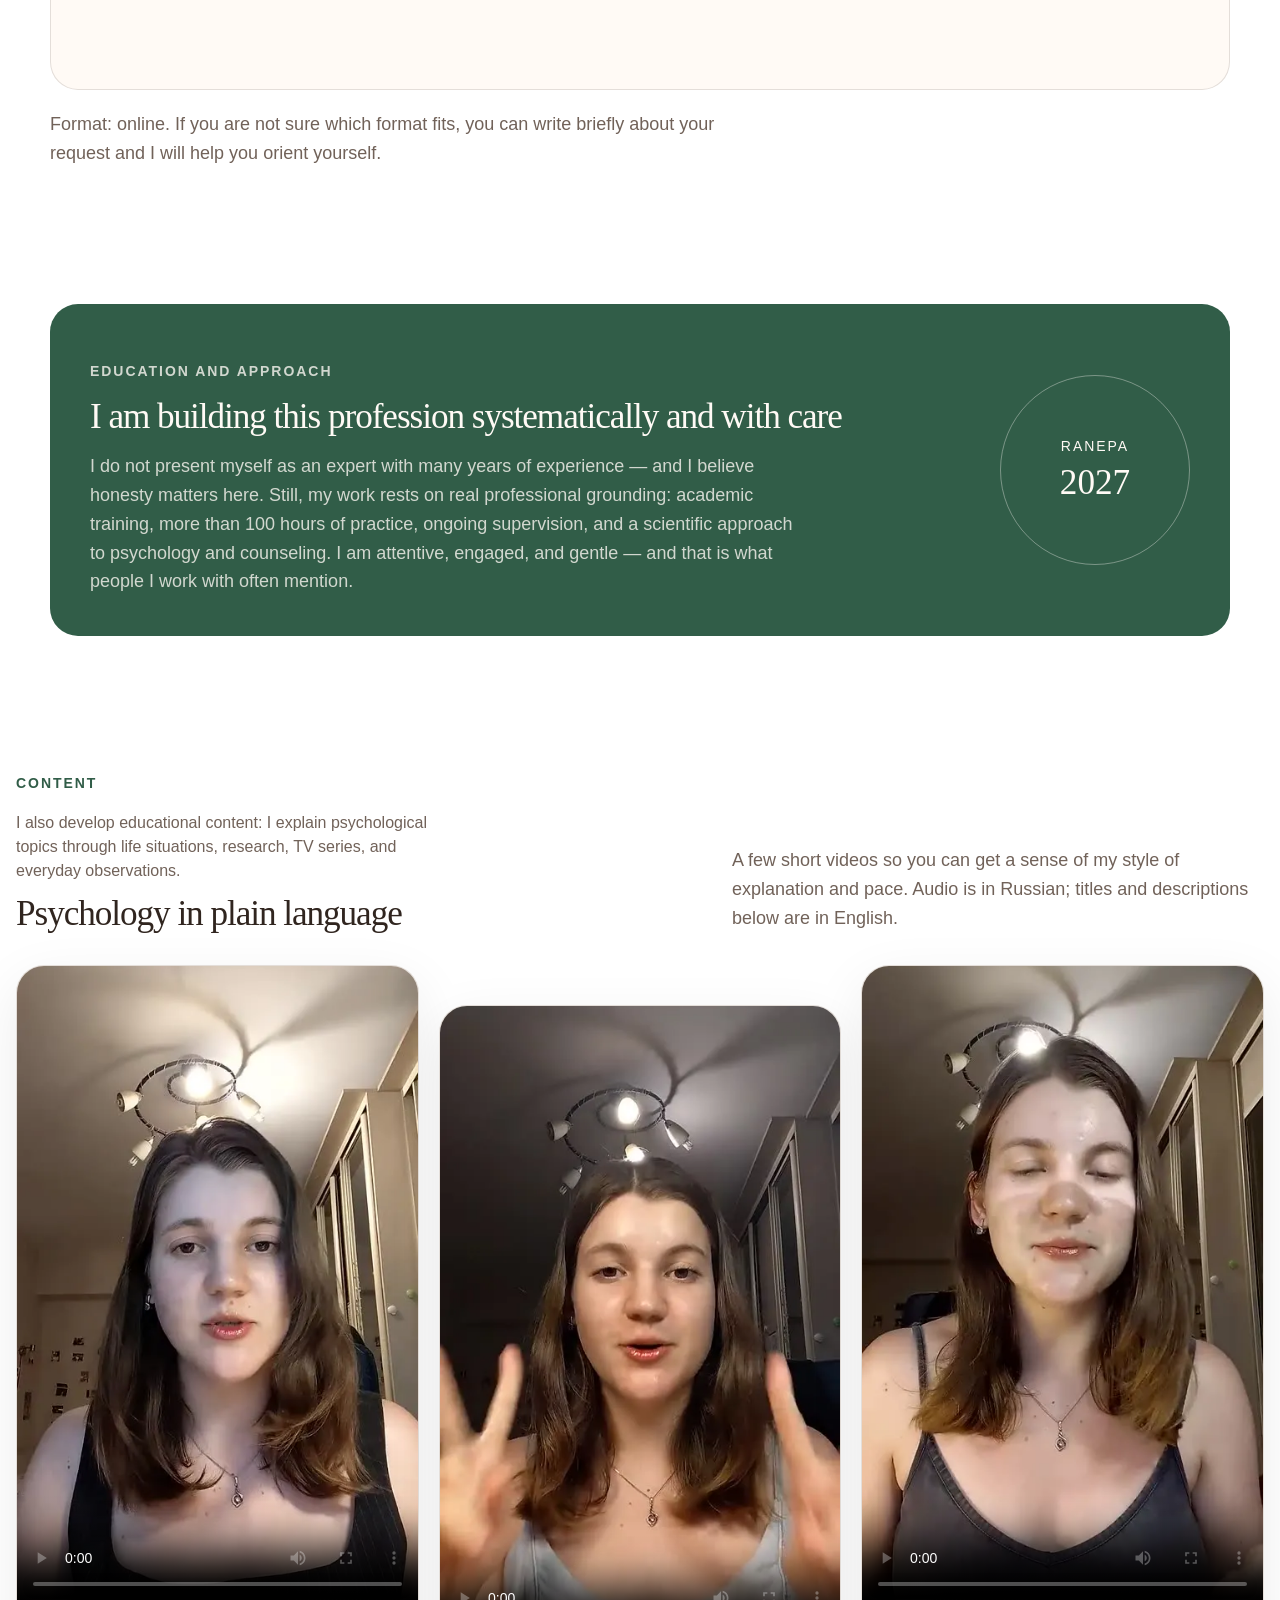
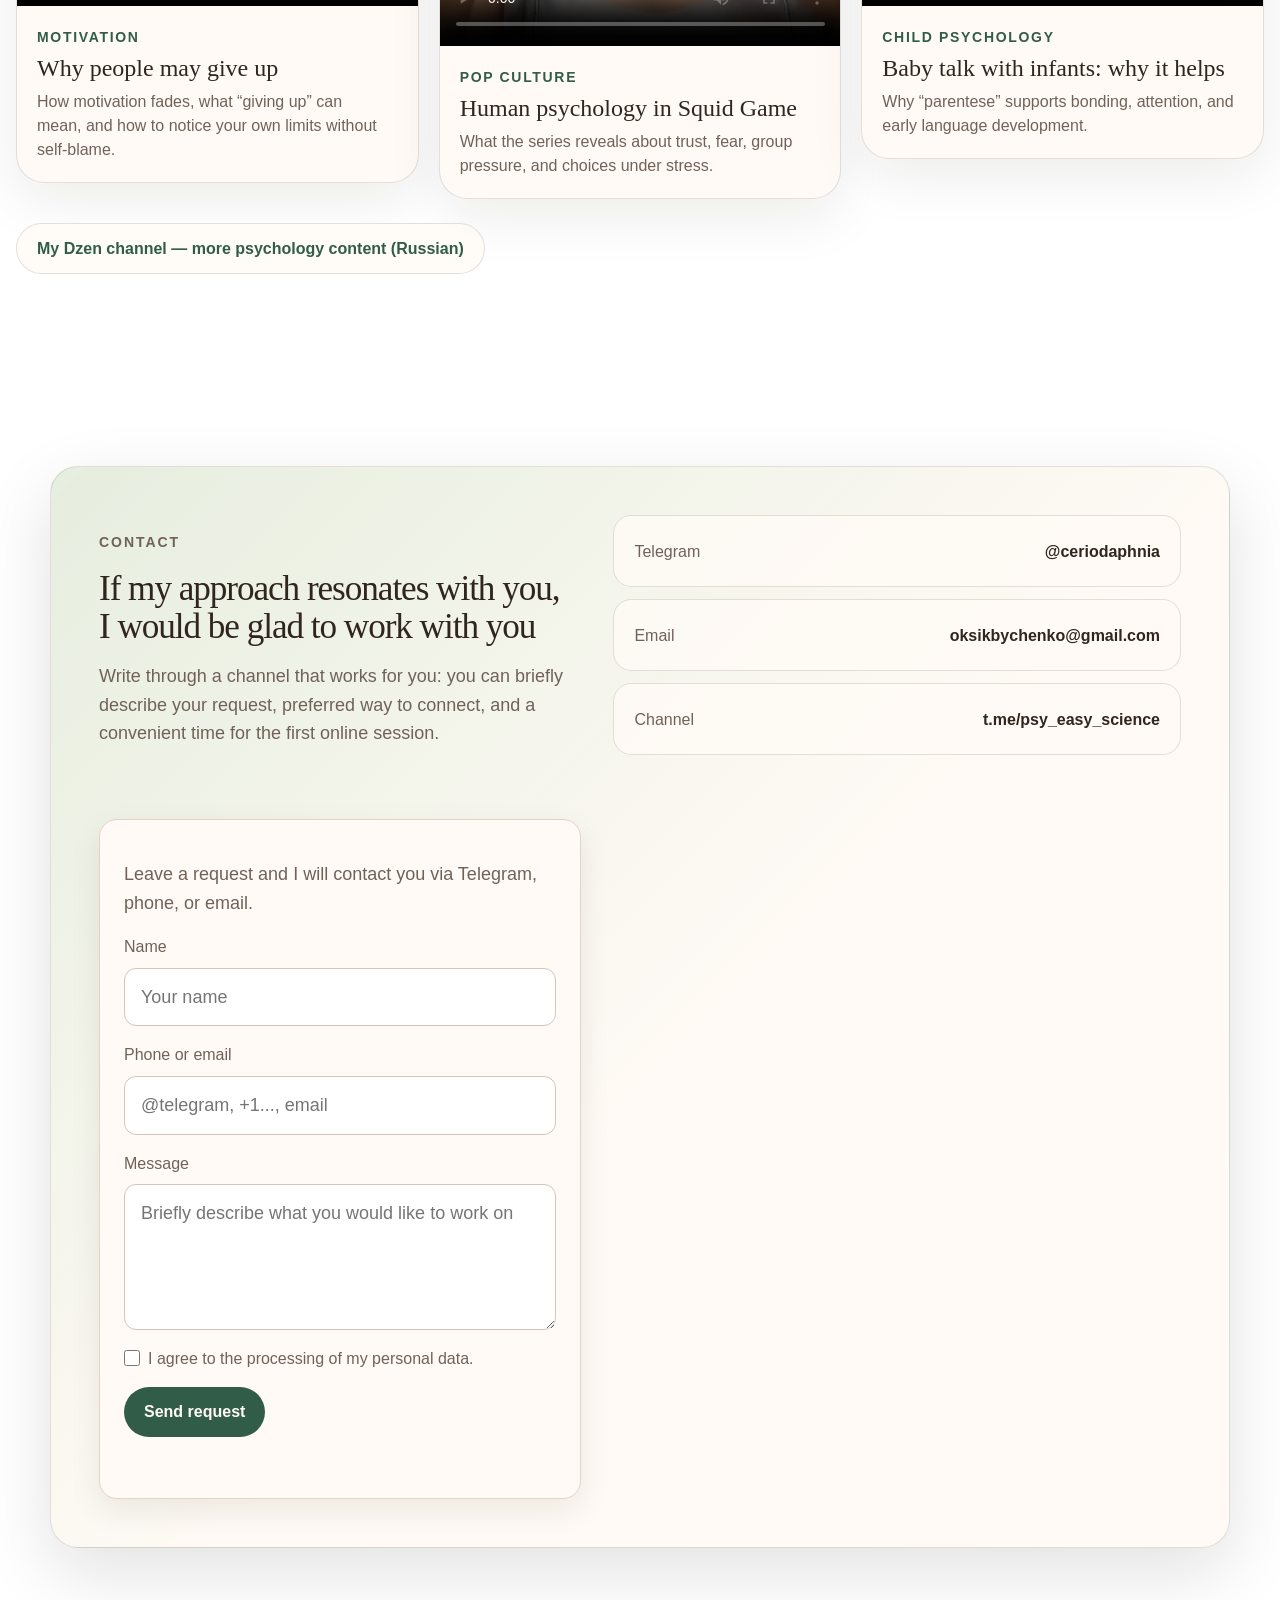
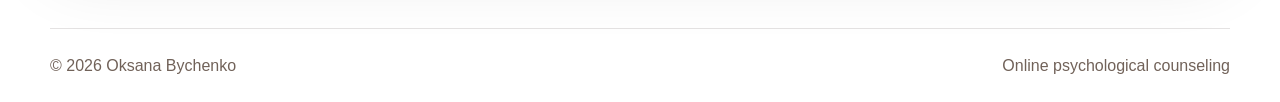
==== commit 806d570d: "Add files via upload" ====
--- a/index.html
+++ b/index.html
@@ -1,6 +1,6 @@
 <!DOCTYPE html>
 
-<html lang="ru">
+<html lang="en">
 <head>
 <meta charset="utf-8"/>
 <meta content="width=device-width, initial-scale=1.0" name="viewport"/>
@@ -8,39 +8,19 @@
 <link href="assets/favicon-32.png" rel="icon" sizes="32x32" type="image/png"/>
 <link href="assets/favicon-16.png" rel="icon" sizes="16x16" type="image/png"/>
 <link href="assets/apple-touch-icon.png" rel="apple-touch-icon"/>
-<title>Оксана Быченко | Психолог онлайн</title>
-<meta content="Оксана Быченко: психолог-консультант. Онлайн-сессии, индивидуальный подбор формата под запрос, научно-обоснованный подход." name="description"/>
+<title>Oksana Bychenko | Online Psychological Counseling</title>
+<meta content="Oksana Bychenko: emerging psychologist-consultant and coach. Online sessions, a format tailored to your needs, and an evidence-based approach." name="description"/>
 <meta content="#f7efe7" name="theme-color"/>
-<meta content="Оксана Быченко | Психолог" property="og:title"/>
-<meta content="Бережная онлайн-работа с самокритикой, перфекционизмом, отношениями, эмоциями, конфликтами и поиском собственных решений." property="og:description"/>
+<meta content="Oksana Bychenko | Counseling and Coaching" property="og:title"/>
+<meta content="Gentle online work with self-criticism, perfectionism, relationships, emotions, conflicts, and finding your own solutions." property="og:description"/>
 <meta content="website" property="og:type"/>
 <meta content="assets/portrait-oksana.jpg" property="og:image"/>
 <link href="https://api.fontshare.com" rel="preconnect"/>
 <link href="https://api.fontshare.com/v2/css?f[]=zodiak@400,500,700&amp;f[]=satoshi@400,500,700&amp;display=swap" rel="stylesheet"/>
 <link href="styles.css" rel="stylesheet"/>
-
-<style>
-.start--form-centered .section-heading {
-  text-align: center;
-  display: flex;
-  flex-direction: column;
-  align-items: center;
-}
-
-.start__grid--single {
-  display: flex;
-  justify-content: center;
-}
-
-.start__grid--single .contact-form-card {
-  width: 100%;
-  max-width: 640px;
-}
-</style>
-
 </head>
 <body>
-<a class="skip-link" href="#main">Перейти к содержанию</a>
+<a class="skip-link" href="#main">Skip to content</a>
 <div aria-hidden="true" class="bloom-decor">
 <img alt="" class="bloom-decor__sprig bloom-decor__sprig--tl" src="assets/blossom-branch.svg"/>
 <img alt="" class="bloom-decor__sprig bloom-decor__sprig--tr" src="assets/blossom-branch.svg"/>
@@ -48,377 +28,344 @@
 <img alt="" class="bloom-decor__sprig bloom-decor__sprig--br" src="assets/blossom-branch.svg"/>
 </div>
 <header class="site-header" data-header="">
-<a aria-label="Оксана Быченко, главная" class="brand" href="#top">
+<a aria-label="Oksana Bychenko, home" class="brand" href="#top">
 <svg aria-hidden="true" class="brand-mark" height="34" viewbox="0 0 34 34" width="34">
 <path d="M17 29.5C8 23.8 3.5 18.7 3.5 12.6 3.5 8.4 6.7 5.2 10.7 5.2c2.6 0 4.9 1.3 6.3 3.4 1.4-2.1 3.7-3.4 6.3-3.4 4 0 7.2 3.2 7.2 7.4 0 6.1-4.5 11.2-13.5 16.9Z"></path>
 <path d="M17 8.6v16.4"></path>
 <path d="M13.4 11.2c-2 .3-2.7 2-1.6 3.2-1.6.7-1.5 2.7.1 3.3-.9 1.4.2 3 1.9 2.8"></path>
 <path d="M20.6 11.2c2 .3 2.7 2 1.6 3.2 1.6.7 1.5 2.7-.1 3.3.9 1.4-.2 3-1.9 2.8"></path>
 </svg>
-<span>Оксана Быченко</span>
+<span>Oksana Bychenko</span>
 </a>
-<nav aria-label="Основная навигация" class="nav">
-<a href="#requests">Запросы</a>
-<a href="#start">Как начать</a>
-<a href="#price">Прайс</a>
-<a href="#videos">Видео</a>
-<a href="#contacts">Контакты</a>
+<nav aria-label="Main navigation" class="nav">
+<a href="#requests">Concerns</a>
+<a href="#start">How to start</a>
+<a href="#price">Pricing</a>
+<a href="#videos">Videos</a>
+<a href="#contacts">Contact</a>
 </nav>
-<button aria-label="Переключить тему" class="theme-toggle" data-theme-toggle="" type="button">
+<button aria-label="Toggle theme" class="theme-toggle" data-theme-toggle="" type="button">
 <span aria-hidden="true" class="theme-icon">◐</span>
 </button>
 </header>
 <main id="main"><section aria-labelledby="hero-title" class="hero" id="top">
 <div class="hero__content">
-<p class="eyebrow">психолог</p>
-<h1 id="hero-title">Помогаю найти свой способ справляться, выбирать и двигаться дальше</h1>
-<p class="hero__lead">психолог</p>
-<div aria-label="Контакты для записи" class="hero__actions">
+<p class="eyebrow">psychologist</p>
+<h1 id="hero-title">I help you find your own way to cope, choose, and move forward</h1>
+<p class="hero__lead">psychologist</p>
+<div aria-label="Contact for booking" class="hero__actions">
 <a class="button button--primary" href="#start">
-              Записаться на сессию
+              Book a session
             </a>
-<a class="button button--ghost" href="#requests">Запросы</a>
-</div>
-<dl aria-label="Профессиональные факты" class="hero__stats">
+<a class="button button--ghost" href="#requests">Concerns</a>
+</div>
+<dl aria-label="Professional highlights" class="hero__stats">
 <div>
 <dt>100+</dt>
-<dd>часов индивидуальных сессий</dd>
-</div>
-<div>
-<dt>6+ месяцев</dt>
-<dd>практики консультирования</dd>
+<dd>hours of individual sessions</dd>
+</div>
+<div>
+<dt>6+ months</dt>
+<dd>of counseling practice</dd>
 </div>
 </dl>
 </div>
-<div aria-label="Фотография Оксаны Быченко" class="hero__media">
+<div aria-label="Photo of Oksana Bychenko" class="hero__media">
 <figure class="portrait-card">
 <picture>
 <source srcset="assets/portrait-oksana.webp" type="image/webp"/>
-<img alt="Оксана Быченко, психолог" fetchpriority="high" height="640" src="assets/portrait-oksana.jpg" width="640"/>
+<img alt="Oksana Bychenko, psychologist and coach" fetchpriority="high" height="640" src="assets/portrait-oksana.jpg" width="640"/>
 </picture>
 <figcaption>
-<span>Оксана Быченко</span>
-<strong>психолог</strong>
+<span>Oksana Bychenko</span>
+<strong>psychologist</strong>
 </figcaption>
 </figure>
-</div>
-</section>
-
-<section aria-labelledby="start-title" class="start start--form-centered" id="start">
-<div class="section-heading reveal">
-<p class="eyebrow">первый шаг</p>
-<h2 id="start-title">Оставьте заявку, и я свяжусь с вами удобным способом</h2>
-</div>
-<div class="start__grid start__grid--single">
-<div class="contact-form-card reveal">
-<p class="contact-form-intro">Оставьте заявку, и я свяжусь с вами в Telegram, по телефону или по почте.</p>
-<form id="contact-form" class="contact-form" action="javascript:void(0);" method="POST">
-<label>
-<span>Имя</span>
-<input type="text" name="name" placeholder="Ваше имя" required>
-</label>
-<label>
-<span>Телефон или email</span>
-<input type="text" name="contact" placeholder="@telegram, +7..., email" required>
-</label>
-<label>
-<span>Сообщение</span>
-<textarea name="message" rows="4" placeholder="Коротко опишите, с чем хотите обратиться"></textarea>
-</label>
-<label class="contact-form-consent">
-<input type="checkbox" name="consent" required>
-<span>Я согласен(на) на обработку персональных данных.</span>
-</label>
-<button type="submit" class="button button--primary contact-form-button">Отправить заявку</button>
-</form>
-<p id="contact-form-status" class="contact-form-status" aria-live="polite"></p>
-</div>
 </div>
 </section><section aria-labelledby="principle-title" class="section section--principle">
 <div class="principle-card">
 <div aria-hidden="true" class="principle-card__mark">“</div>
-
-<div>
-
-<p class="eyebrow">Мой принцип</p>
-<h2 id="principle-title">Не давать готовые советы, а помогать человеку находить собственные решения</h2>
-<p>Я верю, что устойчивые изменения появляются тогда, когда человек начинает лучше слышать себя: свои чувства, границы, потребности и собственный способ действовать в реальности.</p>
-</div>
-<ul aria-label="Что поддерживает работу" class="principle-card__tags"><li>бережный диалог</li><li>научно-обоснованные техники</li><li>индивидуальный формат</li><li>супервизорское сопровождение</li></ul>
+<div>
+<p class="eyebrow">My principle</p>
+<h2 id="principle-title">Not to give ready-made advice, but to help people find their own solutions</h2>
+<p>I believe lasting change happens when a person starts to hear themselves more clearly: their feelings, boundaries, needs, and their own way of acting in real life.</p>
+</div>
+<ul aria-label="What supports the work" class="principle-card__tags"><li>gentle dialogue</li><li>evidence-based techniques</li><li>individual format</li><li>supervision support</li></ul>
 </div>
 </section><section aria-labelledby="approach-title" class="section section--intro">
-<div class="section__label">подход</div>
+<div class="section__label">approach</div>
 <div class="intro-card">
 <div class="intro-card__title">
-<h2 id="approach-title">Подход</h2>
+<h2 id="approach-title">Approach</h2>
 </div>
 <div class="intro-card__copy">
-<p>Мне важно сопровождать, поддерживать и помогать клиентам возвращаться в контакт с собой: замечать эмоции, потребности, ограничения и возможные альтернативы там, где раньше казалось, что выхода нет.</p></div>
-</div>
+<p>What matters to me is accompanying and supporting clients as they reconnect with themselves: noticing emotions, needs, limits, and possible alternatives where it once felt like there was no way out.</p></div>
 </div>
 </section><section aria-labelledby="requests-title" class="section" id="requests">
 <div class="section__header section__header--split">
 <div>
-<p class="eyebrow">с чем приходят</p>
-<h2 id="requests-title">С чем приходят</h2>
+<p class="eyebrow">what clients bring</p>
+<h2 id="requests-title">What clients bring</h2>
 </div>
 <p>
-            Клиенты отмечают, что постепенно становится легче понимать себя, замечать потребности и находить решения,
-            которые подходят именно им.
+            Clients often say it becomes easier to understand themselves, notice their needs, and find solutions
+            that truly fit them.
           </p>
 </div>
 <div class="request-groups">
 <article class="request-group">
 <div class="request-group__head">
 <span>01</span>
-<h3>Отношение к себе</h3>
+<h3>Relationship with yourself</h3>
 </div>
 <ul>
 <li>
-<strong>Излишняя самокритика</strong>
-<p>Когда внутренний критик мешает отдыхать, ошибаться и поддерживать себя.</p>
-</li>
-<li>
-<strong>Перфекционизм</strong>
-<p>Когда «надо идеально» забирает силы и откладывает важные шаги.</p>
-</li>
-<li>
-<strong>Понимание и принятие себя</strong>
-<p>Когда хочется яснее видеть свои реакции, желания и относиться к себе мягче.</p>
+<strong>Excessive self-criticism</strong>
+<p>When your inner critic makes it hard to rest, make mistakes, and support yourself.</p>
+</li>
+<li>
+<strong>Perfectionism</strong>
+<p>When “it has to be perfect” drains your energy and delays important steps.</p>
+</li>
+<li>
+<strong>Self-understanding and self-acceptance</strong>
+<p>When you want to see your reactions and desires more clearly and treat yourself more gently.</p>
 </li>
 </ul>
 </article>
 <article class="request-group">
 <div class="request-group__head">
 <span>02</span>
-<h3>Эмоции и внутренние состояния</h3>
+<h3>Emotions and inner states</h3>
 </div>
 <ul>
 <li>
-<strong>Эмоции и потребности</strong>
-<p>Когда трудно назвать, что вы чувствуете, чего хотите и где проходит ваша граница.</p>
-</li>
-<li>
-<strong>Стыд, вина, страх</strong>
-<p>Когда эти эмоции создают ощущение тупика и мешают видеть альтернативы.</p>
-</li>
-<li>
-<strong>Ощущение безвыходности</strong>
-<p>Когда важно увидеть, что в ситуации есть больше одного сценария.</p>
+<strong>Emotions and needs</strong>
+<p>When it is hard to name what you feel, what you want, and where your boundary lies.</p>
+</li>
+<li>
+<strong>Shame, guilt, fear</strong>
+<p>When these emotions create a sense of deadlock and block alternatives.</p>
+</li>
+<li>
+<strong>Feeling stuck</strong>
+<p>When it is important to see that a situation can have more than one scenario.</p>
 </li>
 </ul>
 </article>
 <article class="request-group">
 <div class="request-group__head">
 <span>03</span>
-<h3>Отношения, конфликты и изменения</h3>
+<h3>Relationships, conflict, and change</h3>
 </div>
 <ul>
 <li>
-<strong>Завершение отношений</strong>
-<p>Когда нужно пройти через расставание, незавершённость или эмоциональную привязанность.</p>
-</li>
-<li>
-<strong>Конфликты и коммуникация</strong>
-<p>Когда хочется лучше понимать себя в контакте с другими и находить более гибкие решения.</p>
-</li>
-<li>
-<strong>Жизненные изменения</strong>
-<p>Когда нужно выбрать направление, опереться на себя и начать двигаться к новому состоянию.</p>
+<strong>Ending relationships</strong>
+<p>When you need to move through a breakup, unfinished business, or emotional attachment.</p>
+</li>
+<li>
+<strong>Conflict and communication</strong>
+<p>When you want to understand yourself better in contact with others and find more flexible solutions.</p>
+</li>
+<li>
+<strong>Life changes</strong>
+<p>When you need to choose a direction, lean on yourself, and start moving toward a new state.</p>
 </li>
 </ul>
 </article>
 </div>
 </section><section aria-labelledby="start-title" class="section section--start" id="start">
 <div class="section__header">
-<p class="eyebrow">Как мы начнём</p>
-<h2 id="start-title">Три спокойных шага до первой сессии</h2>
+<p class="eyebrow">How we begin</p>
+<h2 id="start-title">Three calm steps to your first session</h2>
 <p>
-            Не нужно готовиться или формулировать запрос идеально. Достаточно написать первое сообщение —
-            остальное мы пройдём вместе.
+            You do not need to prepare or phrase your request perfectly. A first short message is enough —
+            we will take the rest together.
           </p>
 </div>
 <ol class="start-steps">
 <li class="start-step">
 <span class="start-step__index">01</span>
-<h3>Напишите мне</h3>
-<p>Отправьте сообщение в удобном канале или оставьте свои контакты. Можно в паре фраз описать, что сейчас важно, или просто написать «хочу записаться».</p>
+<h3>Write to me</h3>
+<p>Send a short message through a channel that works for you. You can describe what matters right now in a few words, or simply write “I would like to book a session.”</p>
 </li>
 <li class="start-step">
 <span class="start-step__index">02</span>
-<h3>Подберём формат и время</h3>
-<p>Я отвечу и помогу сориентироваться, подберём удобное время для онлайн-встречи.</p>
+<h3>We choose format and time</h3>
+<p>I will reply and help you orient yourself, and we will find a convenient time for an online meeting.</p>
 </li>
 <li class="start-step">
 <span class="start-step__index">03</span>
-<h3>Первая онлайн-сессия</h3>
-<p>Встречаемся онлайн в спокойном темпе. Без давления и ожиданий — начинаем там, где вам комфортно.</p>
+<h3>First online session</h3>
+<p>We meet online at a calm pace. Without pressure or expectations — we start where you feel comfortable.</p>
 </li>
 </ol>
 <div class="start-cta">
-<p>Готовы сделать первый шаг? Напишите мне — я отвечу лично.</p>
+<p>Ready to take the first step? Write to me — I will reply personally.</p>
 <div class="start-cta__actions">
-<a class="button button--primary" href="https://t.me/ceriodaphnia" rel="noreferrer" target="_blank">Написать в Telegram</a>
-<a class="button button--ghost" href="#contacts">Другие способы</a>
-</div>
-</div>
-</section><section aria-label="Фотографии с научной и образовательной деятельности" class="section section--photo">
+<a class="button button--primary" href="https://t.me/ceriodaphnia" rel="noreferrer" target="_blank">Message on Telegram</a>
+<a class="button button--ghost" href="#contacts">Other ways</a>
+</div>
+</div>
+</section><section aria-label="Photos from academic and educational work" class="section section--photo">
 <div class="photo-grid">
 <figure class="photo-grid__large">
 <picture>
 <source srcset="assets/conference-speaking.webp" type="image/webp"/>
-<img alt="Оксана Быченко выступает на обсуждении в конференционном зале" decoding="async" height="848" loading="eager" src="assets/conference-speaking.jpg" width="1280"/>
+<img alt="Oksana Bychenko speaking at a discussion in a conference hall" decoding="async" height="848" loading="eager" src="assets/conference-speaking.jpg" width="1280"/>
 </picture>
 </figure>
 <figure>
 <picture>
 <source srcset="assets/award-handshake.webp" type="image/webp"/>
-<img alt="Оксана Быченко получает диплом на научном мероприятии" decoding="async" height="1080" loading="eager" src="assets/award-handshake.jpg" width="1620"/>
+<img alt="Oksana Bychenko receiving a diploma at an academic event" decoding="async" height="1080" loading="eager" src="assets/award-handshake.jpg" width="1620"/>
 </picture>
 </figure>
 <figure>
 <picture>
 <source srcset="assets/portrait-award.webp" type="image/webp"/>
-<img alt="Оксана Быченко с дипломом лауреата на научной конференции" decoding="async" height="1080" loading="lazy" src="assets/portrait-award.jpg" width="1440"/>
+<img alt="Oksana Bychenko with a laureate diploma at an academic conference" decoding="async" height="1080" loading="lazy" src="assets/portrait-award.jpg" width="1440"/>
 </picture>
 </figure>
 <aside class="photo-caption">
 <p>
-              Параллельно с практикой я посещаю конференции, пишу научные работы по психологии и работаю под регулярным
-              супервизорским сопровождением.
+              Alongside practice, I attend conferences, write academic work in psychology, and work with
+              regular supervision support.
             </p>
 </aside>
 </div>
 </section><section aria-labelledby="price-title" class="section" id="price">
 <div class="section__header">
-<p class="eyebrow">прайс-лист</p>
-<h2 id="price-title">Стоимость онлайн-сессий</h2>
+<p class="eyebrow">pricing</p>
+<h2 id="price-title">Online session fees</h2>
 </div>
 <div class="price-grid" style="display:block;width:100%;">
 <article class="price-card" style="width:100%;max-width:none;">
 <div>
-<h3>Консультация психолога</h3>
-<p>Для бережного исследования состояния, отношений, эмоций, самокритики и внутренних трудностей.</p>
-</div>
-<strong>1 750</strong>
+<h3>Psychology consultation</h3>
+<p>For gentle exploration of your state, relationships, emotions, self-criticism, and inner difficulties.</p>
+</div>
+<strong>1,750 ₽</strong>
 </article>
 </div>
 <p class="price-note">
-          Формат — онлайн. Если вы не уверены, какой формат подходит, можно написать мне кратко о запросе, и я помогу
-          сориентироваться.
+          Format: online. If you are not sure which format fits, you can write briefly about your request and I will help you orient yourself.
         </p>
 </section><section aria-labelledby="education-title" class="section section--education">
 <div class="education">
 <div>
-<p class="eyebrow">образование и подход</p>
-<h2 id="education-title">Работаю я системно и бережно</h2>
+<p class="eyebrow">education and approach</p>
+<h2 id="education-title">I am building this profession systematically and with care</h2>
 <p>
-              Я не позиционирую себя как эксперта с многолетним стажем — и считаю честность
-              здесь важной. Но за моей работой стоит настоящая профессиональная опора:
-              академическое образование, более 100 часов практики, постоянная супервизия и
-              научный подход к психологии и консультированию. Я внимательна, вовлечена и
-              бережна — и именно это часто отмечают те, с кем я работаю.
+              I do not present myself as an expert with many years of experience — and I believe honesty
+              matters here. Still, my work rests on real professional grounding:
+              academic training, more than 100 hours of practice, ongoing supervision, and
+              a scientific approach to psychology and counseling. I am attentive, engaged, and
+              gentle — and that is what people I work with often mention.
             </p>
 </div>
 <div aria-hidden="true" class="education__seal">
-<span>РАНХиГС</span>
+<span>RANEPA</span>
 <strong>2027</strong>
 </div>
 </div>
 </section><section aria-labelledby="videos-title" class="section section--videos" id="videos">
 <div class="section__header section__header--split">
 <div>
-<p class="eyebrow">контент</p>
+<p class="eyebrow">content</p>
 <p class="section__subcopy">
-              Я также развиваю образовательный контент: объясняю психологические темы через жизненные ситуации,
-              исследования, сериалы и повседневные наблюдения.
+              I also develop educational content: I explain psychological topics through life situations,
+              research, TV series, and everyday observations.
             </p>
-<h2 id="videos-title">Видео о психологии простым языком</h2>
-</div>
-<p>Несколько коротких роликов, чтобы можно было почувствовать мой стиль объяснения и темп подачи.</p>
+<h2 id="videos-title">Psychology in plain language</h2>
+</div>
+<p>A few short videos so you can get a sense of my style of explanation and pace. Audio is in Russian; titles and descriptions below are in English.</p>
 </div>
 <div class="video-grid">
 <article class="video-card">
-<video aria-label="Видео Почему люди могут сдаваться" controls="" poster="assets/video-motivation-poster.webp" preload="metadata">
+<video aria-label="Video: Why people may give up" controls="" poster="assets/video-motivation-poster.webp" preload="metadata" title="Why people may give up">
 <source src="assets/video-motivation.mp4" type="video/mp4"/>
 </video>
 <div>
-<span>мотивация</span>
-<h3>Почему люди могут сдаваться</h3>
+<span>motivation</span>
+<h3>Why people may give up</h3>
+<p class="video-card__desc">How motivation fades, what “giving up” can mean, and how to notice your own limits without self-blame.</p>
 </div>
 </article>
 <article class="video-card video-card--raised">
-<video aria-label="Видео Человеческая психология в Игре в кальмара" controls="" poster="assets/video-squid-game-poster.webp" preload="metadata">
+<video aria-label="Video: Human psychology in Squid Game" controls="" poster="assets/video-squid-game-poster.webp" preload="metadata" title="Human psychology in Squid Game">
 <source src="assets/video-squid-game.mp4" type="video/mp4"/>
 </video>
 <div>
-<span>поп-культура</span>
-<h3>Человеческая психология в «Игре в кальмара»</h3>
+<span>pop culture</span>
+<h3>Human psychology in Squid Game</h3>
+<p class="video-card__desc">What the series reveals about trust, fear, group pressure, and choices under stress.</p>
 </div>
 </article>
 <article class="video-card">
-<video aria-label="Видео Сюсюканье с младенцами" controls="" poster="assets/video-child-psychology-poster.webp" preload="metadata">
+<video aria-label="Video: Baby talk with infants" controls="" poster="assets/video-child-psychology-poster.webp" preload="metadata" title="Baby talk with infants: why it helps">
 <source src="assets/video-child-psychology.mp4" type="video/mp4"/>
 </video>
 <div>
-<span>детская психология</span>
-<h3>Сюсюканье с младенцами: чем оно полезно</h3>
-</div>
-</article>
-</div>
-<a class="video-link" href="https://dzen.ru/id/6a383b210b2d3957c313c964" rel="noreferrer" target="_blank">Мой канал в Дзен, где вы найдете больше интересного и полезного контента</a>
+<span>child psychology</span>
+<h3>Baby talk with infants: why it helps</h3>
+<p class="video-card__desc">Why “parentese” supports bonding, attention, and early language development.</p>
+</div>
+</article>
+</div>
+<a class="video-link" href="https://dzen.ru/id/6a383b210b2d3957c313c964" rel="noreferrer" target="_blank">My Dzen channel — more psychology content (Russian)</a>
 </section><section aria-labelledby="contacts-title" class="section section--contact" id="contacts">
 <div class="contact-card">
 <div>
-<p class="eyebrow">контакты</p>
-<h2 id="contacts-title">Если откликается мой подход, буду рада поработать с вами</h2>
+<p class="eyebrow">contact</p>
+<h2 id="contacts-title">If my approach resonates with you, I would be glad to work with you</h2>
 <p>
-              Напишите в удобный канал: можно коротко описать запрос, желаемый формат связи и удобное время для первой
-              онлайн-сессии.
+              Write through a channel that works for you: you can briefly describe your request, preferred way to connect, and a convenient time for the first
+              online session.
             </p>
 </div>
-<div aria-label="Контакты Оксаны Быченко" class="contact-links">
+<div aria-label="Oksana Bychenko contact details" class="contact-links">
 <a href="https://t.me/ceriodaphnia" rel="noreferrer" target="_blank">
 <span>Telegram</span>
 <strong>@ceriodaphnia</strong>
 </a>
 <a href="mailto:oksikbychenko@gmail.com">
-<span>Почта</span>
+<span>Email</span>
 <strong>oksikbychenko@gmail.com</strong>
 </a>
 <a href="https://t.me/psy_easy_science" rel="noreferrer" target="_blank">
-<span>Канал</span>
+<span>Channel</span>
 <strong>t.me/psy_easy_science</strong>
 </a>
 </div>
 <div class="contact-form-card">
-<p class="contact-form-intro">Оставьте заявку, и я свяжусь с вами в Telegram, по телефону или по почте.</p>
+<p class="contact-form-intro">Leave a request and I will contact you via Telegram, phone, or email.</p>
 <form id="contact-form" class="contact-form" action="javascript:void(0);" method="POST">
 <label>
-<span>Имя</span>
-<input type="text" name="name" placeholder="Ваше имя" required>
+<span>Name</span>
+<input type="text" name="name" placeholder="Your name" required>
 </label>
 <label>
-<span>Телефон или email</span>
-<input type="text" name="contact" placeholder="@telegram, +7..., email" required>
+<span>Phone or email</span>
+<input type="text" name="contact" placeholder="@telegram, +1..., email" required>
 </label>
 <label>
-<span>Сообщение</span>
-<textarea name="message" rows="4" placeholder="Коротко опишите, с чем хотите обратиться"></textarea>
+<span>Message</span>
+<textarea name="message" rows="4" placeholder="Briefly describe what you would like to work on"></textarea>
 </label>
 <label class="contact-form-consent">
 <input type="checkbox" name="consent" required>
-<span>Я согласен(на) на обработку персональных данных.</span>
+<span>I agree to the processing of my personal data.</span>
 </label>
-<button type="submit" class="button button--primary contact-form-button">Отправить заявку</button>
+<button type="submit" class="button button--primary contact-form-button">Send request</button>
 </form>
 <p id="contact-form-status" class="contact-form-status" aria-live="polite"></p>
 </div>
 </div>
 </section></main>
 <footer class="site-footer">
-<p>© 2026 Оксана Быченко</p>
-<p>Психологическое консультирование онлайн</p>
+<p>© 2026 Oksana Bychenko</p>
+<p>Online psychological counseling</p>
 </footer>
 <script defer="" src="script.js"></script>
 <script>
@@ -428,35 +375,29 @@
 if (contactForm && contactStatus) {
   contactForm.addEventListener('submit', async function (event) {
     event.preventDefault();
+
+    const formData = new FormData(contactForm);
     contactStatus.textContent = '';
     contactStatus.classList.remove('is-success', 'is-error');
 
     try {
-      const response = await fetch('https://functions.yandexcloud.net/d4ef2345mvena5dj0q7n', {
+      const response = await fetch('send.php', {
         method: 'POST',
-        headers: {
-          'Content-Type': 'application/json'
-        },
-        body: JSON.stringify({
-          name: contactForm.name.value,
-          contact: contactForm.contact.value,
-          message: contactForm.message.value,
-          consent: contactForm.consent.checked
-        })
+        body: formData
       });
 
       const data = await response.json();
 
       if (response.ok && data.ok) {
-        contactStatus.textContent = 'Я вам перезвоню в ближайшее время.';
+        contactStatus.textContent = 'I will get back to you shortly.';
         contactStatus.classList.add('is-success');
         contactForm.reset();
       } else {
-        contactStatus.textContent = 'Не удалось отправить заявку. Попробуйте ещё раз.';
+        contactStatus.textContent = 'Could not send your request. Please try again.';
         contactStatus.classList.add('is-error');
       }
     } catch (error) {
-      contactStatus.textContent = 'Не удалось отправить заявку. Попробуйте ещё раз.';
+      contactStatus.textContent = 'Could not send your request. Please try again.';
       contactStatus.classList.add('is-error');
     }
   });
--- a/styles.css
+++ b/styles.css
@@ -828,6 +828,13 @@
   font-size: var(--text-lg);
 }
 
+.video-card__desc {
+  margin-top: var(--space-2);
+  color: var(--color-text-muted);
+  font-size: var(--text-sm);
+  line-height: 1.5;
+}
+
 .video-link {
   min-height: 48px;
   display: inline-flex;
@@ -1557,26 +1564,3 @@
 .contact-form-status.is-error {
   color: #ad686d;
 }
-.hero__lead {
-  display: none;
-}
-
-.contact-form-card {
-  grid-column: 1 / -1;
-  width: min(100%, 680px);
-  margin: var(--space-8) auto 0;
-}
-
-.contact-form-intro,
-.contact-form-status {
-  text-align: center;
-}
-
-.contact-form-button {
-  align-self: center;
-}
-
-.contact-form {
-  display: grid;
-  gap: var(--space-4);
-}
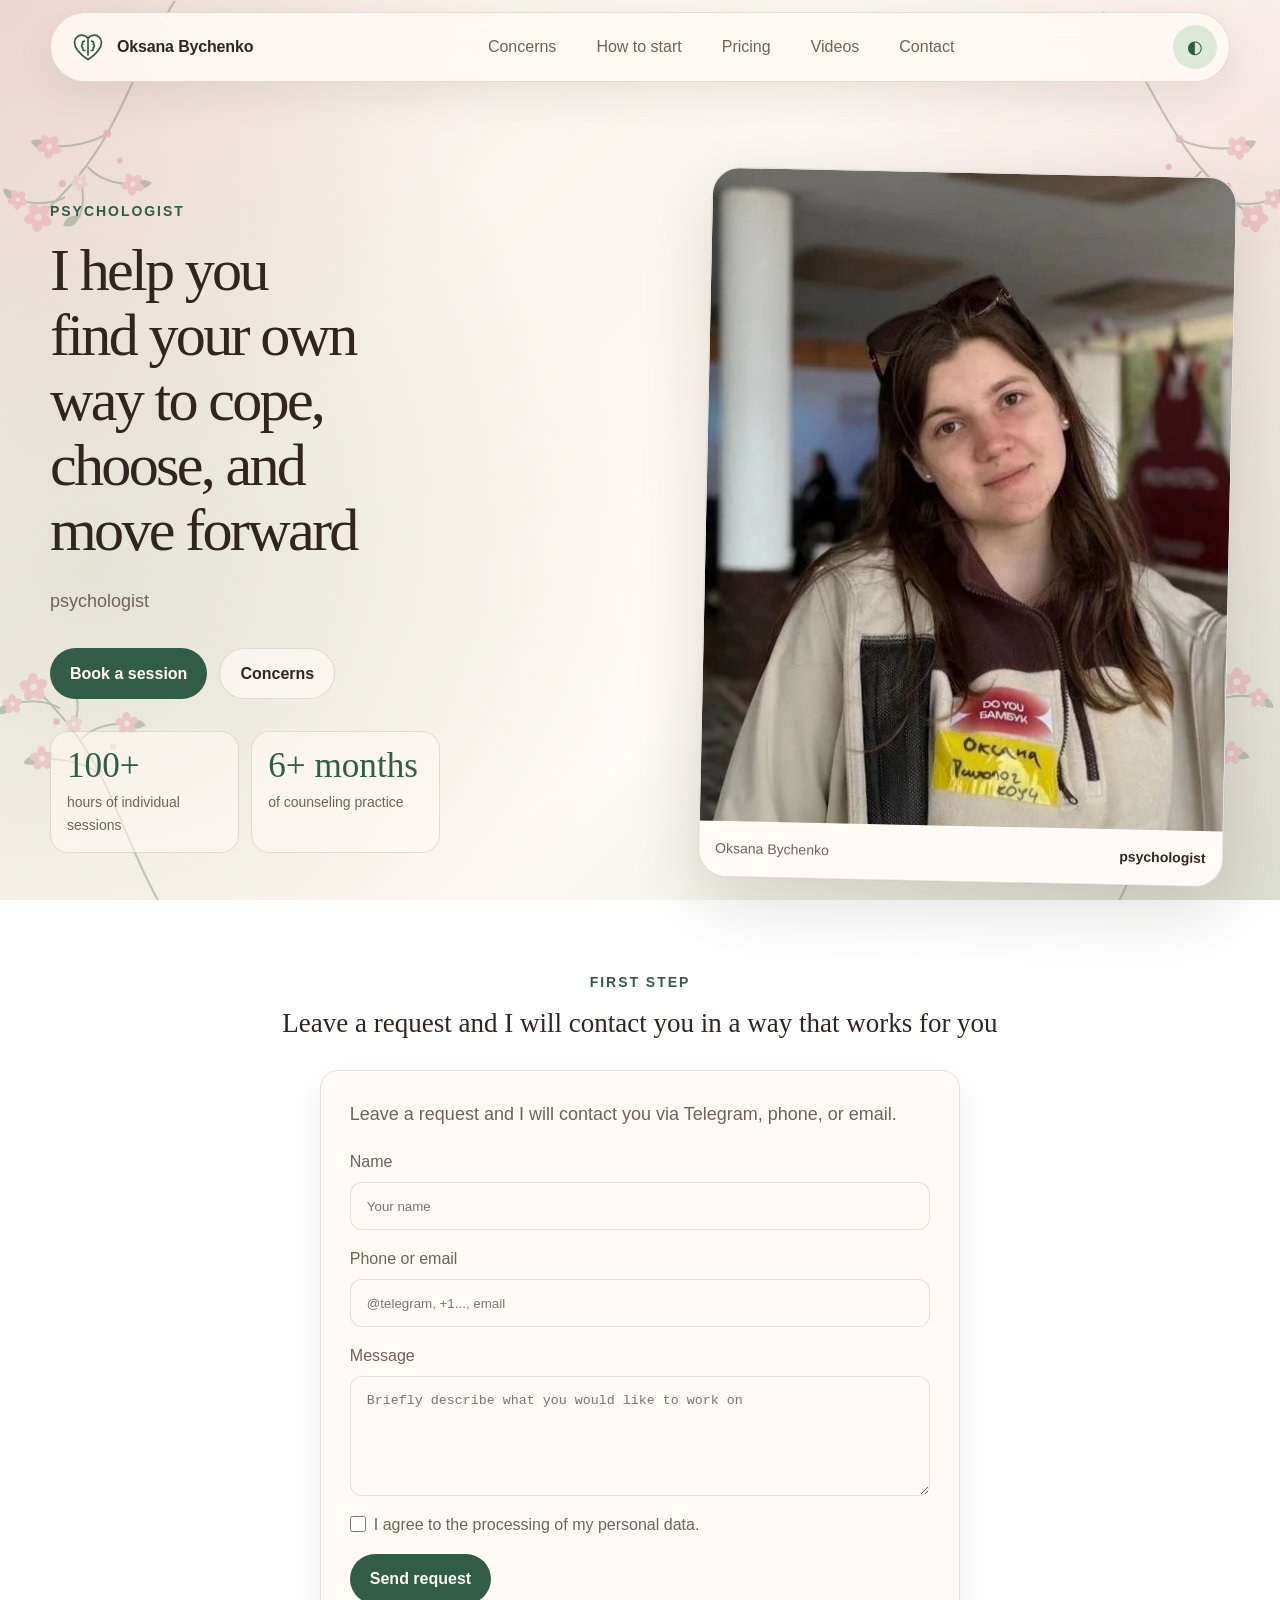
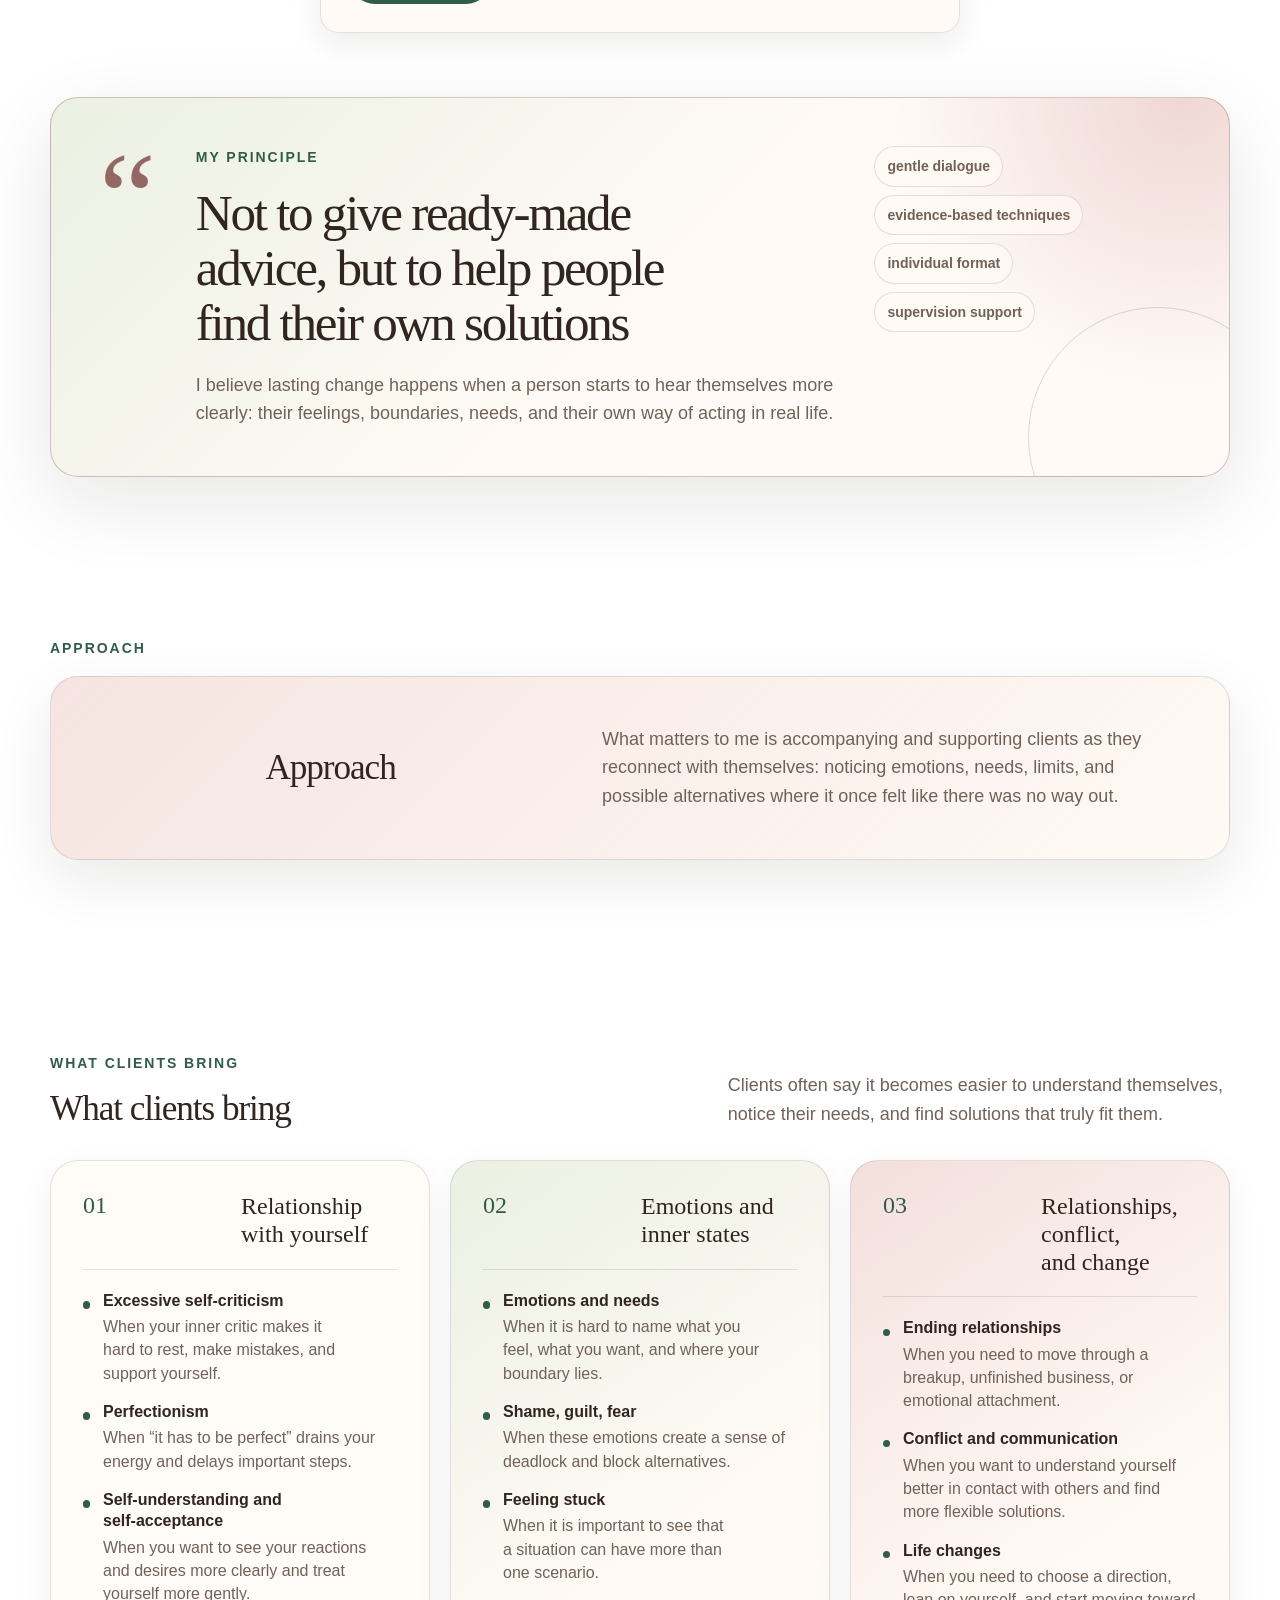
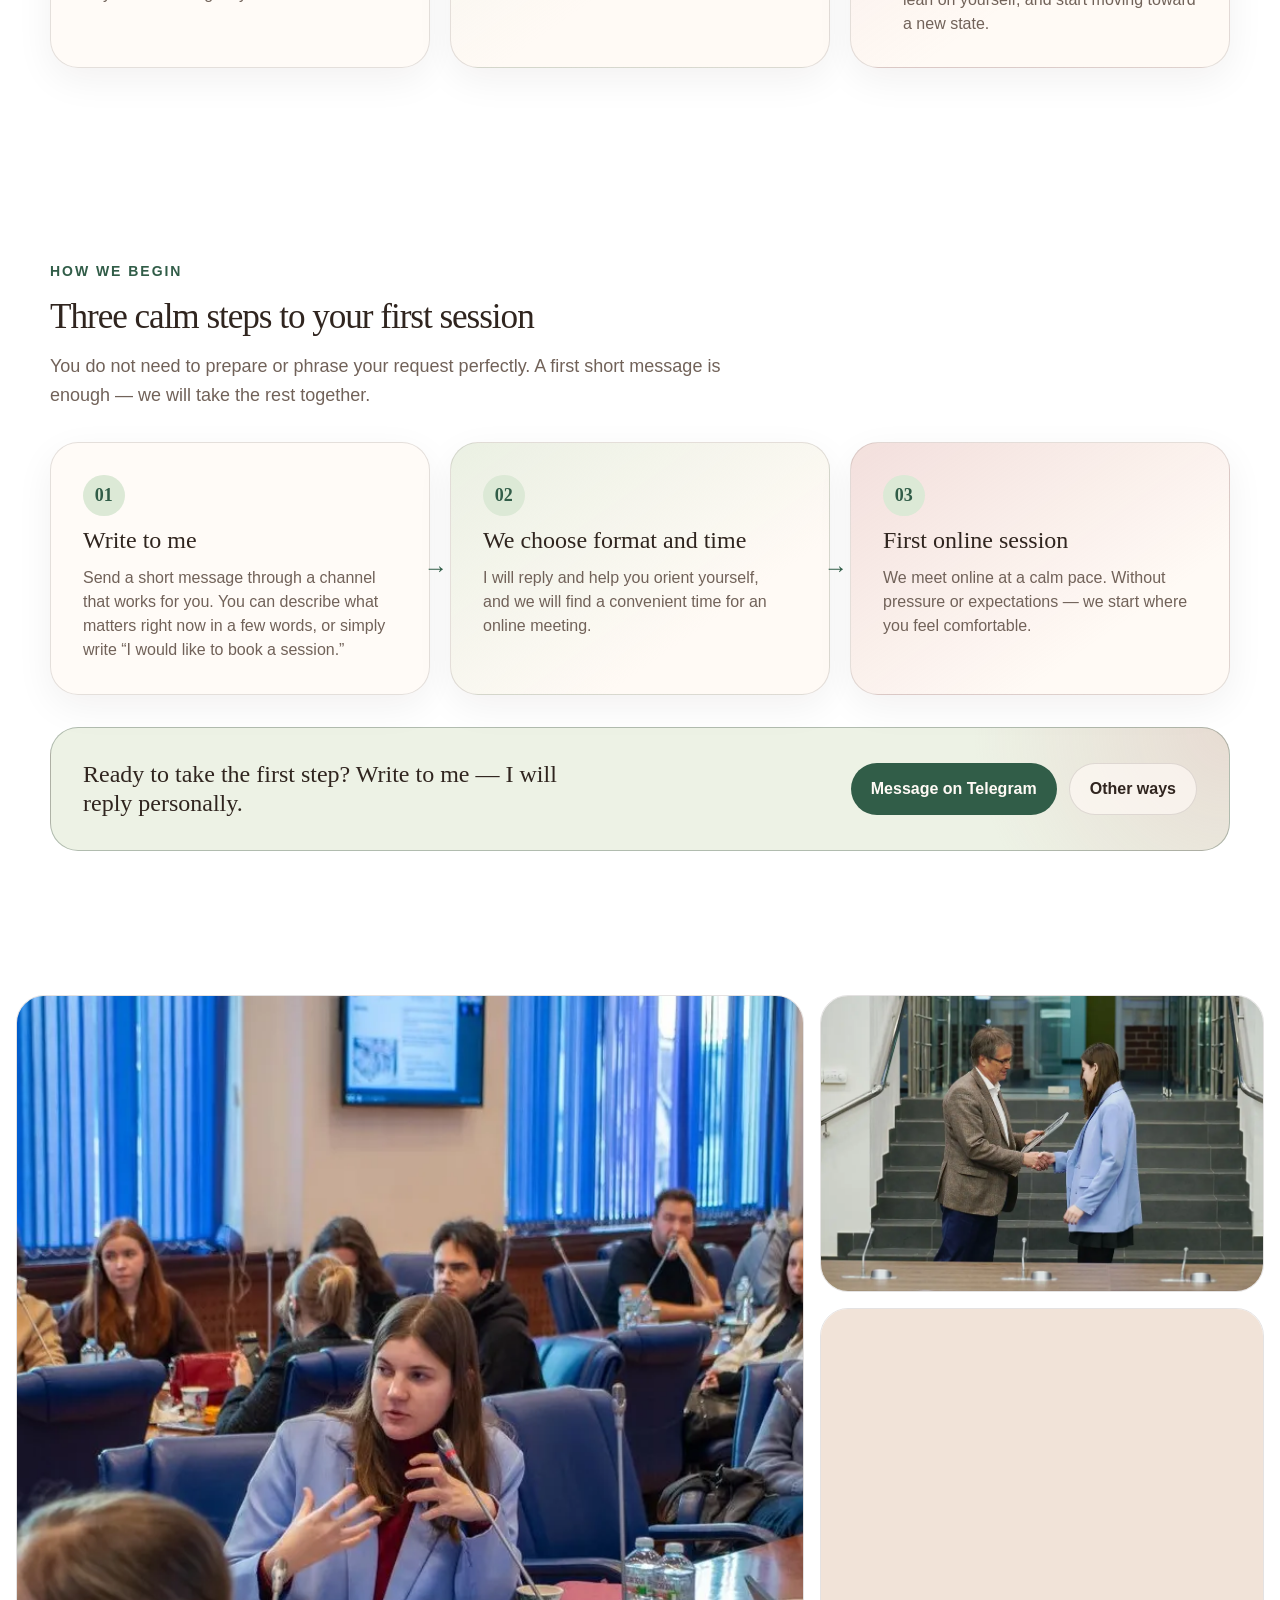
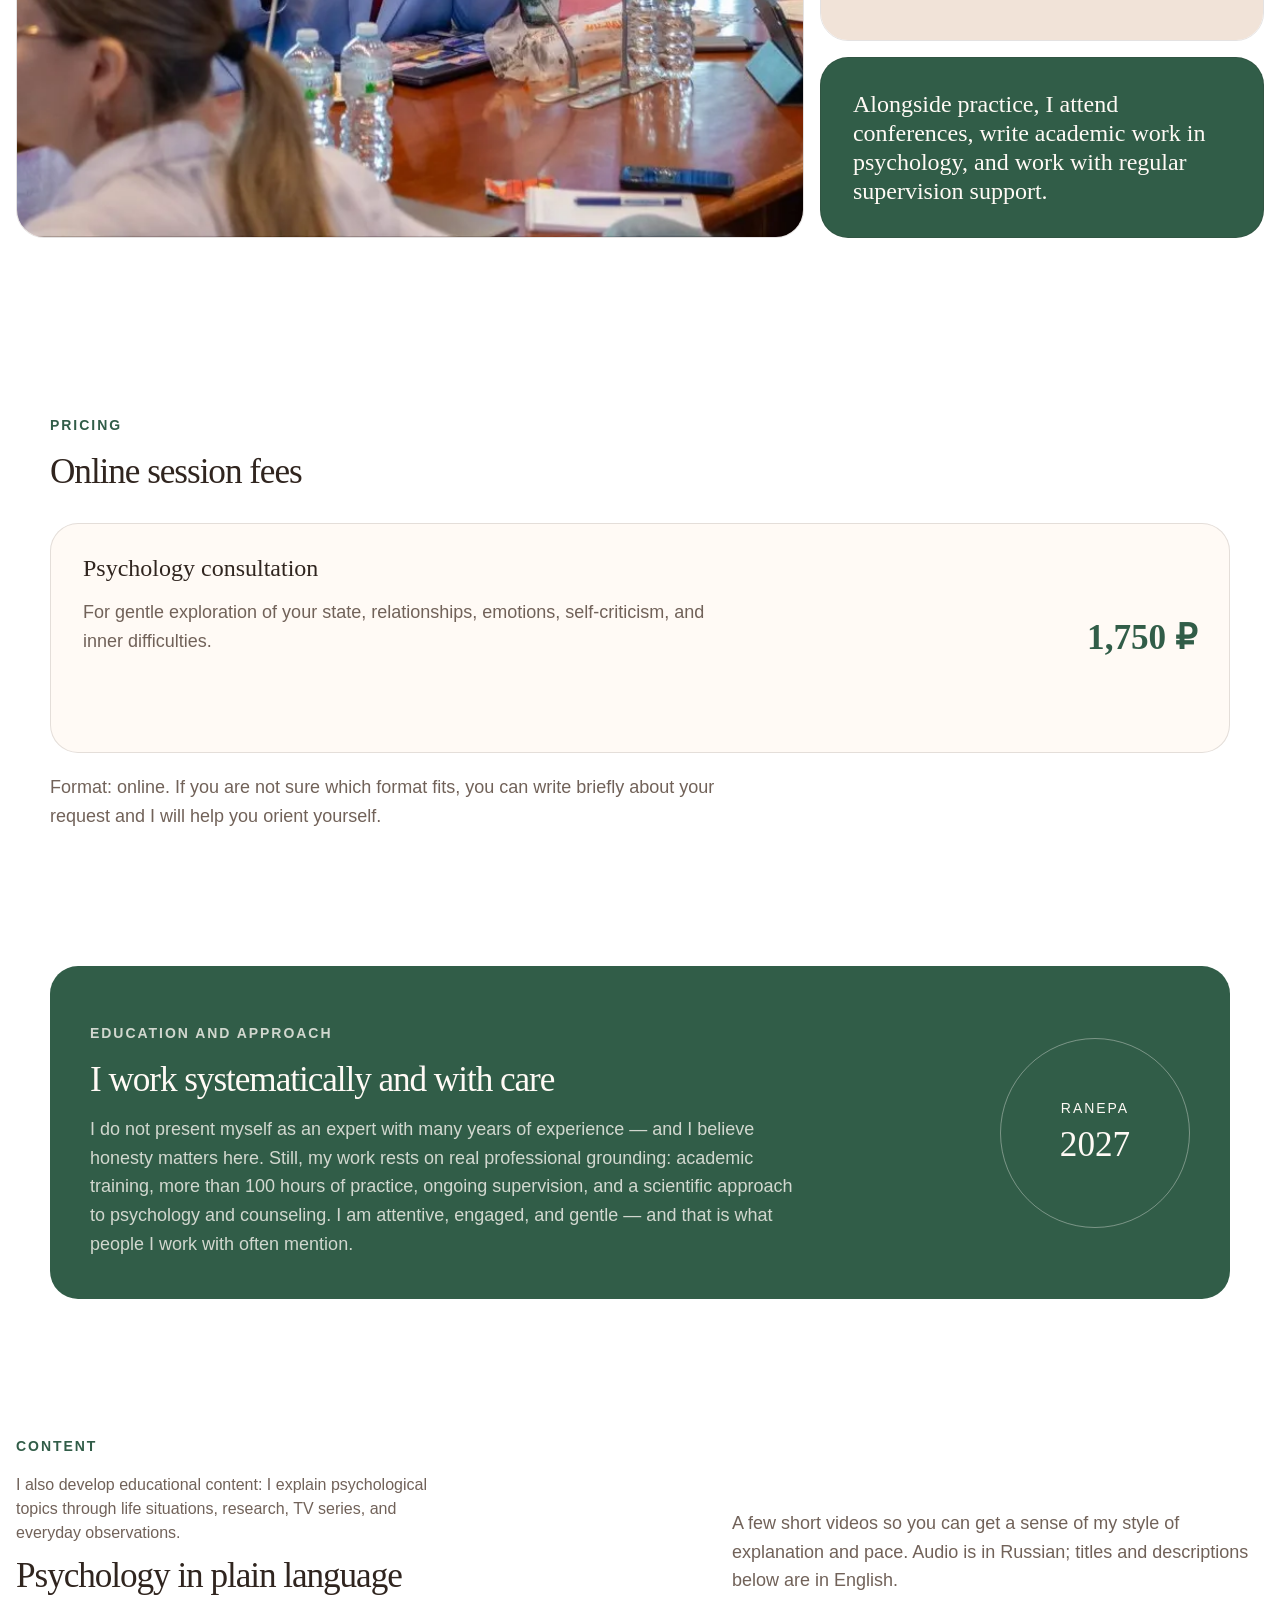
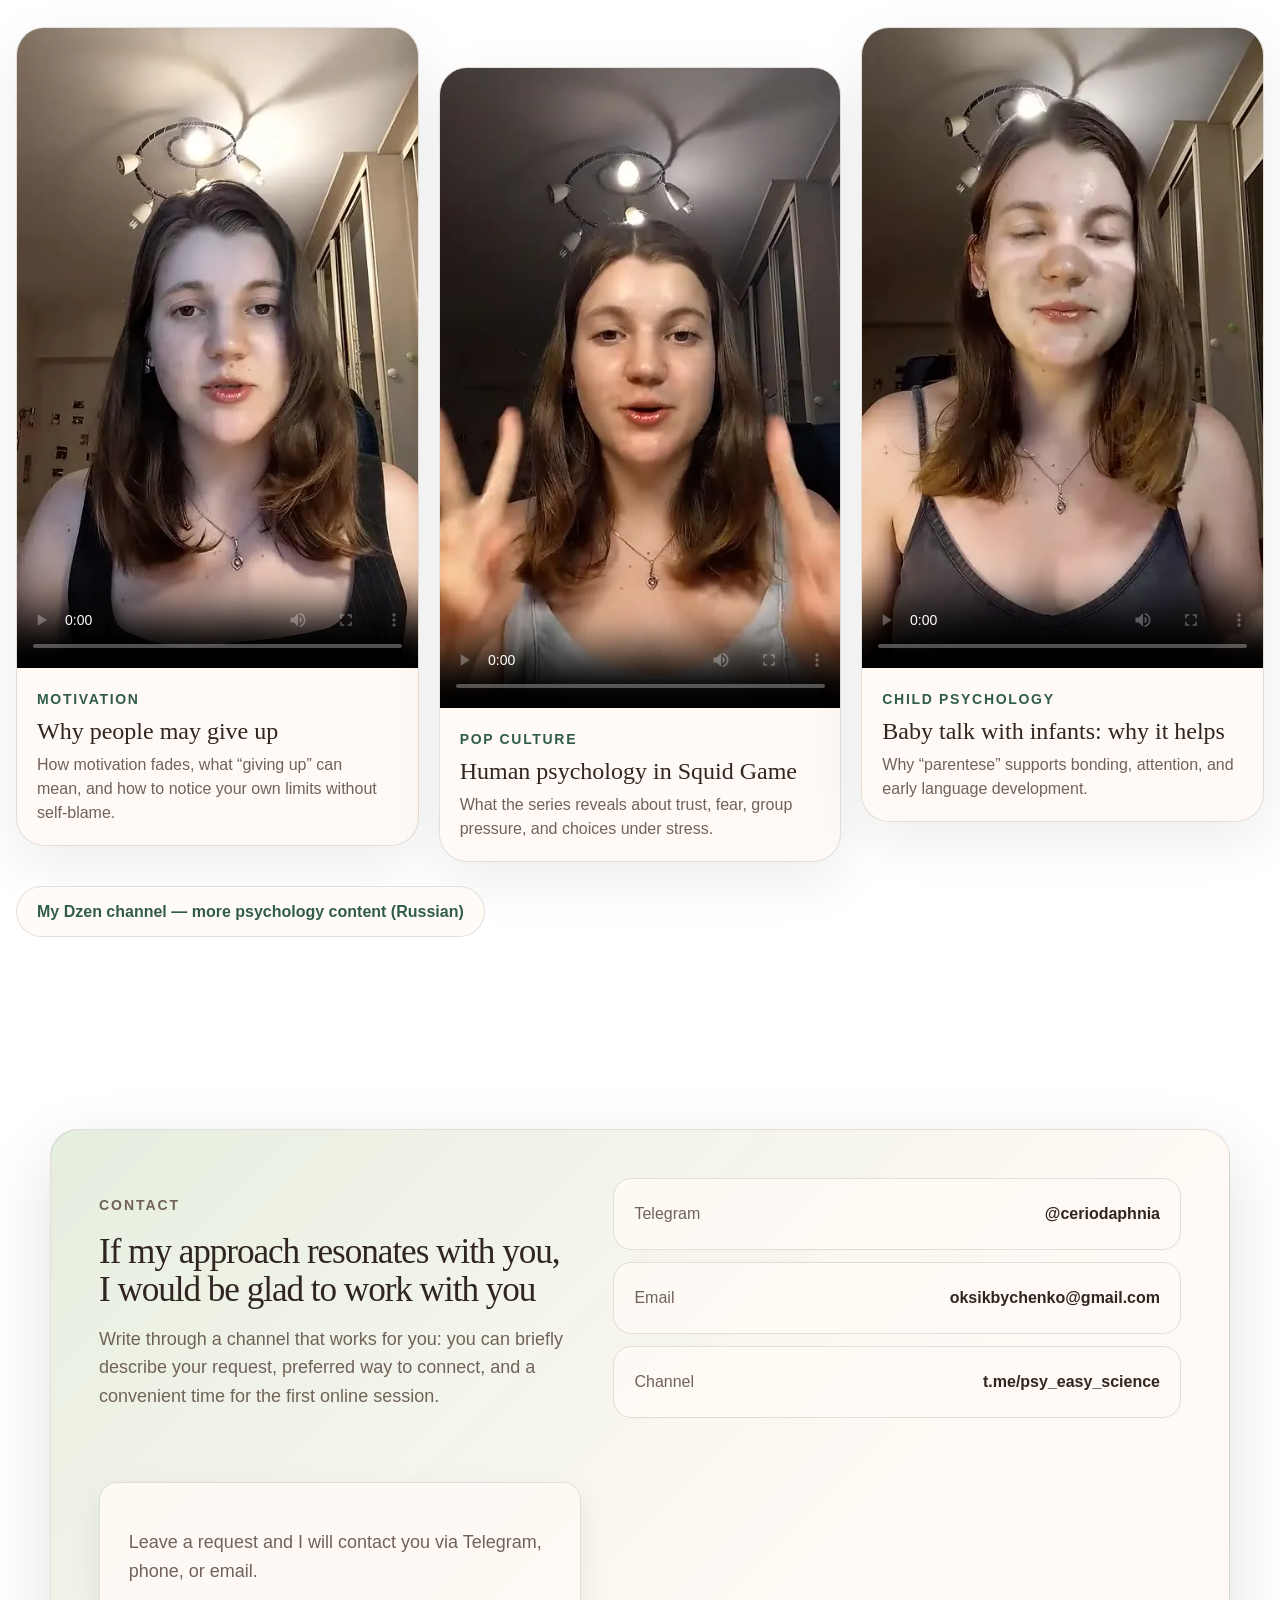
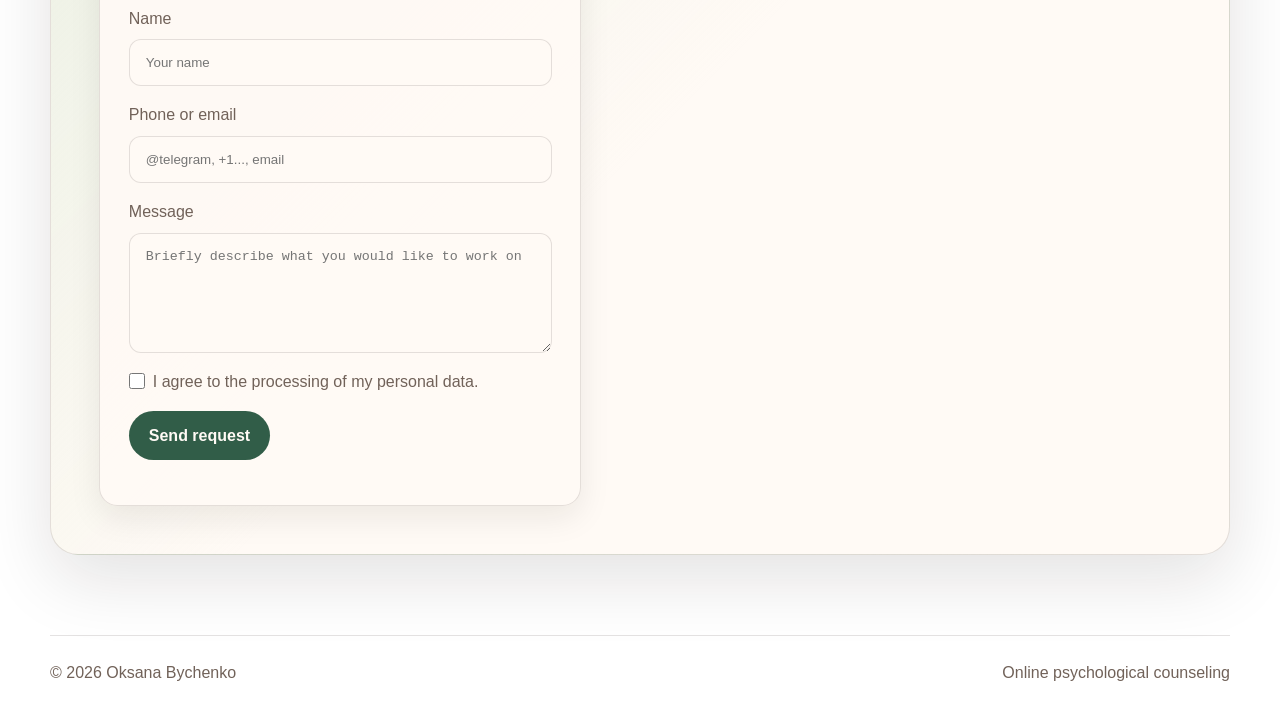
==== commit 6e91c1c9: "Add files via upload" ====
--- a/index.html
+++ b/index.html
@@ -8,16 +8,36 @@
 <link href="assets/favicon-32.png" rel="icon" sizes="32x32" type="image/png"/>
 <link href="assets/favicon-16.png" rel="icon" sizes="16x16" type="image/png"/>
 <link href="assets/apple-touch-icon.png" rel="apple-touch-icon"/>
-<title>Oksana Bychenko | Online Psychological Counseling</title>
-<meta content="Oksana Bychenko: emerging psychologist-consultant and coach. Online sessions, a format tailored to your needs, and an evidence-based approach." name="description"/>
+<title>Oksana Bychenko | Online Psychologist</title>
+<meta content="Oksana Bychenko: psychologist-consultant. Online sessions, a format tailored to your needs, and an evidence-based approach." name="description"/>
 <meta content="#f7efe7" name="theme-color"/>
-<meta content="Oksana Bychenko | Counseling and Coaching" property="og:title"/>
+<meta content="Oksana Bychenko | Psychologist" property="og:title"/>
 <meta content="Gentle online work with self-criticism, perfectionism, relationships, emotions, conflicts, and finding your own solutions." property="og:description"/>
 <meta content="website" property="og:type"/>
 <meta content="assets/portrait-oksana.jpg" property="og:image"/>
 <link href="https://api.fontshare.com" rel="preconnect"/>
 <link href="https://api.fontshare.com/v2/css?f[]=zodiak@400,500,700&amp;f[]=satoshi@400,500,700&amp;display=swap" rel="stylesheet"/>
 <link href="styles.css" rel="stylesheet"/>
+
+<style>
+.start--form-centered .section-heading {
+  text-align: center;
+  display: flex;
+  flex-direction: column;
+  align-items: center;
+}
+
+.start__grid--single {
+  display: flex;
+  justify-content: center;
+}
+
+.start__grid--single .contact-form-card {
+  width: 100%;
+  max-width: 640px;
+}
+</style>
+
 </head>
 <body>
 <a class="skip-link" href="#main">Skip to content</a>
@@ -74,7 +94,7 @@
 <figure class="portrait-card">
 <picture>
 <source srcset="assets/portrait-oksana.webp" type="image/webp"/>
-<img alt="Oksana Bychenko, psychologist and coach" fetchpriority="high" height="640" src="assets/portrait-oksana.jpg" width="640"/>
+<img alt="Oksana Bychenko, psychologist" fetchpriority="high" height="640" src="assets/portrait-oksana.jpg" width="640"/>
 </picture>
 <figcaption>
 <span>Oksana Bychenko</span>
@@ -82,10 +102,44 @@
 </figcaption>
 </figure>
 </div>
+</section>
+
+<section aria-labelledby="start-form-title" class="start start--form-centered" id="start">
+<div class="section-heading reveal">
+<p class="eyebrow">first step</p>
+<h2 id="start-form-title">Leave a request and I will contact you in a way that works for you</h2>
+</div>
+<div class="start__grid start__grid--single">
+<div class="contact-form-card reveal">
+<p class="contact-form-intro">Leave a request and I will contact you via Telegram, phone, or email.</p>
+<form id="contact-form" class="contact-form" action="javascript:void(0);" method="POST">
+<label>
+<span>Name</span>
+<input type="text" name="name" placeholder="Your name" required>
+</label>
+<label>
+<span>Phone or email</span>
+<input type="text" name="contact" placeholder="@telegram, +1..., email" required>
+</label>
+<label>
+<span>Message</span>
+<textarea name="message" rows="4" placeholder="Briefly describe what you would like to work on"></textarea>
+</label>
+<label class="contact-form-consent">
+<input type="checkbox" name="consent" required>
+<span>I agree to the processing of my personal data.</span>
+</label>
+<button type="submit" class="button button--primary contact-form-button">Send request</button>
+</form>
+<p id="contact-form-status" class="contact-form-status" aria-live="polite"></p>
+</div>
+</div>
 </section><section aria-labelledby="principle-title" class="section section--principle">
 <div class="principle-card">
 <div aria-hidden="true" class="principle-card__mark">“</div>
-<div>
+
+<div>
+
 <p class="eyebrow">My principle</p>
 <h2 id="principle-title">Not to give ready-made advice, but to help people find their own solutions</h2>
 <p>I believe lasting change happens when a person starts to hear themselves more clearly: their feelings, boundaries, needs, and their own way of acting in real life.</p>
@@ -101,6 +155,7 @@
 <div class="intro-card__copy">
 <p>What matters to me is accompanying and supporting clients as they reconnect with themselves: noticing emotions, needs, limits, and possible alternatives where it once felt like there was no way out.</p></div>
 </div>
+</div>
 </section><section aria-labelledby="requests-title" class="section" id="requests">
 <div class="section__header section__header--split">
 <div>
@@ -174,10 +229,10 @@
 </ul>
 </article>
 </div>
-</section><section aria-labelledby="start-title" class="section section--start" id="start">
+</section><section aria-labelledby="start-steps-title" class="section section--start">
 <div class="section__header">
 <p class="eyebrow">How we begin</p>
-<h2 id="start-title">Three calm steps to your first session</h2>
+<h2 id="start-steps-title">Three calm steps to your first session</h2>
 <p>
             You do not need to prepare or phrase your request perfectly. A first short message is enough —
             we will take the rest together.
@@ -255,7 +310,7 @@
 <div class="education">
 <div>
 <p class="eyebrow">education and approach</p>
-<h2 id="education-title">I am building this profession systematically and with care</h2>
+<h2 id="education-title">I work systematically and with care</h2>
 <p>
               I do not present myself as an expert with many years of experience — and I believe honesty
               matters here. Still, my work rests on real professional grounding:
@@ -340,7 +395,7 @@
 </div>
 <div class="contact-form-card">
 <p class="contact-form-intro">Leave a request and I will contact you via Telegram, phone, or email.</p>
-<form id="contact-form" class="contact-form" action="javascript:void(0);" method="POST">
+<form id="contact-form-footer" class="contact-form" action="javascript:void(0);" method="POST">
 <label>
 <span>Name</span>
 <input type="text" name="name" placeholder="Your name" required>
@@ -359,7 +414,7 @@
 </label>
 <button type="submit" class="button button--primary contact-form-button">Send request</button>
 </form>
-<p id="contact-form-status" class="contact-form-status" aria-live="polite"></p>
+<p id="contact-form-footer-status" class="contact-form-status" aria-live="polite"></p>
 </div>
 </div>
 </section></main>
@@ -369,39 +424,53 @@
 </footer>
 <script defer="" src="script.js"></script>
 <script>
-const contactForm = document.getElementById('contact-form');
-const contactStatus = document.getElementById('contact-form-status');
-
-if (contactForm && contactStatus) {
-  contactForm.addEventListener('submit', async function (event) {
+function bindContactForm(form, statusEl) {
+  if (!form || !statusEl) return;
+
+  form.addEventListener('submit', async function (event) {
     event.preventDefault();
-
-    const formData = new FormData(contactForm);
-    contactStatus.textContent = '';
-    contactStatus.classList.remove('is-success', 'is-error');
+    statusEl.textContent = '';
+    statusEl.classList.remove('is-success', 'is-error');
 
     try {
-      const response = await fetch('send.php', {
+      const response = await fetch('https://functions.yandexcloud.net/d4ef2345mvena5dj0q7n', {
         method: 'POST',
-        body: formData
+        headers: {
+          'Content-Type': 'application/json'
+        },
+        body: JSON.stringify({
+          name: form.name.value,
+          contact: form.contact.value,
+          message: form.message.value,
+          consent: form.consent.checked
+        })
       });
 
       const data = await response.json();
 
       if (response.ok && data.ok) {
-        contactStatus.textContent = 'I will get back to you shortly.';
-        contactStatus.classList.add('is-success');
-        contactForm.reset();
+        statusEl.textContent = 'I will get back to you shortly.';
+        statusEl.classList.add('is-success');
+        form.reset();
       } else {
-        contactStatus.textContent = 'Could not send your request. Please try again.';
-        contactStatus.classList.add('is-error');
+        statusEl.textContent = 'Could not send your request. Please try again.';
+        statusEl.classList.add('is-error');
       }
     } catch (error) {
-      contactStatus.textContent = 'Could not send your request. Please try again.';
-      contactStatus.classList.add('is-error');
+      statusEl.textContent = 'Could not send your request. Please try again.';
+      statusEl.classList.add('is-error');
     }
   });
 }
+
+bindContactForm(
+  document.getElementById('contact-form'),
+  document.getElementById('contact-form-status')
+);
+bindContactForm(
+  document.getElementById('contact-form-footer'),
+  document.getElementById('contact-form-footer-status')
+);
 </script>
 </body>
 </html>
--- a/styles.css
+++ b/styles.css
@@ -1507,60 +1507,3 @@
 .contact-form-button {
   justify-self: start;
 }
-.contact-form-card {
-  margin-top: 32px;
-  padding: 24px;
-  border: 1px solid #e7d2c5;
-  border-radius: 18px;
-  background: #fffaf5;
-}
-
-.contact-form-intro {
-  margin-bottom: 16px;
-  color: #716259;
-}
-
-.contact-form {
-  display: grid;
-  gap: 16px;
-}
-
-.contact-form label {
-  display: grid;
-  gap: 8px;
-}
-
-.contact-form input,
-.contact-form textarea {
-  width: 100%;
-  padding: 14px 16px;
-  border: 1px solid #d8c4b6;
-  border-radius: 12px;
-  font: inherit;
-  background: #fff;
-}
-
-.contact-form-consent {
-  grid-template-columns: auto 1fr;
-  align-items: start;
-}
-
-.contact-form-consent input {
-  width: 16px;
-  height: 16px;
-  margin-top: 4px;
-}
-
-.contact-form-status {
-  margin-top: 14px;
-  min-height: 1.5em;
-  font-size: 14px;
-}
-
-.contact-form-status.is-success {
-  color: #315d48;
-}
-
-.contact-form-status.is-error {
-  color: #ad686d;
-}
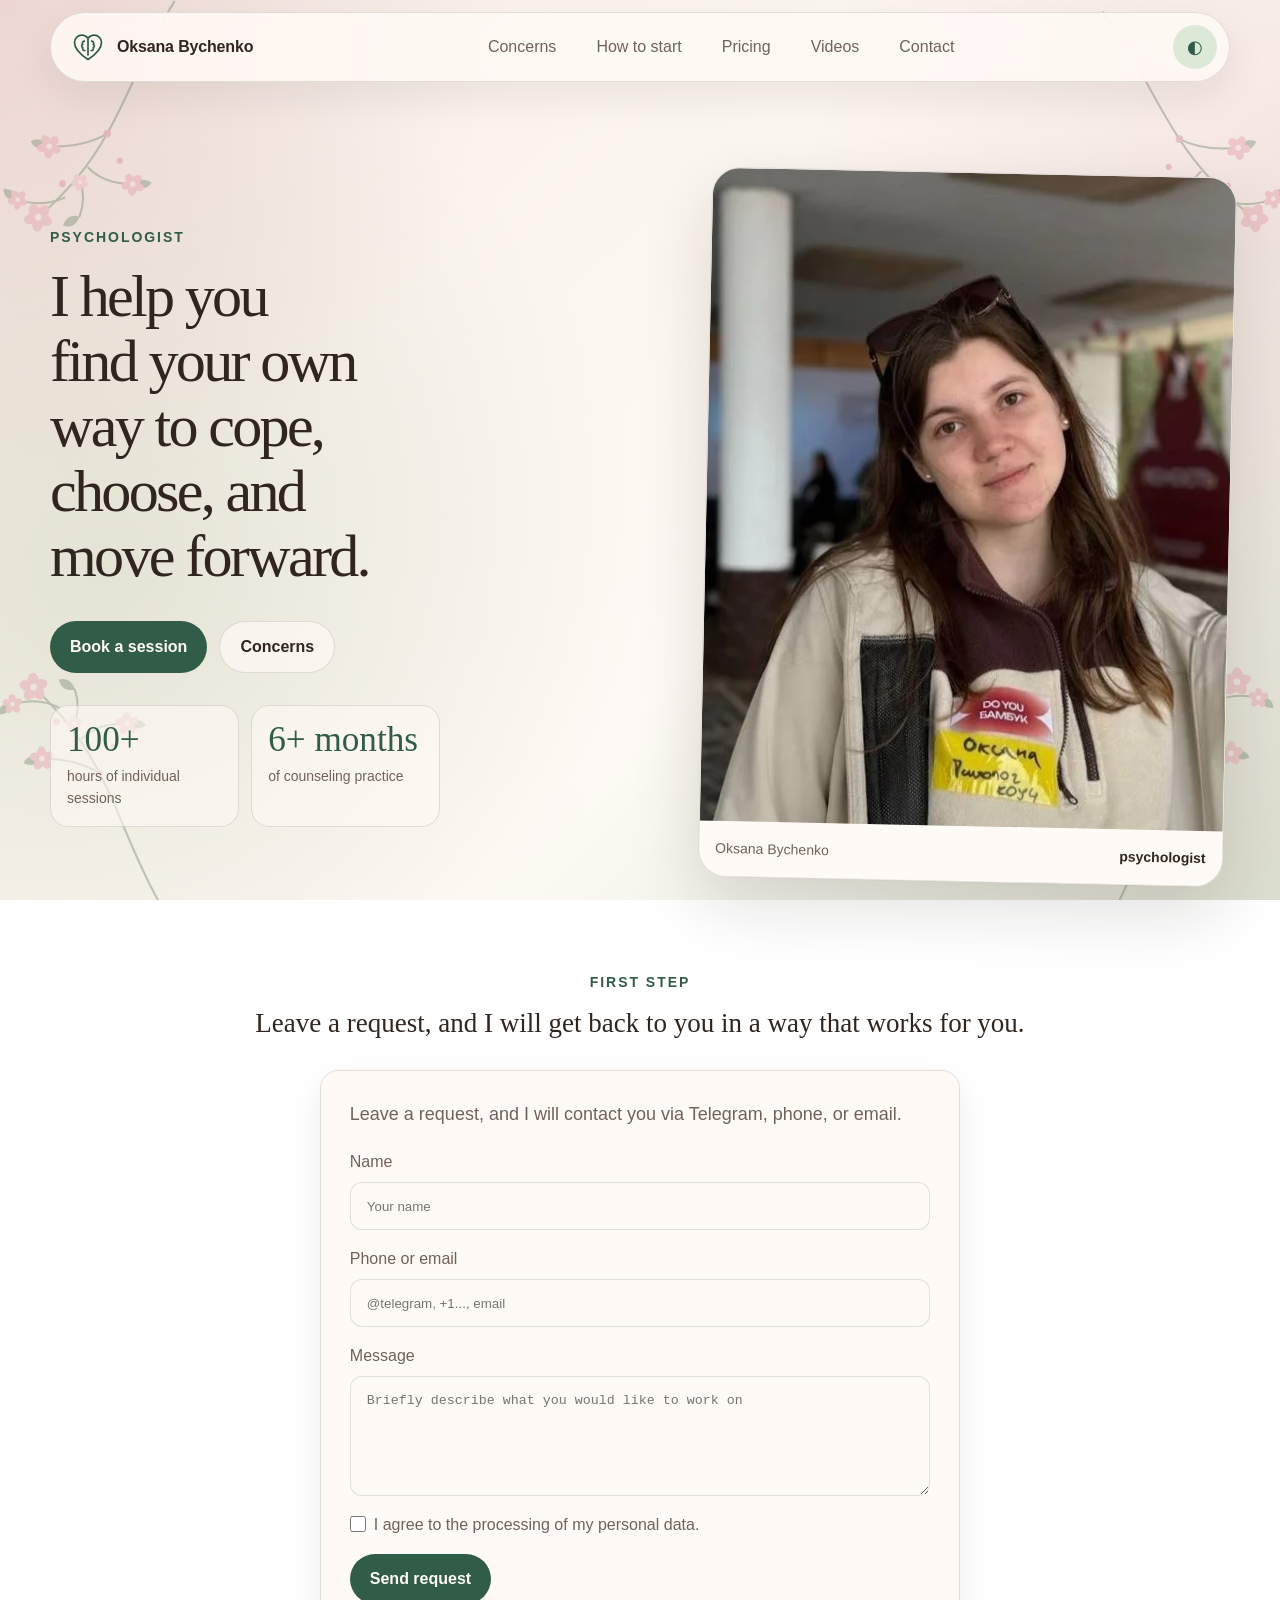
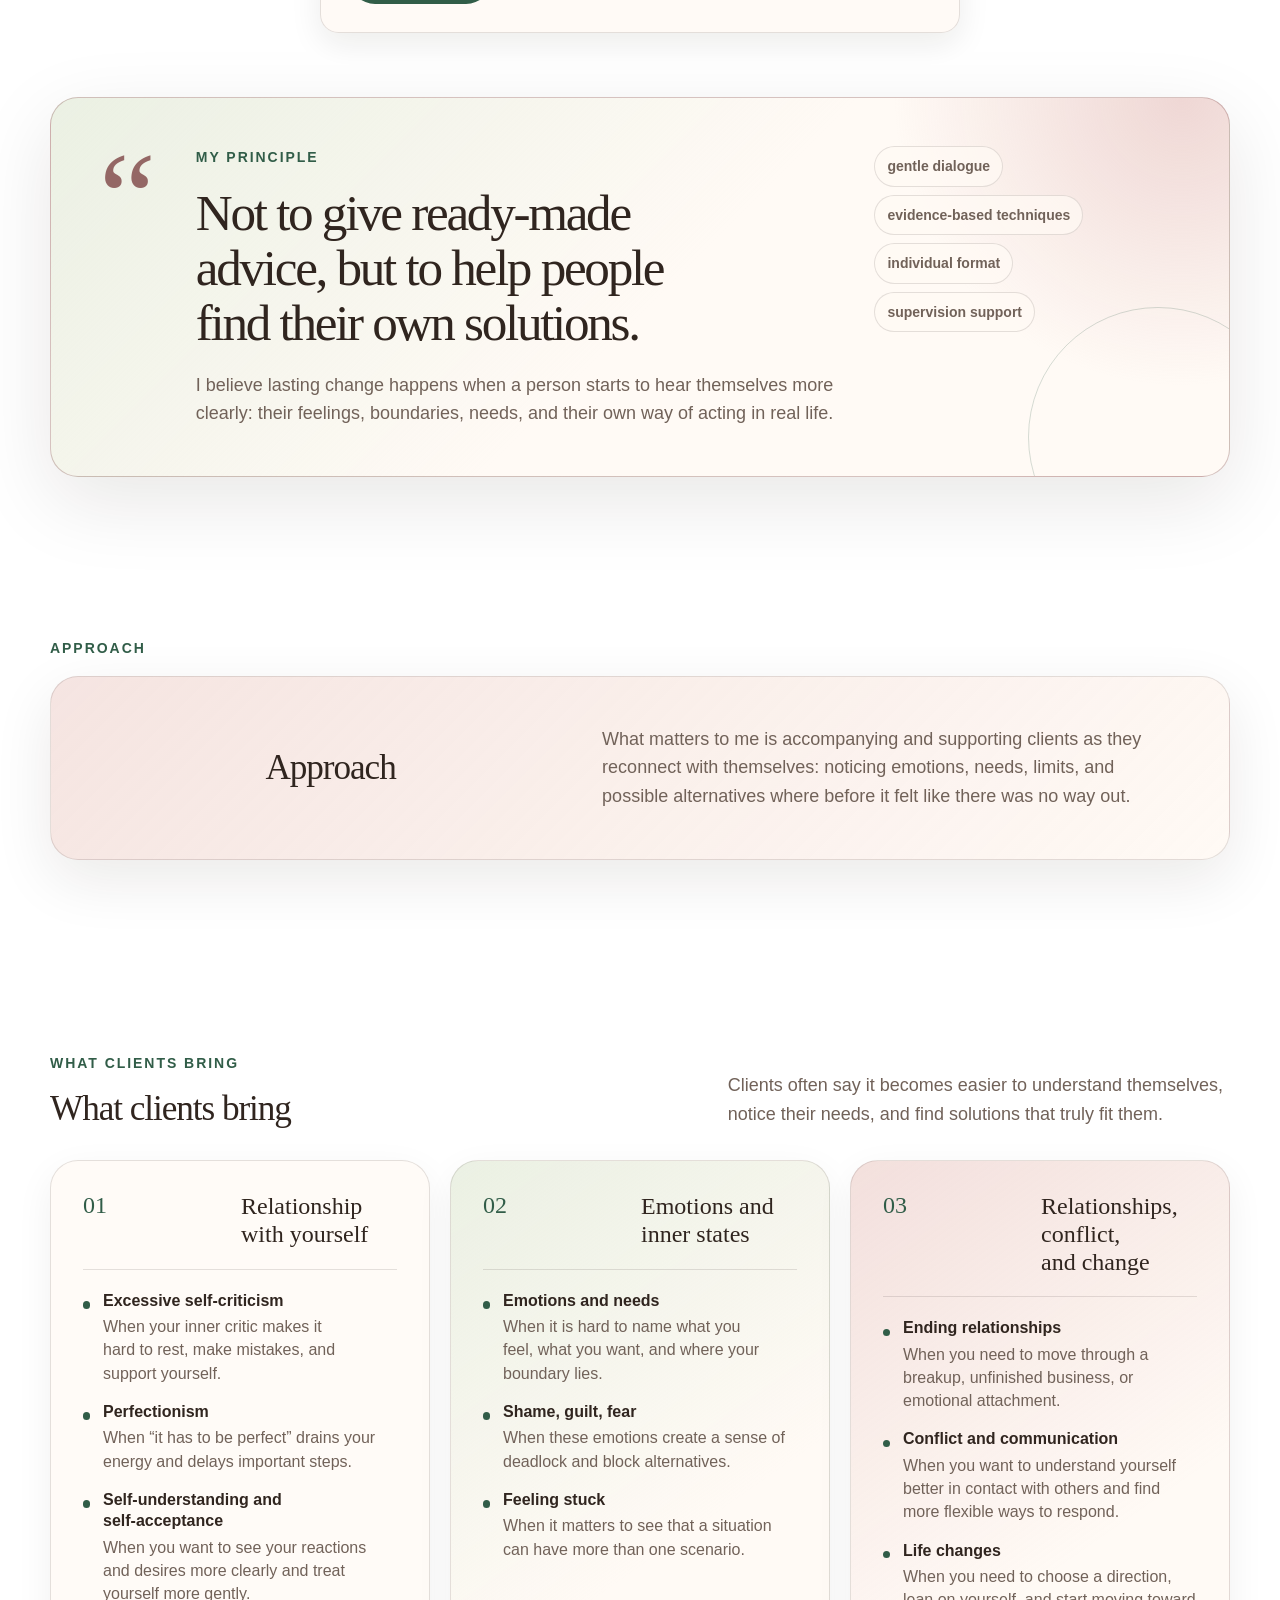
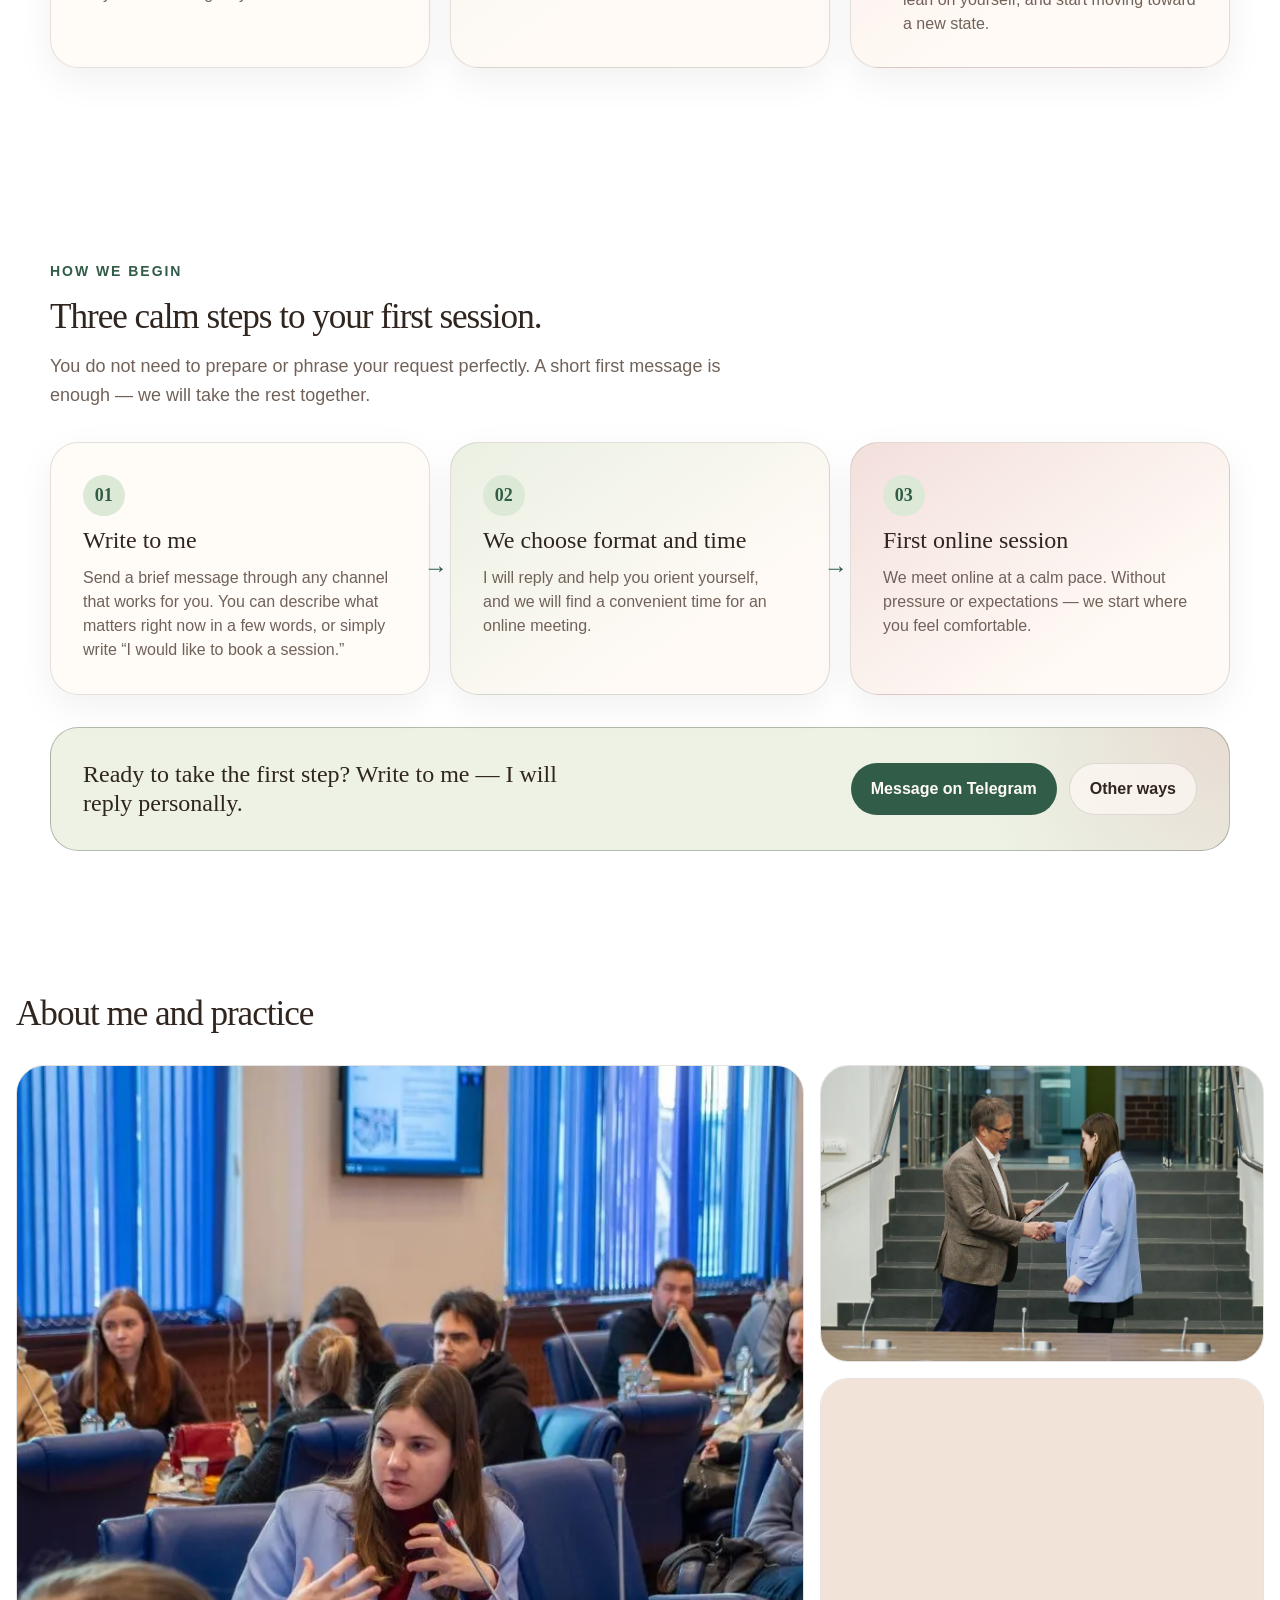
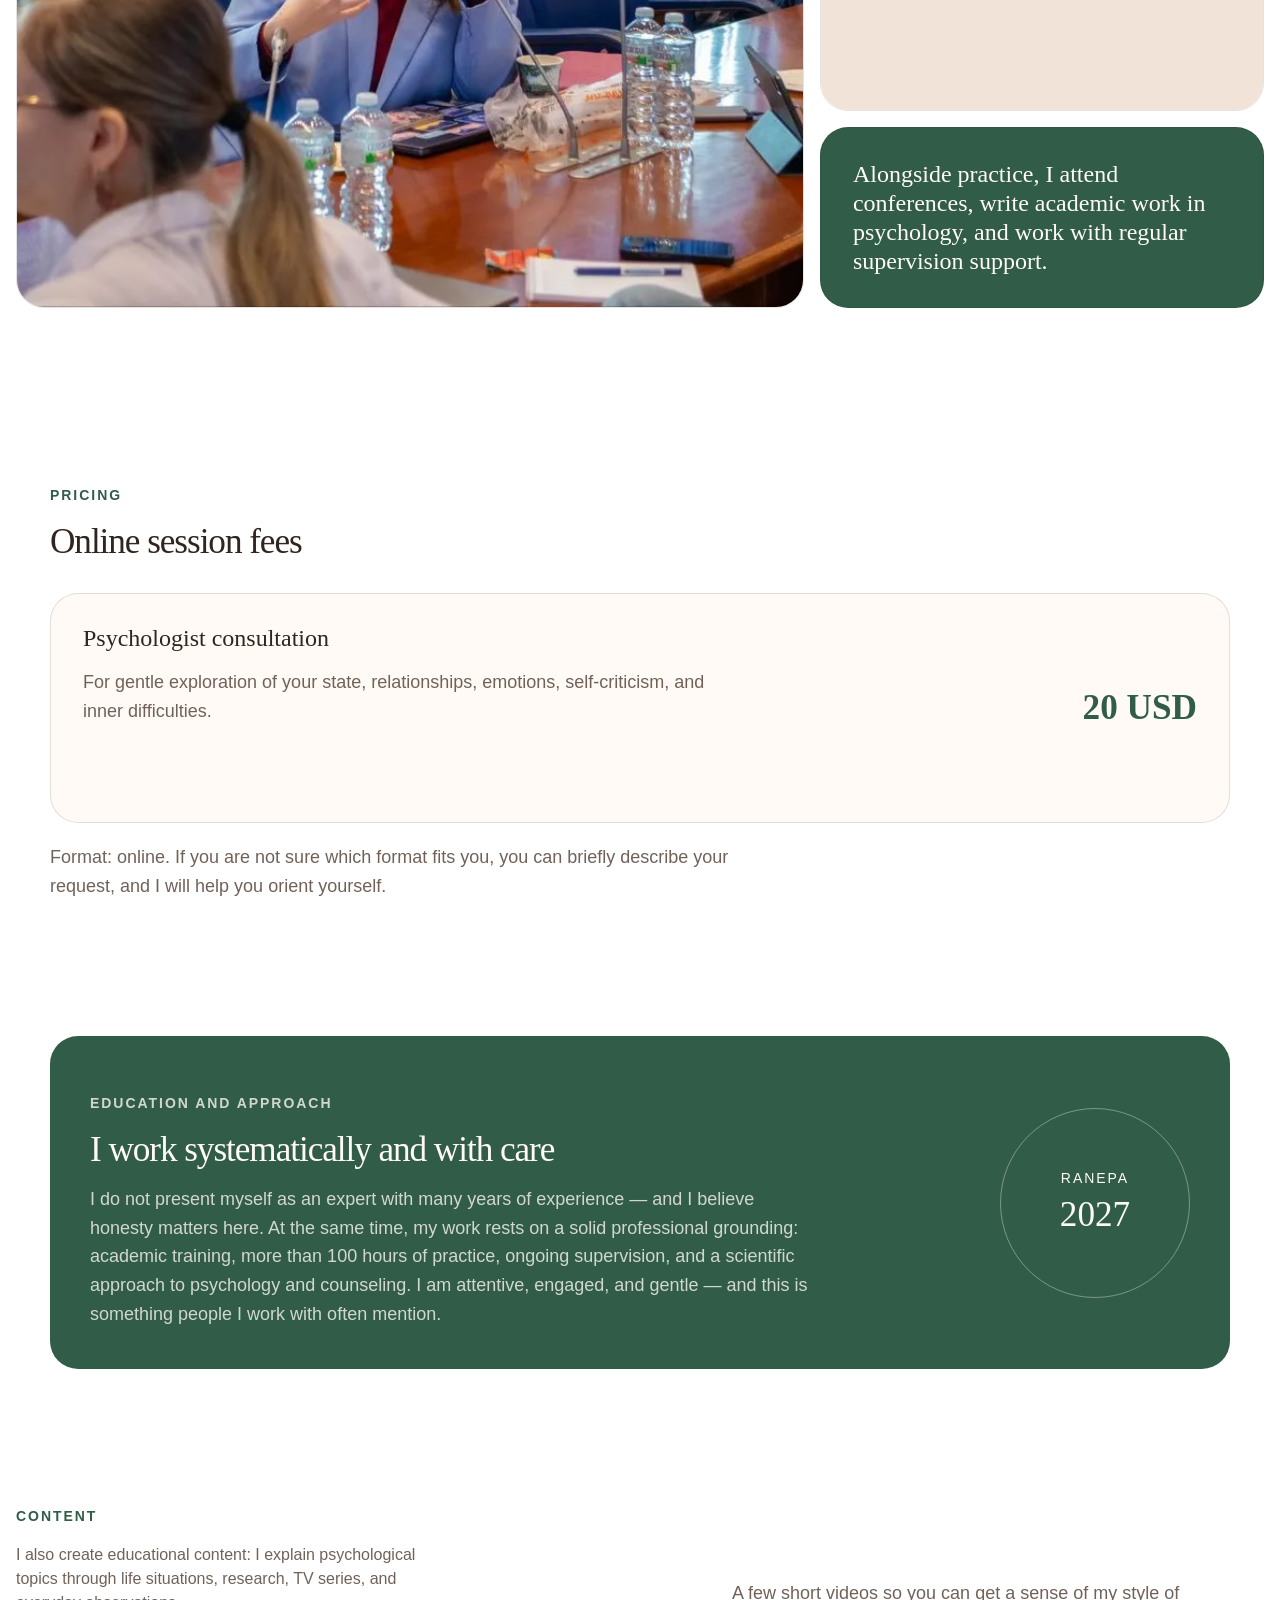
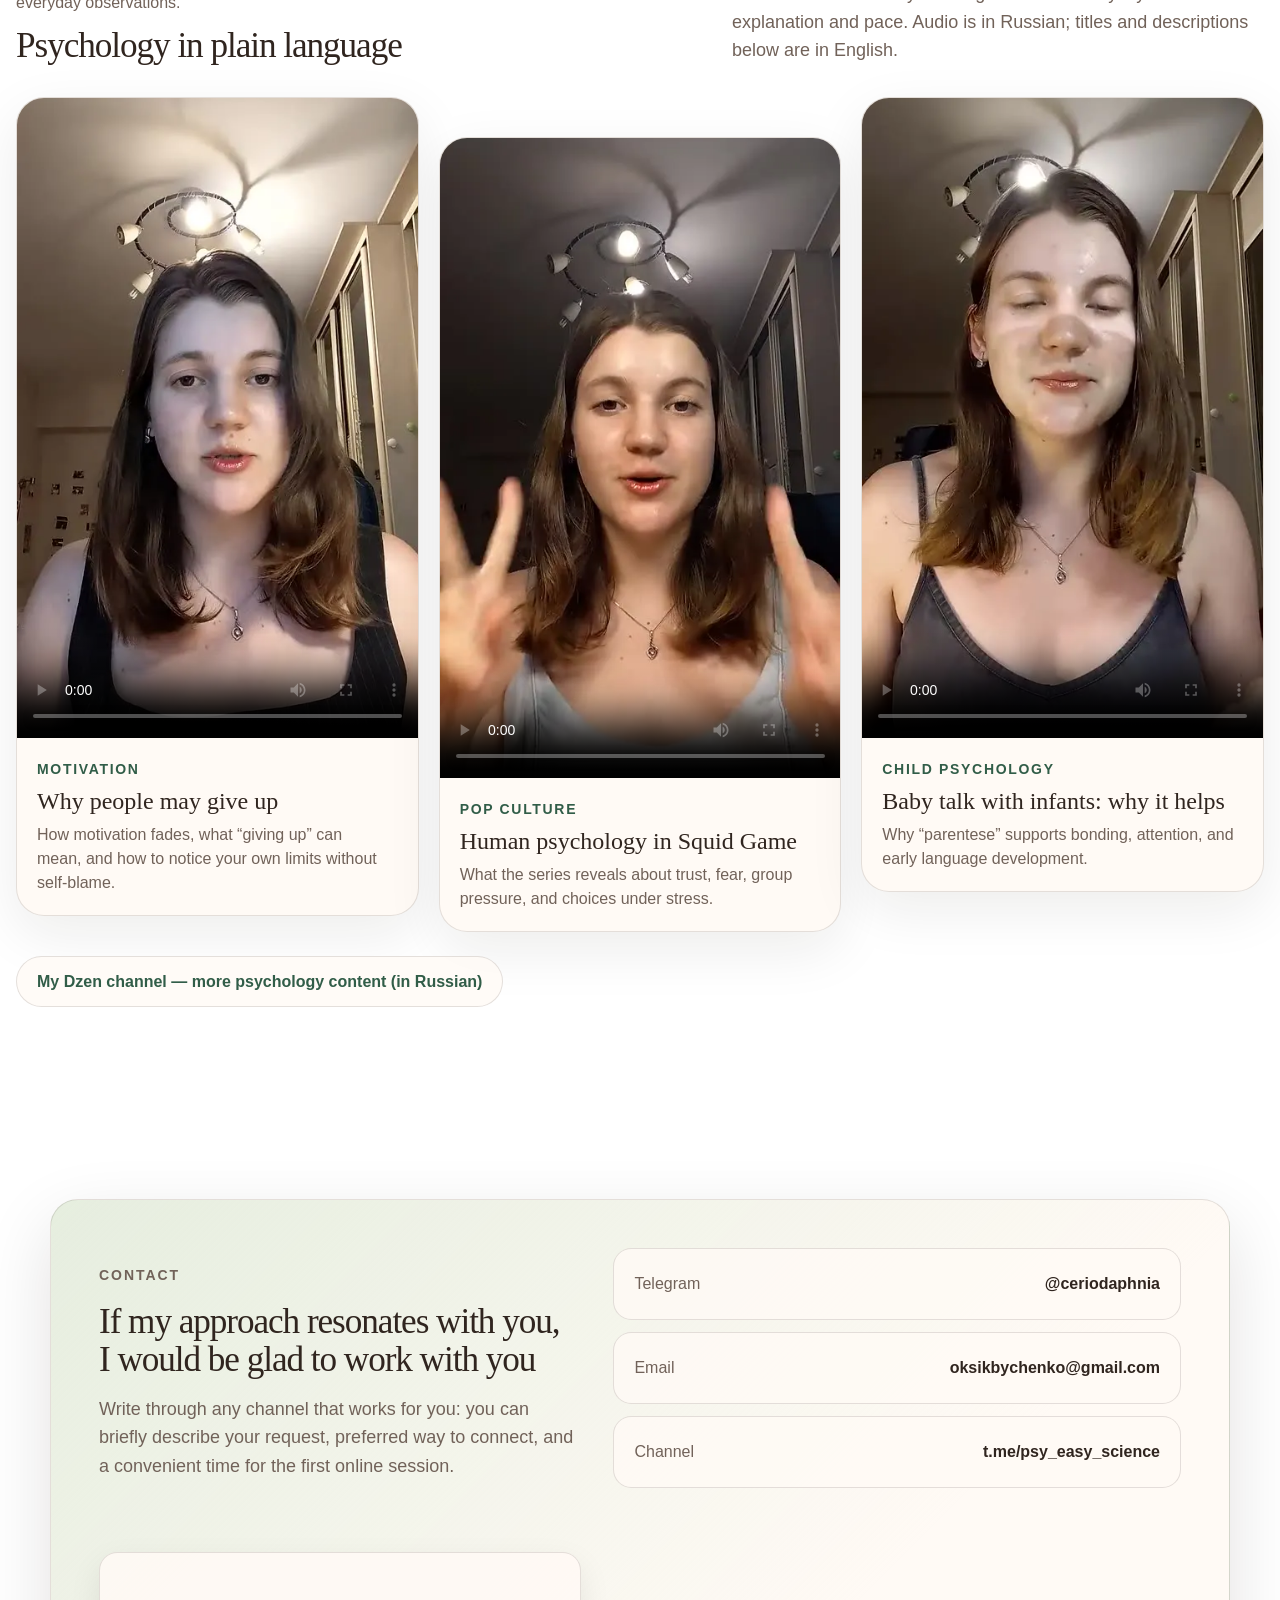
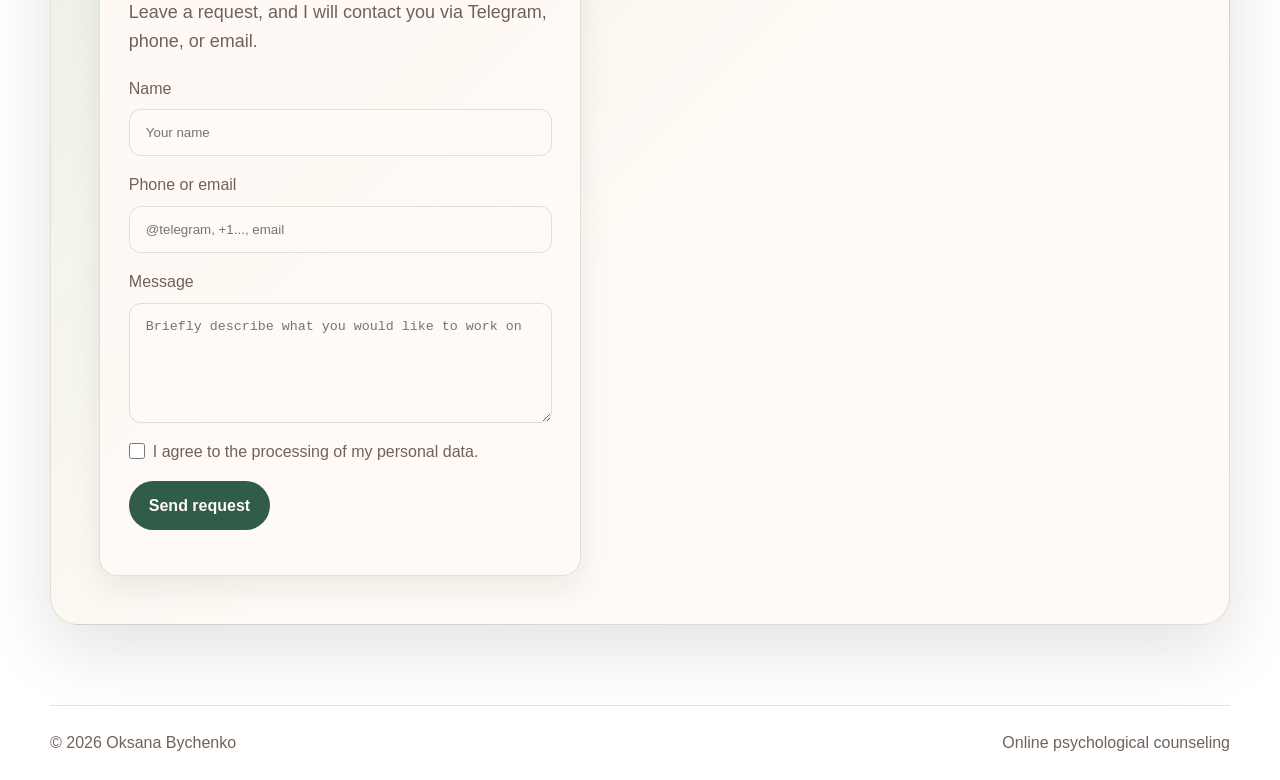
==== commit b8c32348: "Add files via upload" ====
--- a/index.html
+++ b/index.html
@@ -70,9 +70,8 @@
 </header>
 <main id="main"><section aria-labelledby="hero-title" class="hero" id="top">
 <div class="hero__content">
-<p class="eyebrow">psychologist</p>
-<h1 id="hero-title">I help you find your own way to cope, choose, and move forward</h1>
-<p class="hero__lead">psychologist</p>
+<p class="eyebrow">Psychologist</p>
+<h1 id="hero-title">I help you find your own way to cope, choose, and move forward.</h1>
 <div aria-label="Contact for booking" class="hero__actions">
 <a class="button button--primary" href="#start">
               Book a session
@@ -94,7 +93,7 @@
 <figure class="portrait-card">
 <picture>
 <source srcset="assets/portrait-oksana.webp" type="image/webp"/>
-<img alt="Oksana Bychenko, psychologist" fetchpriority="high" height="640" src="assets/portrait-oksana.jpg" width="640"/>
+<img alt="Oksana Bychenko – psychologist" fetchpriority="high" height="640" src="assets/portrait-oksana.jpg" width="640"/>
 </picture>
 <figcaption>
 <span>Oksana Bychenko</span>
@@ -106,12 +105,12 @@
 
 <section aria-labelledby="start-form-title" class="start start--form-centered" id="start">
 <div class="section-heading reveal">
-<p class="eyebrow">first step</p>
-<h2 id="start-form-title">Leave a request and I will contact you in a way that works for you</h2>
+<p class="eyebrow">First step</p>
+<h2 id="start-form-title">Leave a request, and I will get back to you in a way that works for you.</h2>
 </div>
 <div class="start__grid start__grid--single">
 <div class="contact-form-card reveal">
-<p class="contact-form-intro">Leave a request and I will contact you via Telegram, phone, or email.</p>
+<p class="contact-form-intro">Leave a request, and I will contact you via Telegram, phone, or email.</p>
 <form id="contact-form" class="contact-form" action="javascript:void(0);" method="POST">
 <label>
 <span>Name</span>
@@ -141,30 +140,29 @@
 <div>
 
 <p class="eyebrow">My principle</p>
-<h2 id="principle-title">Not to give ready-made advice, but to help people find their own solutions</h2>
+<h2 id="principle-title">Not to give ready-made advice, but to help people find their own solutions.</h2>
 <p>I believe lasting change happens when a person starts to hear themselves more clearly: their feelings, boundaries, needs, and their own way of acting in real life.</p>
 </div>
 <ul aria-label="What supports the work" class="principle-card__tags"><li>gentle dialogue</li><li>evidence-based techniques</li><li>individual format</li><li>supervision support</li></ul>
 </div>
 </section><section aria-labelledby="approach-title" class="section section--intro">
-<div class="section__label">approach</div>
+<div class="section__label">Approach</div>
 <div class="intro-card">
 <div class="intro-card__title">
 <h2 id="approach-title">Approach</h2>
 </div>
 <div class="intro-card__copy">
-<p>What matters to me is accompanying and supporting clients as they reconnect with themselves: noticing emotions, needs, limits, and possible alternatives where it once felt like there was no way out.</p></div>
+<p>What matters to me is accompanying and supporting clients as they reconnect with themselves: noticing emotions, needs, limits, and possible alternatives where before it felt like there was no way out.</p></div>
 </div>
 </div>
 </section><section aria-labelledby="requests-title" class="section" id="requests">
 <div class="section__header section__header--split">
 <div>
-<p class="eyebrow">what clients bring</p>
+<p class="eyebrow">What clients bring</p>
 <h2 id="requests-title">What clients bring</h2>
 </div>
 <p>
-            Clients often say it becomes easier to understand themselves, notice their needs, and find solutions
-            that truly fit them.
+            Clients often say it becomes easier to understand themselves, notice their needs, and find solutions that truly fit them.
           </p>
 </div>
 <div class="request-groups">
@@ -204,7 +202,7 @@
 </li>
 <li>
 <strong>Feeling stuck</strong>
-<p>When it is important to see that a situation can have more than one scenario.</p>
+<p>When it matters to see that a situation can have more than one scenario.</p>
 </li>
 </ul>
 </article>
@@ -220,7 +218,7 @@
 </li>
 <li>
 <strong>Conflict and communication</strong>
-<p>When you want to understand yourself better in contact with others and find more flexible solutions.</p>
+<p>When you want to understand yourself better in contact with others and find more flexible ways to respond.</p>
 </li>
 <li>
 <strong>Life changes</strong>
@@ -232,17 +230,16 @@
 </section><section aria-labelledby="start-steps-title" class="section section--start">
 <div class="section__header">
 <p class="eyebrow">How we begin</p>
-<h2 id="start-steps-title">Three calm steps to your first session</h2>
+<h2 id="start-steps-title">Three calm steps to your first session.</h2>
 <p>
-            You do not need to prepare or phrase your request perfectly. A first short message is enough —
-            we will take the rest together.
+            You do not need to prepare or phrase your request perfectly. A short first message is enough — we will take the rest together.
           </p>
 </div>
 <ol class="start-steps">
 <li class="start-step">
 <span class="start-step__index">01</span>
 <h3>Write to me</h3>
-<p>Send a short message through a channel that works for you. You can describe what matters right now in a few words, or simply write “I would like to book a session.”</p>
+<p>Send a brief message through any channel that works for you. You can describe what matters right now in a few words, or simply write “I would like to book a session.”</p>
 </li>
 <li class="start-step">
 <span class="start-step__index">02</span>
@@ -262,7 +259,10 @@
 <a class="button button--ghost" href="#contacts">Other ways</a>
 </div>
 </div>
-</section><section aria-label="Photos from academic and educational work" class="section section--photo">
+</section><section aria-labelledby="about-title" class="section section--photo">
+<div class="section__header">
+<h2 id="about-title">About me and practice</h2>
+</div>
 <div class="photo-grid">
 <figure class="photo-grid__large">
 <picture>
@@ -291,32 +291,28 @@
 </div>
 </section><section aria-labelledby="price-title" class="section" id="price">
 <div class="section__header">
-<p class="eyebrow">pricing</p>
+<p class="eyebrow">Pricing</p>
 <h2 id="price-title">Online session fees</h2>
 </div>
 <div class="price-grid" style="display:block;width:100%;">
 <article class="price-card" style="width:100%;max-width:none;">
 <div>
-<h3>Psychology consultation</h3>
+<h3>Psychologist consultation</h3>
 <p>For gentle exploration of your state, relationships, emotions, self-criticism, and inner difficulties.</p>
 </div>
-<strong>1,750 ₽</strong>
+<strong>20 USD</strong>
 </article>
 </div>
 <p class="price-note">
-          Format: online. If you are not sure which format fits, you can write briefly about your request and I will help you orient yourself.
+          Format: online. If you are not sure which format fits you, you can briefly describe your request, and I will help you orient yourself.
         </p>
 </section><section aria-labelledby="education-title" class="section section--education">
 <div class="education">
 <div>
-<p class="eyebrow">education and approach</p>
+<p class="eyebrow">Education and approach</p>
 <h2 id="education-title">I work systematically and with care</h2>
 <p>
-              I do not present myself as an expert with many years of experience — and I believe honesty
-              matters here. Still, my work rests on real professional grounding:
-              academic training, more than 100 hours of practice, ongoing supervision, and
-              a scientific approach to psychology and counseling. I am attentive, engaged, and
-              gentle — and that is what people I work with often mention.
+              I do not present myself as an expert with many years of experience — and I believe honesty matters here. At the same time, my work rests on a solid professional grounding: academic training, more than 100 hours of practice, ongoing supervision, and a scientific approach to psychology and counseling. I am attentive, engaged, and gentle — and this is something people I work with often mention.
             </p>
 </div>
 <div aria-hidden="true" class="education__seal">
@@ -327,9 +323,9 @@
 </section><section aria-labelledby="videos-title" class="section section--videos" id="videos">
 <div class="section__header section__header--split">
 <div>
-<p class="eyebrow">content</p>
+<p class="eyebrow">Content</p>
 <p class="section__subcopy">
-              I also develop educational content: I explain psychological topics through life situations,
+              I also create educational content: I explain psychological topics through life situations,
               research, TV series, and everyday observations.
             </p>
 <h2 id="videos-title">Psychology in plain language</h2>
@@ -342,7 +338,7 @@
 <source src="assets/video-motivation.mp4" type="video/mp4"/>
 </video>
 <div>
-<span>motivation</span>
+<span>Motivation</span>
 <h3>Why people may give up</h3>
 <p class="video-card__desc">How motivation fades, what “giving up” can mean, and how to notice your own limits without self-blame.</p>
 </div>
@@ -352,7 +348,7 @@
 <source src="assets/video-squid-game.mp4" type="video/mp4"/>
 </video>
 <div>
-<span>pop culture</span>
+<span>Pop culture</span>
 <h3>Human psychology in Squid Game</h3>
 <p class="video-card__desc">What the series reveals about trust, fear, group pressure, and choices under stress.</p>
 </div>
@@ -362,21 +358,20 @@
 <source src="assets/video-child-psychology.mp4" type="video/mp4"/>
 </video>
 <div>
-<span>child psychology</span>
+<span>Child psychology</span>
 <h3>Baby talk with infants: why it helps</h3>
 <p class="video-card__desc">Why “parentese” supports bonding, attention, and early language development.</p>
 </div>
 </article>
 </div>
-<a class="video-link" href="https://dzen.ru/id/6a383b210b2d3957c313c964" rel="noreferrer" target="_blank">My Dzen channel — more psychology content (Russian)</a>
+<a class="video-link" href="https://dzen.ru/id/6a383b210b2d3957c313c964" rel="noreferrer" target="_blank">My Dzen channel — more psychology content (in Russian)</a>
 </section><section aria-labelledby="contacts-title" class="section section--contact" id="contacts">
 <div class="contact-card">
 <div>
-<p class="eyebrow">contact</p>
+<p class="eyebrow">Contact</p>
 <h2 id="contacts-title">If my approach resonates with you, I would be glad to work with you</h2>
 <p>
-              Write through a channel that works for you: you can briefly describe your request, preferred way to connect, and a convenient time for the first
-              online session.
+              Write through any channel that works for you: you can briefly describe your request, preferred way to connect, and a convenient time for the first online session.
             </p>
 </div>
 <div aria-label="Oksana Bychenko contact details" class="contact-links">
@@ -394,7 +389,7 @@
 </a>
 </div>
 <div class="contact-form-card">
-<p class="contact-form-intro">Leave a request and I will contact you via Telegram, phone, or email.</p>
+<p class="contact-form-intro">Leave a request, and I will contact you via Telegram, phone, or email.</p>
 <form id="contact-form-footer" class="contact-form" action="javascript:void(0);" method="POST">
 <label>
 <span>Name</span>
--- a/styles.css
+++ b/styles.css
@@ -643,6 +643,12 @@
   padding-block: clamp(var(--space-8), 7vw, var(--space-20));
 }
 
+.section--photo .section__header {
+  width: min(calc(100% - var(--space-8)), 1320px);
+  max-width: none;
+  margin-inline: auto;
+}
+
 .photo-grid {
   display: grid;
   grid-template-columns: minmax(0, 1.1fr) minmax(260px, 0.62fr);
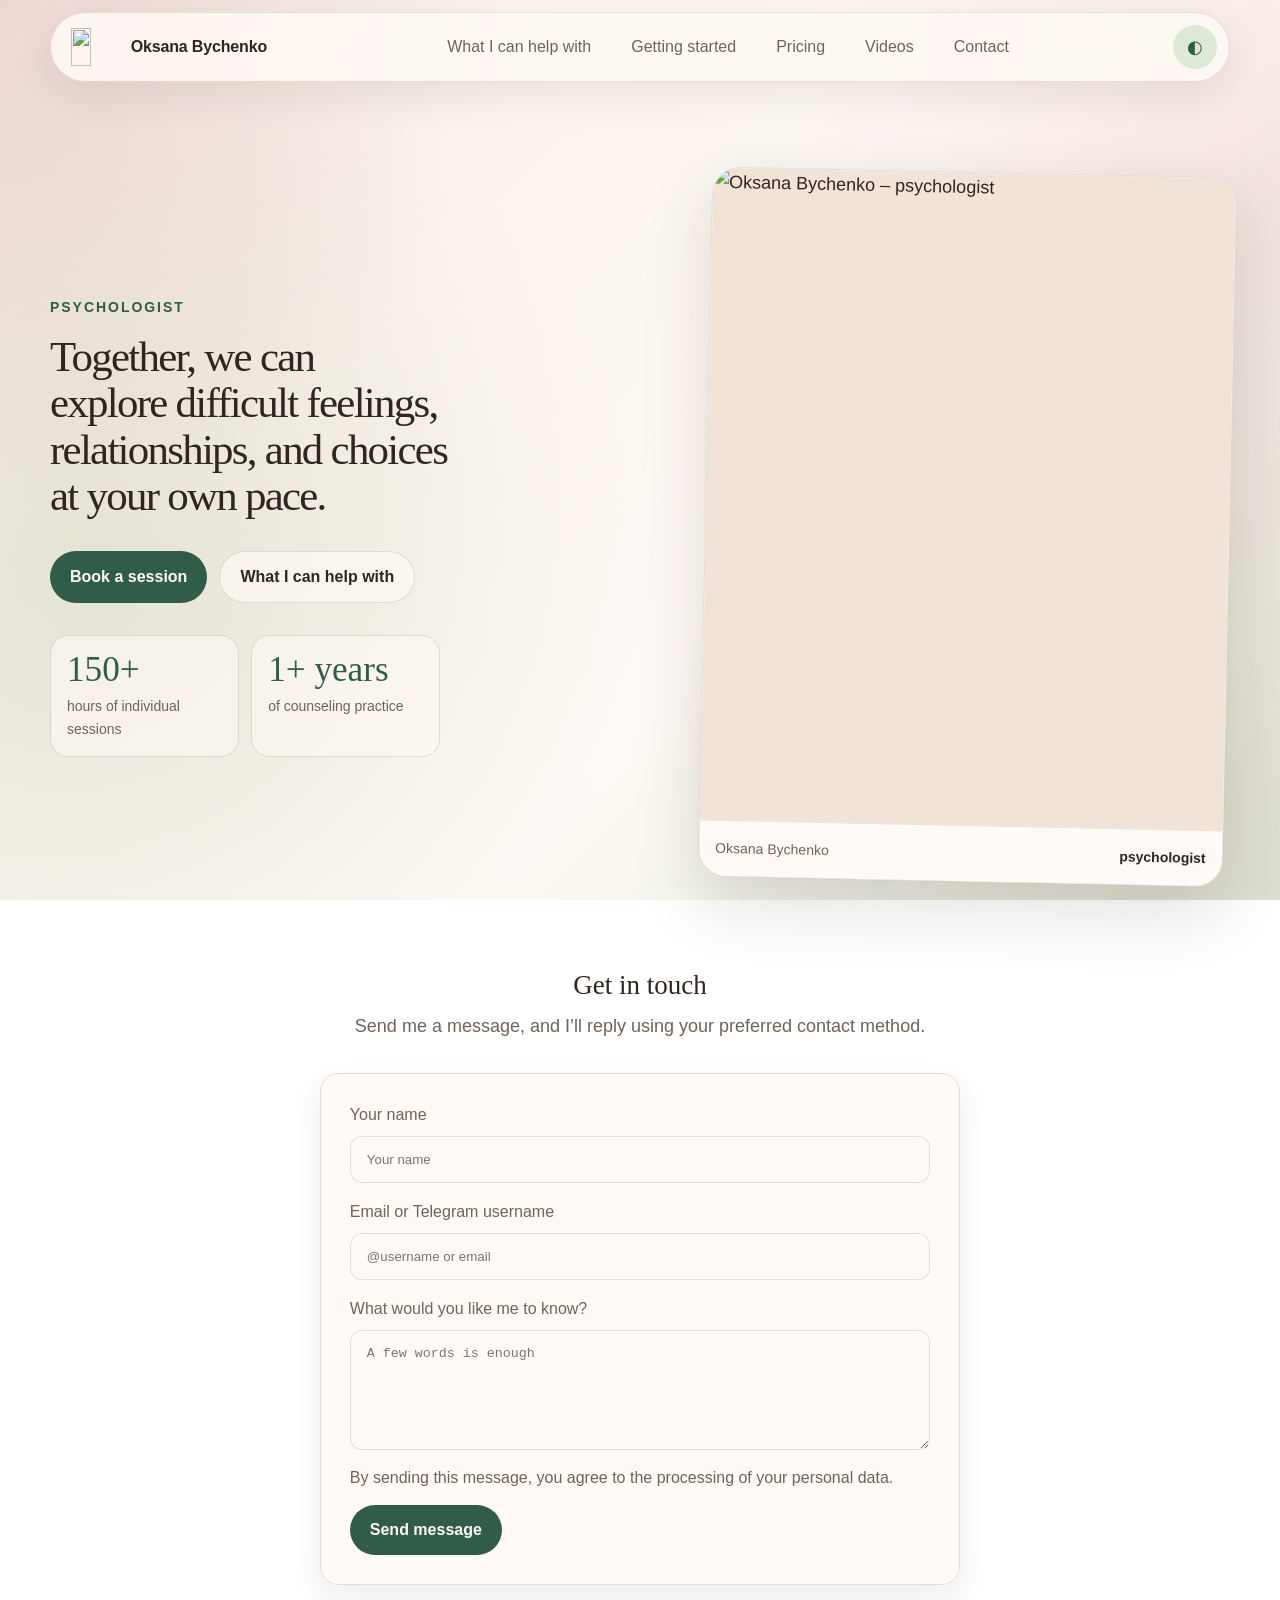
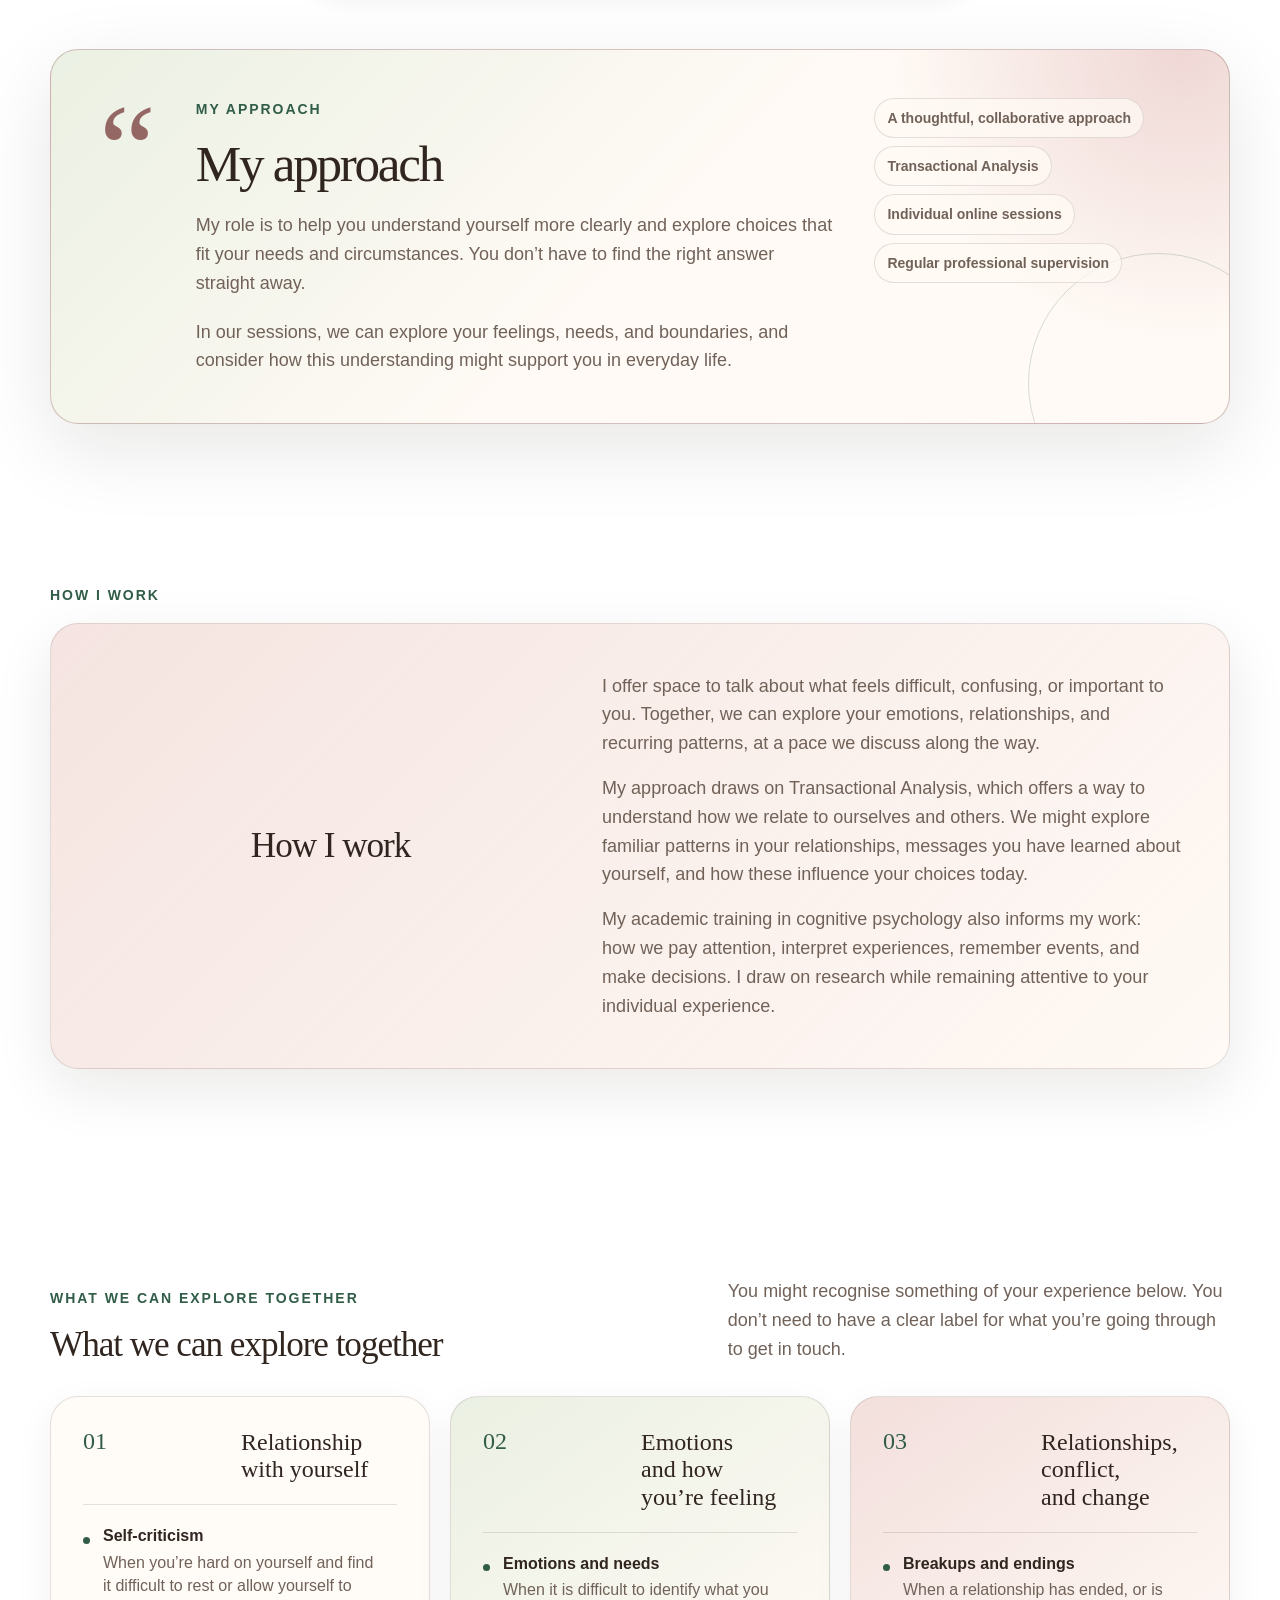
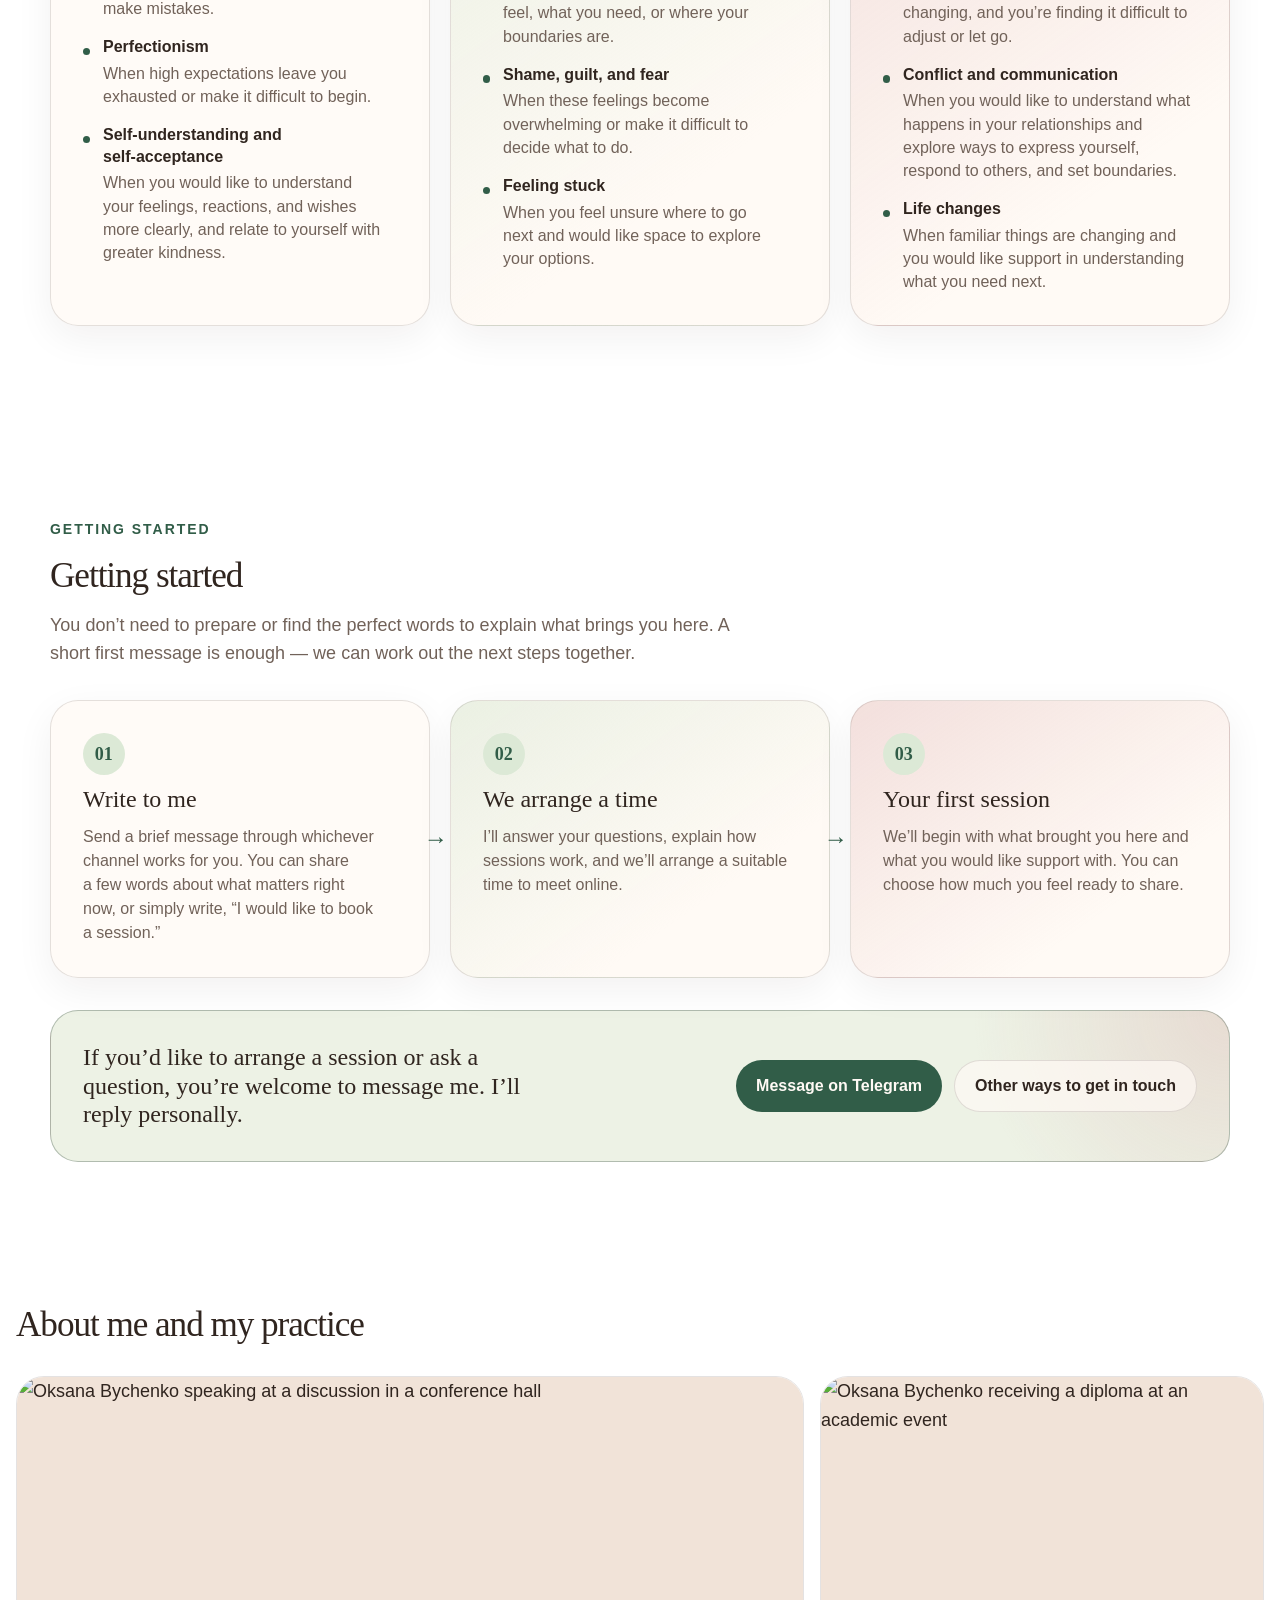
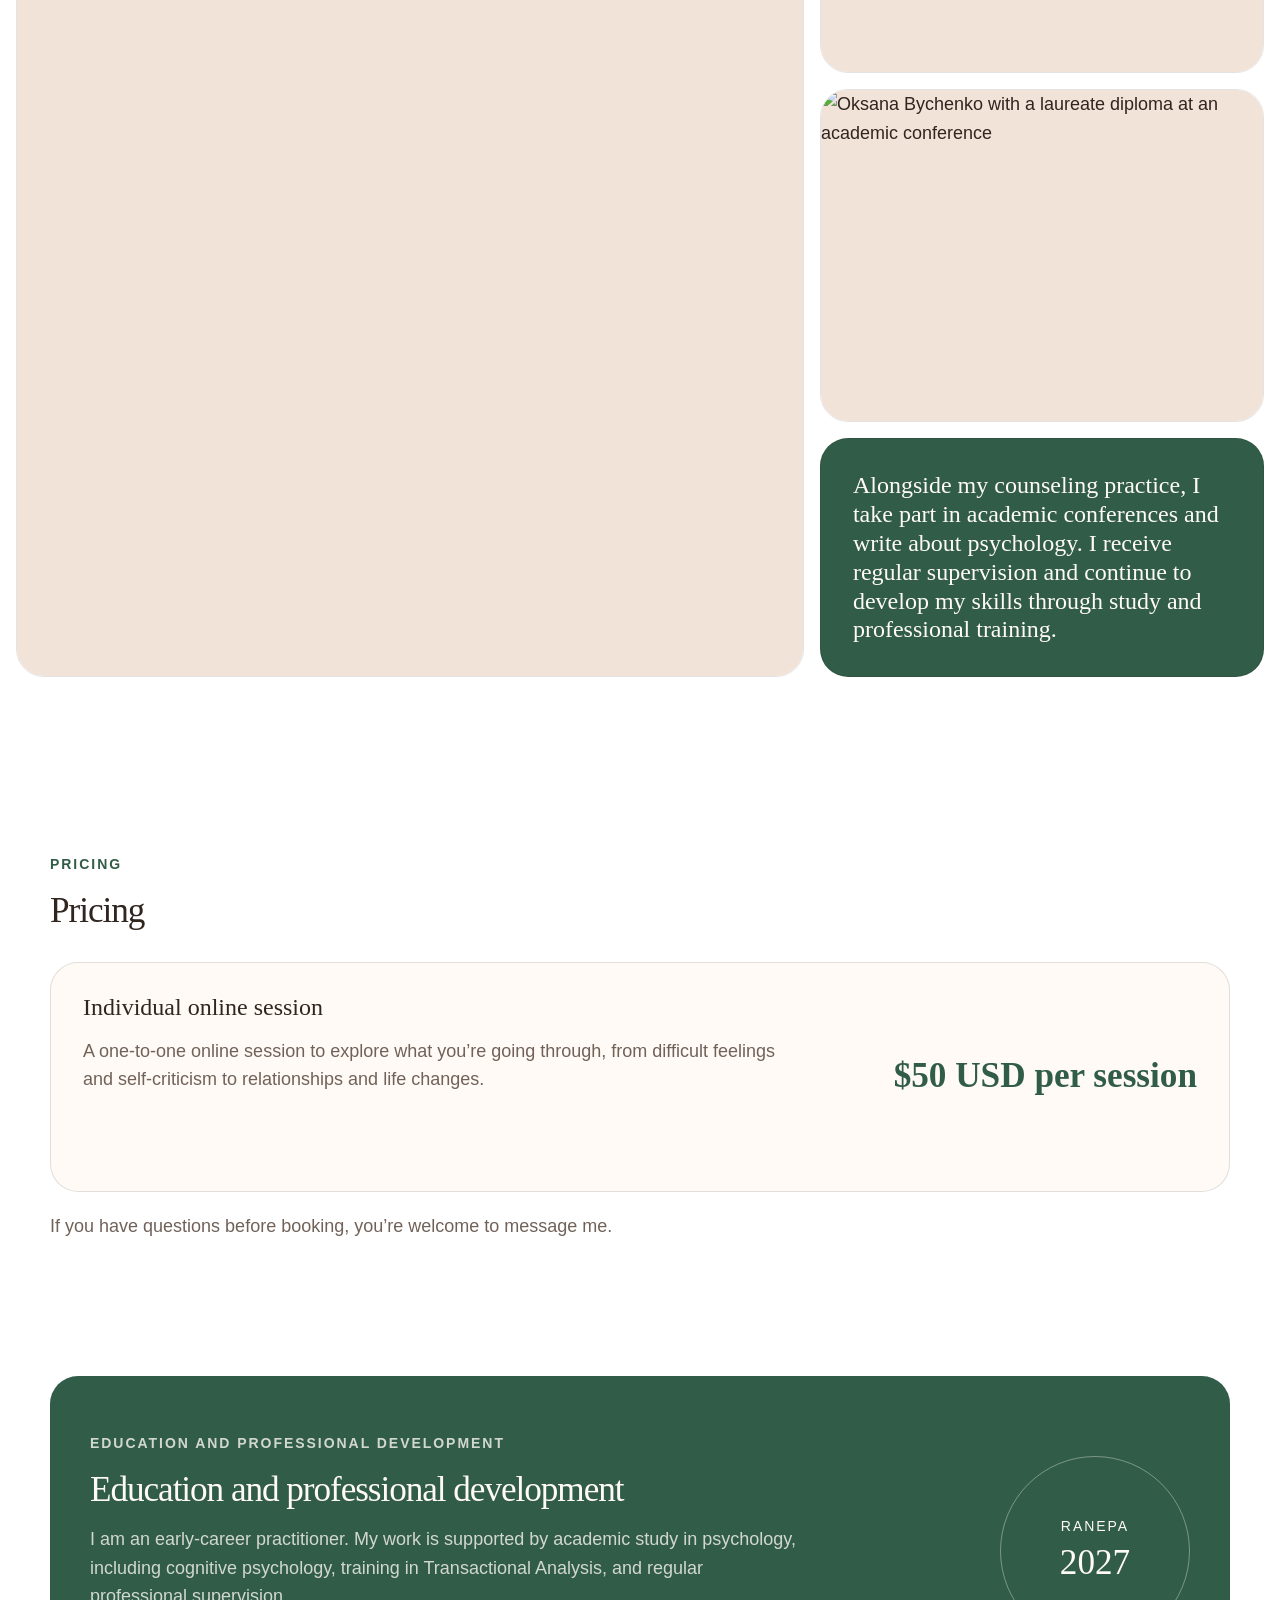
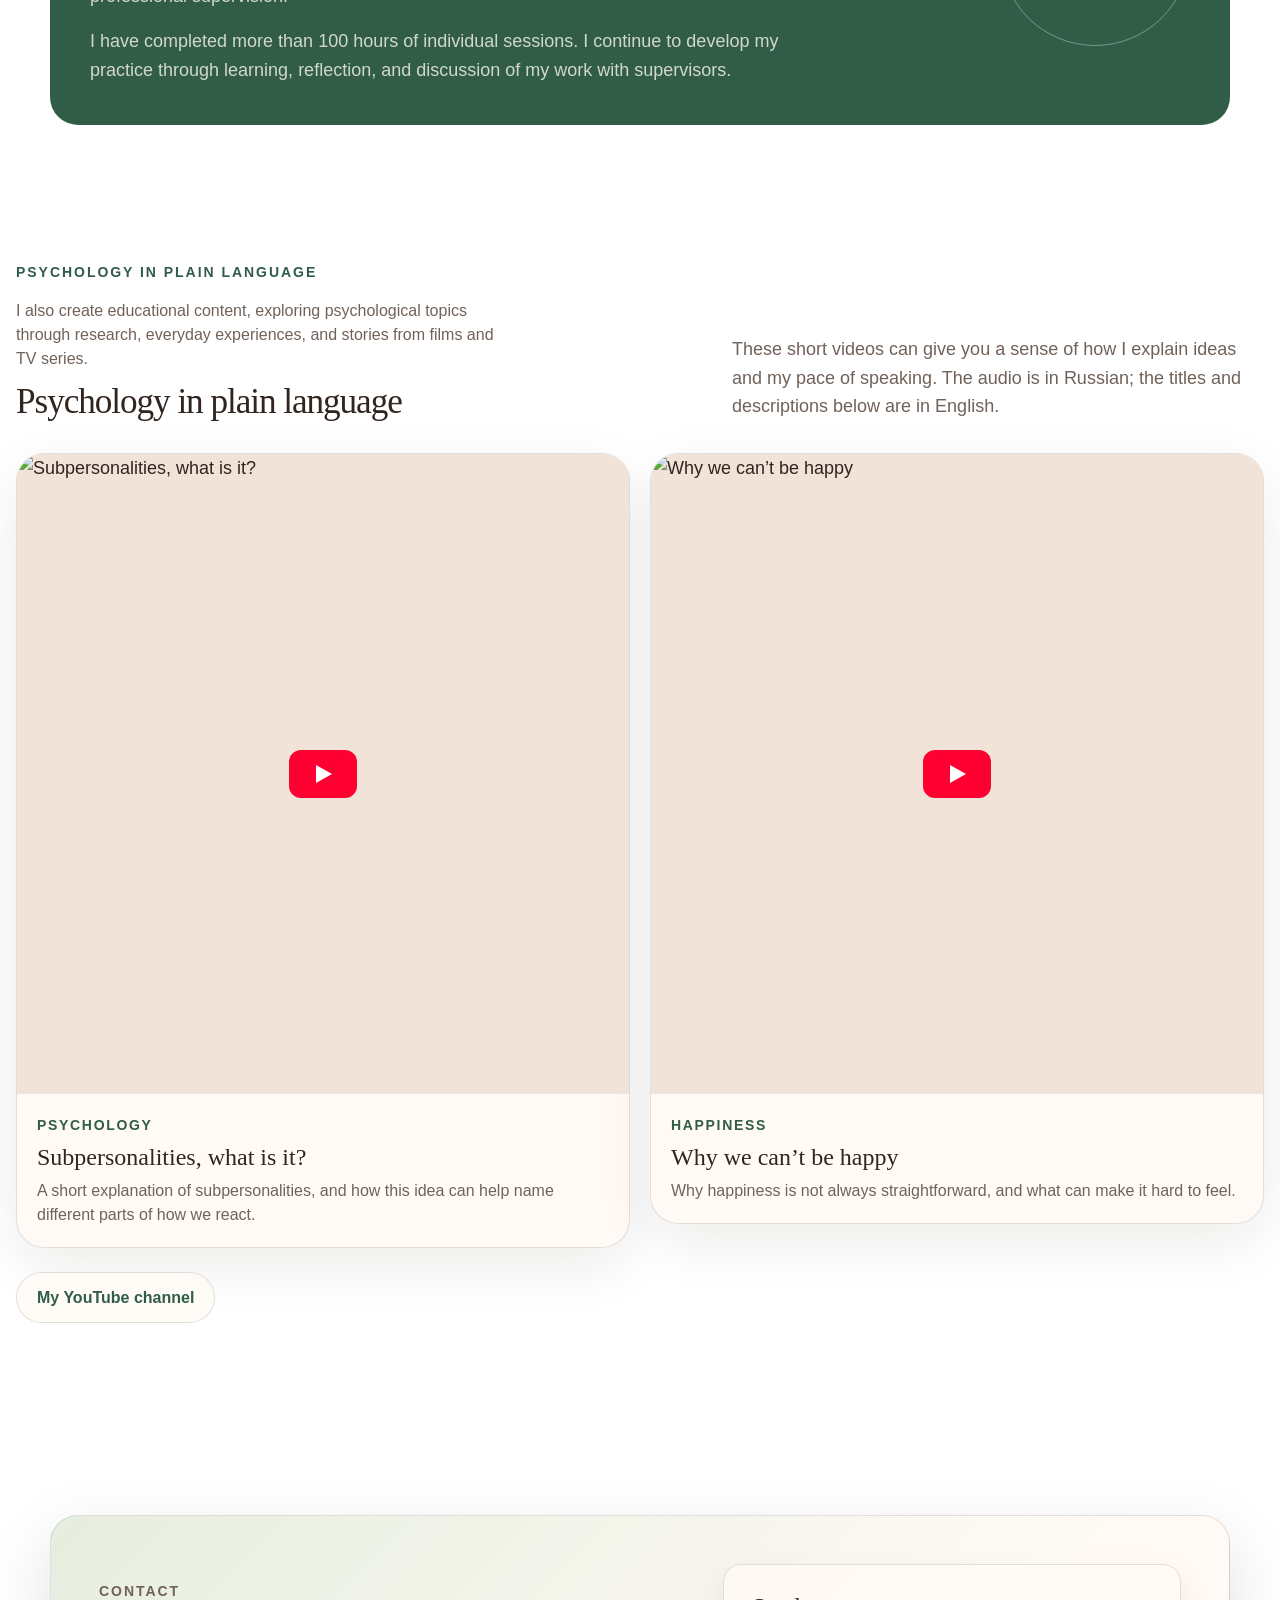
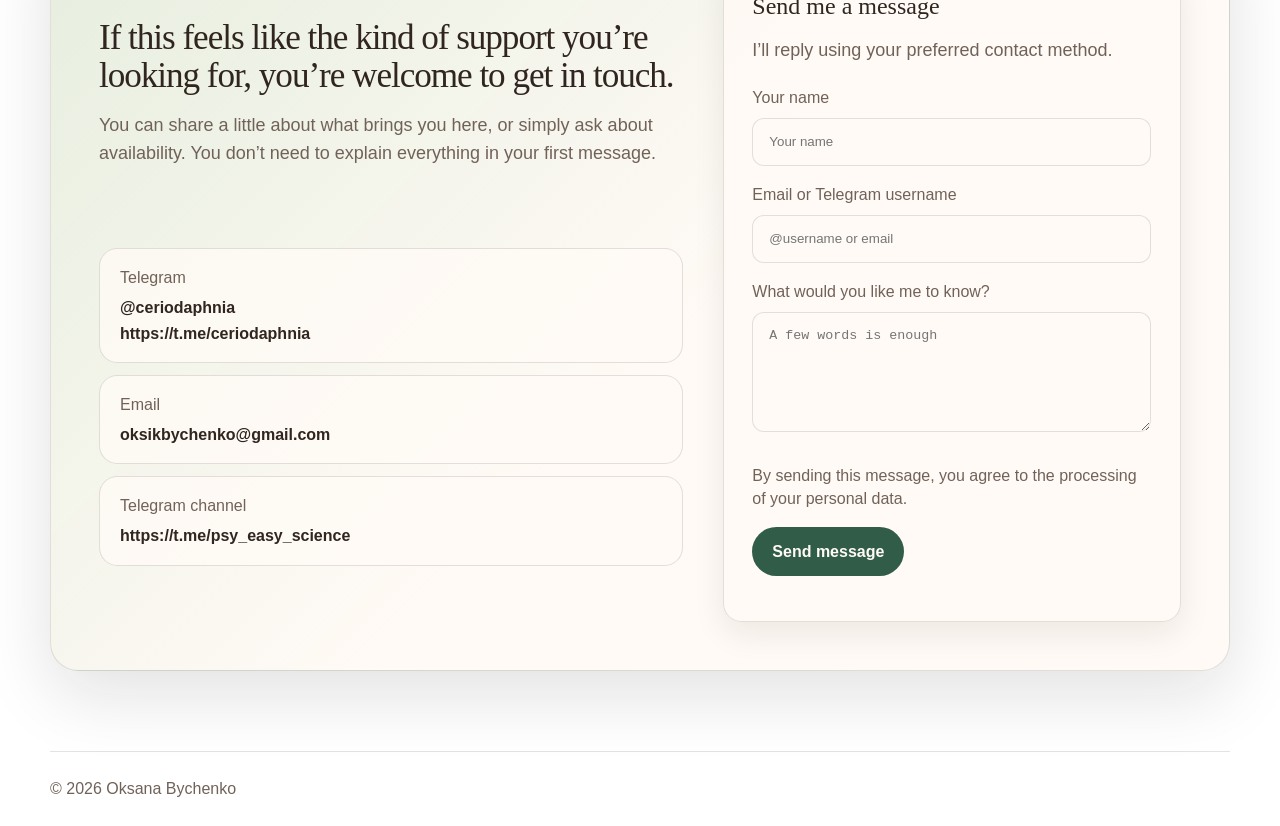
==== commit 8b03ee05: "Add files via upload" ====
--- a/index.html
+++ b/index.html
@@ -4,15 +4,15 @@
 <head>
 <meta charset="utf-8"/>
 <meta content="width=device-width, initial-scale=1.0" name="viewport"/>
-<link href="assets/favicon.svg" rel="icon" type="image/svg+xml"/>
-<link href="assets/favicon-32.png" rel="icon" sizes="32x32" type="image/png"/>
-<link href="assets/favicon-16.png" rel="icon" sizes="16x16" type="image/png"/>
+<link href="assets/favicon.ico" rel="icon" sizes="any"/>
+<link href="assets/favicon-32.png" rel="icon" type="image/png" sizes="32x32"/>
+<link href="assets/favicon-16.png" rel="icon" type="image/png" sizes="16x16"/>
 <link href="assets/apple-touch-icon.png" rel="apple-touch-icon"/>
 <title>Oksana Bychenko | Online Psychologist</title>
-<meta content="Oksana Bychenko: psychologist-consultant. Online sessions, a format tailored to your needs, and an evidence-based approach." name="description"/>
+<meta content="Oksana Bychenko, psychologist. Together, we can explore difficult feelings, relationships, and choices at your own pace." name="description"/>
 <meta content="#f7efe7" name="theme-color"/>
-<meta content="Oksana Bychenko | Psychologist" property="og:title"/>
-<meta content="Gentle online work with self-criticism, perfectionism, relationships, emotions, conflicts, and finding your own solutions." property="og:description"/>
+<meta content="Oksana Bychenko | Online Psychologist" property="og:title"/>
+<meta content="Together, we can explore difficult feelings, relationships, and choices at your own pace." property="og:description"/>
 <meta content="website" property="og:type"/>
 <meta content="assets/portrait-oksana.jpg" property="og:image"/>
 <link href="https://api.fontshare.com" rel="preconnect"/>
@@ -25,6 +25,17 @@
   display: flex;
   flex-direction: column;
   align-items: center;
+}
+
+.start--form-centered .section-heading p {
+  margin-top: 0.75rem;
+  max-width: 40rem;
+  color: var(--color-text-muted);
+}
+
+.contact-form-card h3 {
+  margin-bottom: 0.5rem;
+  font-size: var(--text-lg);
 }
 
 .start__grid--single {
@@ -49,17 +60,12 @@
 </div>
 <header class="site-header" data-header="">
 <a aria-label="Oksana Bychenko, home" class="brand" href="#top">
-<svg aria-hidden="true" class="brand-mark" height="34" viewbox="0 0 34 34" width="34">
-<path d="M17 29.5C8 23.8 3.5 18.7 3.5 12.6 3.5 8.4 6.7 5.2 10.7 5.2c2.6 0 4.9 1.3 6.3 3.4 1.4-2.1 3.7-3.4 6.3-3.4 4 0 7.2 3.2 7.2 7.4 0 6.1-4.5 11.2-13.5 16.9Z"></path>
-<path d="M17 8.6v16.4"></path>
-<path d="M13.4 11.2c-2 .3-2.7 2-1.6 3.2-1.6.7-1.5 2.7.1 3.3-.9 1.4.2 3 1.9 2.8"></path>
-<path d="M20.6 11.2c2 .3 2.7 2 1.6 3.2 1.6.7 1.5 2.7-.1 3.3.9 1.4-.2 3-1.9 2.8"></path>
-</svg>
+<img alt="" class="brand-mark" height="204" src="assets/brand-mark.png" width="256"/>
 <span>Oksana Bychenko</span>
 </a>
 <nav aria-label="Main navigation" class="nav">
-<a href="#requests">Concerns</a>
-<a href="#start">How to start</a>
+<a href="#requests">What I can help with</a>
+<a href="#getting-started">Getting started</a>
 <a href="#price">Pricing</a>
 <a href="#videos">Videos</a>
 <a href="#contacts">Contact</a>
@@ -71,20 +77,20 @@
 <main id="main"><section aria-labelledby="hero-title" class="hero" id="top">
 <div class="hero__content">
 <p class="eyebrow">Psychologist</p>
-<h1 id="hero-title">I help you find your own way to cope, choose, and move forward.</h1>
+<h1 id="hero-title">Together, we can explore difficult feelings, relationships, and choices at your own pace.</h1>
 <div aria-label="Contact for booking" class="hero__actions">
 <a class="button button--primary" href="#start">
               Book a session
             </a>
-<a class="button button--ghost" href="#requests">Concerns</a>
+<a class="button button--ghost" href="#requests">What I can help with</a>
 </div>
 <dl aria-label="Professional highlights" class="hero__stats">
 <div>
-<dt>100+</dt>
+<dt>150+</dt>
 <dd>hours of individual sessions</dd>
 </div>
 <div>
-<dt>6+ months</dt>
+<dt>1+ years</dt>
 <dd>of counseling practice</dd>
 </div>
 </dl>
@@ -105,30 +111,26 @@
 
 <section aria-labelledby="start-form-title" class="start start--form-centered" id="start">
 <div class="section-heading reveal">
-<p class="eyebrow">First step</p>
-<h2 id="start-form-title">Leave a request, and I will get back to you in a way that works for you.</h2>
+<h2 id="start-form-title">Get in touch</h2>
+<p>Send me a message, and I’ll reply using your preferred contact method.</p>
 </div>
 <div class="start__grid start__grid--single">
 <div class="contact-form-card reveal">
-<p class="contact-form-intro">Leave a request, and I will contact you via Telegram, phone, or email.</p>
 <form id="contact-form" class="contact-form" action="javascript:void(0);" method="POST">
 <label>
-<span>Name</span>
+<span>Your name</span>
 <input type="text" name="name" placeholder="Your name" required>
 </label>
 <label>
-<span>Phone or email</span>
-<input type="text" name="contact" placeholder="@telegram, +1..., email" required>
-</label>
-<label>
-<span>Message</span>
-<textarea name="message" rows="4" placeholder="Briefly describe what you would like to work on"></textarea>
-</label>
-<label class="contact-form-consent">
-<input type="checkbox" name="consent" required>
-<span>I agree to the processing of my personal data.</span>
-</label>
-<button type="submit" class="button button--primary contact-form-button">Send request</button>
+<span>Email or Telegram username</span>
+<input type="text" name="contact" placeholder="@username or email" required>
+</label>
+<label>
+<span>What would you like me to know?</span>
+<textarea name="message" rows="4" placeholder="A few words is enough"></textarea>
+</label>
+<p class="contact-form-consent">By sending this message, you agree to the processing of your personal data.</p>
+<button type="submit" class="button button--primary contact-form-button">Send message</button>
 </form>
 <p id="contact-form-status" class="contact-form-status" aria-live="polite"></p>
 </div>
@@ -139,30 +141,34 @@
 
 <div>
 
-<p class="eyebrow">My principle</p>
-<h2 id="principle-title">Not to give ready-made advice, but to help people find their own solutions.</h2>
-<p>I believe lasting change happens when a person starts to hear themselves more clearly: their feelings, boundaries, needs, and their own way of acting in real life.</p>
-</div>
-<ul aria-label="What supports the work" class="principle-card__tags"><li>gentle dialogue</li><li>evidence-based techniques</li><li>individual format</li><li>supervision support</li></ul>
+<p class="eyebrow">My approach</p>
+<h2 id="principle-title">My approach</h2>
+<p>My role is to help you understand yourself more clearly and explore choices that fit your needs and circumstances. You don’t have to find the right answer straight away.</p>
+<p>In our sessions, we can explore your feelings, needs, and boundaries, and consider how this understanding might support you in everyday life.</p>
+</div>
+<ul aria-label="What supports the work" class="principle-card__tags"><li>A thoughtful, collaborative approach</li><li>Transactional Analysis</li><li>Individual online sessions</li><li>Regular professional supervision</li></ul>
 </div>
 </section><section aria-labelledby="approach-title" class="section section--intro">
-<div class="section__label">Approach</div>
+<div class="section__label">How I work</div>
 <div class="intro-card">
 <div class="intro-card__title">
-<h2 id="approach-title">Approach</h2>
+<h2 id="approach-title">How I work</h2>
 </div>
 <div class="intro-card__copy">
-<p>What matters to me is accompanying and supporting clients as they reconnect with themselves: noticing emotions, needs, limits, and possible alternatives where before it felt like there was no way out.</p></div>
+<p>I offer space to talk about what feels difficult, confusing, or important to you. Together, we can explore your emotions, relationships, and recurring patterns, at a pace we discuss along the way.</p>
+<p>My approach draws on Transactional Analysis, which offers a way to understand how we relate to ourselves and others. We might explore familiar patterns in your relationships, messages you have learned about yourself, and how these influence your choices today.</p>
+<p>My academic training in cognitive psychology also informs my work: how we pay attention, interpret experiences, remember events, and make decisions. I draw on research while remaining attentive to your individual experience.</p>
+</div>
 </div>
 </div>
 </section><section aria-labelledby="requests-title" class="section" id="requests">
 <div class="section__header section__header--split">
 <div>
-<p class="eyebrow">What clients bring</p>
-<h2 id="requests-title">What clients bring</h2>
-</div>
-<p>
-            Clients often say it becomes easier to understand themselves, notice their needs, and find solutions that truly fit them.
+<p class="eyebrow">What we can explore together</p>
+<h2 id="requests-title">What we can explore together</h2>
+</div>
+<p>
+            You might recognise something of your experience below. You don’t need to have a clear label for what you’re going through to get in touch.
           </p>
 </div>
 <div class="request-groups">
@@ -173,36 +179,36 @@
 </div>
 <ul>
 <li>
-<strong>Excessive self-criticism</strong>
-<p>When your inner critic makes it hard to rest, make mistakes, and support yourself.</p>
+<strong>Self-criticism</strong>
+<p>When you’re hard on yourself and find it difficult to rest or allow yourself to make mistakes.</p>
 </li>
 <li>
 <strong>Perfectionism</strong>
-<p>When “it has to be perfect” drains your energy and delays important steps.</p>
+<p>When high expectations leave you exhausted or make it difficult to begin.</p>
 </li>
 <li>
 <strong>Self-understanding and self-acceptance</strong>
-<p>When you want to see your reactions and desires more clearly and treat yourself more gently.</p>
+<p>When you would like to understand your feelings, reactions, and wishes more clearly, and relate to yourself with greater kindness.</p>
 </li>
 </ul>
 </article>
 <article class="request-group">
 <div class="request-group__head">
 <span>02</span>
-<h3>Emotions and inner states</h3>
+<h3>Emotions and how you’re feeling</h3>
 </div>
 <ul>
 <li>
 <strong>Emotions and needs</strong>
-<p>When it is hard to name what you feel, what you want, and where your boundary lies.</p>
-</li>
-<li>
-<strong>Shame, guilt, fear</strong>
-<p>When these emotions create a sense of deadlock and block alternatives.</p>
+<p>When it is difficult to identify what you feel, what you need, or where your boundaries are.</p>
+</li>
+<li>
+<strong>Shame, guilt, and fear</strong>
+<p>When these feelings become overwhelming or make it difficult to decide what to do.</p>
 </li>
 <li>
 <strong>Feeling stuck</strong>
-<p>When it matters to see that a situation can have more than one scenario.</p>
+<p>When you feel unsure where to go next and would like space to explore your options.</p>
 </li>
 </ul>
 </article>
@@ -213,55 +219,55 @@
 </div>
 <ul>
 <li>
-<strong>Ending relationships</strong>
-<p>When you need to move through a breakup, unfinished business, or emotional attachment.</p>
+<strong>Breakups and endings</strong>
+<p>When a relationship has ended, or is changing, and you’re finding it difficult to adjust or let go.</p>
 </li>
 <li>
 <strong>Conflict and communication</strong>
-<p>When you want to understand yourself better in contact with others and find more flexible ways to respond.</p>
+<p>When you would like to understand what happens in your relationships and explore ways to express yourself, respond to others, and set boundaries.</p>
 </li>
 <li>
 <strong>Life changes</strong>
-<p>When you need to choose a direction, lean on yourself, and start moving toward a new state.</p>
+<p>When familiar things are changing and you would like support in understanding what you need next.</p>
 </li>
 </ul>
 </article>
 </div>
-</section><section aria-labelledby="start-steps-title" class="section section--start">
+</section><section aria-labelledby="start-steps-title" class="section section--start" id="getting-started">
 <div class="section__header">
-<p class="eyebrow">How we begin</p>
-<h2 id="start-steps-title">Three calm steps to your first session.</h2>
-<p>
-            You do not need to prepare or phrase your request perfectly. A short first message is enough — we will take the rest together.
+<p class="eyebrow">Getting started</p>
+<h2 id="start-steps-title">Getting started</h2>
+<p>
+            You don’t need to prepare or find the perfect words to explain what brings you here. A short first message is enough — we can work out the next steps together.
           </p>
 </div>
 <ol class="start-steps">
 <li class="start-step">
 <span class="start-step__index">01</span>
 <h3>Write to me</h3>
-<p>Send a brief message through any channel that works for you. You can describe what matters right now in a few words, or simply write “I would like to book a session.”</p>
+<p>Send a brief message through whichever channel works for you. You can share a few words about what matters right now, or simply write, “I would like to book a session.”</p>
 </li>
 <li class="start-step">
 <span class="start-step__index">02</span>
-<h3>We choose format and time</h3>
-<p>I will reply and help you orient yourself, and we will find a convenient time for an online meeting.</p>
+<h3>We arrange a time</h3>
+<p>I’ll answer your questions, explain how sessions work, and we’ll arrange a suitable time to meet online.</p>
 </li>
 <li class="start-step">
 <span class="start-step__index">03</span>
-<h3>First online session</h3>
-<p>We meet online at a calm pace. Without pressure or expectations — we start where you feel comfortable.</p>
+<h3>Your first session</h3>
+<p>We’ll begin with what brought you here and what you would like support with. You can choose how much you feel ready to share.</p>
 </li>
 </ol>
 <div class="start-cta">
-<p>Ready to take the first step? Write to me — I will reply personally.</p>
+<p>If you’d like to arrange a session or ask a question, you’re welcome to message me. I’ll reply personally.</p>
 <div class="start-cta__actions">
 <a class="button button--primary" href="https://t.me/ceriodaphnia" rel="noreferrer" target="_blank">Message on Telegram</a>
-<a class="button button--ghost" href="#contacts">Other ways</a>
+<a class="button button--ghost" href="#contacts">Other ways to get in touch</a>
 </div>
 </div>
 </section><section aria-labelledby="about-title" class="section section--photo">
 <div class="section__header">
-<h2 id="about-title">About me and practice</h2>
+<h2 id="about-title">About me and my practice</h2>
 </div>
 <div class="photo-grid">
 <figure class="photo-grid__large">
@@ -284,35 +290,37 @@
 </figure>
 <aside class="photo-caption">
 <p>
-              Alongside practice, I attend conferences, write academic work in psychology, and work with
-              regular supervision support.
+              Alongside my counseling practice, I take part in academic conferences and write about psychology. I receive regular supervision and continue to develop my skills through study and professional training.
             </p>
 </aside>
 </div>
 </section><section aria-labelledby="price-title" class="section" id="price">
 <div class="section__header">
 <p class="eyebrow">Pricing</p>
-<h2 id="price-title">Online session fees</h2>
+<h2 id="price-title">Pricing</h2>
 </div>
 <div class="price-grid" style="display:block;width:100%;">
 <article class="price-card" style="width:100%;max-width:none;">
 <div>
-<h3>Psychologist consultation</h3>
-<p>For gentle exploration of your state, relationships, emotions, self-criticism, and inner difficulties.</p>
-</div>
-<strong>20 USD</strong>
+<h3>Individual online session</h3>
+<p>A one-to-one online session to explore what you’re going through, from difficult feelings and self-criticism to relationships and life changes.</p>
+</div>
+<strong>$50 USD per session</strong>
 </article>
 </div>
 <p class="price-note">
-          Format: online. If you are not sure which format fits you, you can briefly describe your request, and I will help you orient yourself.
+          If you have questions before booking, you’re welcome to message me.
         </p>
 </section><section aria-labelledby="education-title" class="section section--education">
 <div class="education">
 <div>
-<p class="eyebrow">Education and approach</p>
-<h2 id="education-title">I work systematically and with care</h2>
-<p>
-              I do not present myself as an expert with many years of experience — and I believe honesty matters here. At the same time, my work rests on a solid professional grounding: academic training, more than 100 hours of practice, ongoing supervision, and a scientific approach to psychology and counseling. I am attentive, engaged, and gentle — and this is something people I work with often mention.
+<p class="eyebrow">Education and professional development</p>
+<h2 id="education-title">Education and professional development</h2>
+<p>
+              I am an early-career practitioner. My work is supported by academic study in psychology, including cognitive psychology, training in Transactional Analysis, and regular professional supervision.
+            </p>
+<p>
+              I have completed more than 100 hours of individual sessions. I continue to develop my practice through learning, reflection, and discussion of my work with supervisors.
             </p>
 </div>
 <div aria-hidden="true" class="education__seal">
@@ -323,91 +331,82 @@
 </section><section aria-labelledby="videos-title" class="section section--videos" id="videos">
 <div class="section__header section__header--split">
 <div>
-<p class="eyebrow">Content</p>
+<p class="eyebrow">Psychology in plain language</p>
 <p class="section__subcopy">
-              I also create educational content: I explain psychological topics through life situations,
-              research, TV series, and everyday observations.
+              I also create educational content, exploring psychological topics through research, everyday experiences, and stories from films and TV series.
             </p>
 <h2 id="videos-title">Psychology in plain language</h2>
 </div>
-<p>A few short videos so you can get a sense of my style of explanation and pace. Audio is in Russian; titles and descriptions below are in English.</p>
+<p>These short videos can give you a sense of how I explain ideas and my pace of speaking. The audio is in Russian; the titles and descriptions below are in English.</p>
 </div>
 <div class="video-grid">
 <article class="video-card">
-<video aria-label="Video: Why people may give up" controls="" poster="assets/video-motivation-poster.webp" preload="metadata" title="Why people may give up">
-<source src="assets/video-motivation.mp4" type="video/mp4"/>
-</video>
-<div>
-<span>Motivation</span>
-<h3>Why people may give up</h3>
-<p class="video-card__desc">How motivation fades, what “giving up” can mean, and how to notice your own limits without self-blame.</p>
-</div>
-</article>
-<article class="video-card video-card--raised">
-<video aria-label="Video: Human psychology in Squid Game" controls="" poster="assets/video-squid-game-poster.webp" preload="metadata" title="Human psychology in Squid Game">
-<source src="assets/video-squid-game.mp4" type="video/mp4"/>
-</video>
-<div>
-<span>Pop culture</span>
-<h3>Human psychology in Squid Game</h3>
-<p class="video-card__desc">What the series reveals about trust, fear, group pressure, and choices under stress.</p>
+<a class="video-card__short" href="https://youtube.com/shorts/ddvL3PciW6A?si=ZXwLxMFv3XgBYg15" rel="noreferrer" target="_blank">
+<img alt="Subpersonalities, what is it?" height="1920" src="https://i.ytimg.com/vi/ddvL3PciW6A/frame0.jpg" width="1080"/>
+<i aria-hidden="true" class="video-card__play"></i>
+</a>
+<div>
+<span>Psychology</span>
+<h3>Subpersonalities, what is it?</h3>
+<p class="video-card__desc">A short explanation of subpersonalities, and how this idea can help name different parts of how we react.</p>
 </div>
 </article>
 <article class="video-card">
-<video aria-label="Video: Baby talk with infants" controls="" poster="assets/video-child-psychology-poster.webp" preload="metadata" title="Baby talk with infants: why it helps">
-<source src="assets/video-child-psychology.mp4" type="video/mp4"/>
-</video>
-<div>
-<span>Child psychology</span>
-<h3>Baby talk with infants: why it helps</h3>
-<p class="video-card__desc">Why “parentese” supports bonding, attention, and early language development.</p>
-</div>
-</article>
-</div>
-<a class="video-link" href="https://dzen.ru/id/6a383b210b2d3957c313c964" rel="noreferrer" target="_blank">My Dzen channel — more psychology content (in Russian)</a>
+<a class="video-card__short" href="https://youtube.com/shorts/o0aF8xiOwGY" rel="noreferrer" target="_blank">
+<img alt="Why we can’t be happy" height="1920" src="https://i.ytimg.com/vi/o0aF8xiOwGY/frame0.jpg" width="1080"/>
+<i aria-hidden="true" class="video-card__play"></i>
+</a>
+<div>
+<span>Happiness</span>
+<h3>Why we can’t be happy</h3>
+<p class="video-card__desc">Why happiness is not always straightforward, and what can make it hard to feel.</p>
+</div>
+</article>
+</div>
+<div class="video-links">
+<a class="video-link" href="https://www.youtube.com/@OksanaBychenkopsy" rel="noreferrer" target="_blank">My YouTube channel</a>
+</div>
 </section><section aria-labelledby="contacts-title" class="section section--contact" id="contacts">
 <div class="contact-card">
 <div>
 <p class="eyebrow">Contact</p>
-<h2 id="contacts-title">If my approach resonates with you, I would be glad to work with you</h2>
-<p>
-              Write through any channel that works for you: you can briefly describe your request, preferred way to connect, and a convenient time for the first online session.
+<h2 id="contacts-title">If this feels like the kind of support you’re looking for, you’re welcome to get in touch.</h2>
+<p>
+              You can share a little about what brings you here, or simply ask about availability. You don’t need to explain everything in your first message.
             </p>
 </div>
 <div aria-label="Oksana Bychenko contact details" class="contact-links">
 <a href="https://t.me/ceriodaphnia" rel="noreferrer" target="_blank">
 <span>Telegram</span>
-<strong>@ceriodaphnia</strong>
+<strong>@ceriodaphnia<br/>https://t.me/ceriodaphnia</strong>
 </a>
 <a href="mailto:oksikbychenko@gmail.com">
 <span>Email</span>
 <strong>oksikbychenko@gmail.com</strong>
 </a>
 <a href="https://t.me/psy_easy_science" rel="noreferrer" target="_blank">
-<span>Channel</span>
-<strong>t.me/psy_easy_science</strong>
+<span>Telegram channel</span>
+<strong>https://t.me/psy_easy_science</strong>
 </a>
 </div>
 <div class="contact-form-card">
-<p class="contact-form-intro">Leave a request, and I will contact you via Telegram, phone, or email.</p>
+<h3>Send me a message</h3>
+<p class="contact-form-intro">I’ll reply using your preferred contact method.</p>
 <form id="contact-form-footer" class="contact-form" action="javascript:void(0);" method="POST">
 <label>
-<span>Name</span>
+<span>Your name</span>
 <input type="text" name="name" placeholder="Your name" required>
 </label>
 <label>
-<span>Phone or email</span>
-<input type="text" name="contact" placeholder="@telegram, +1..., email" required>
-</label>
-<label>
-<span>Message</span>
-<textarea name="message" rows="4" placeholder="Briefly describe what you would like to work on"></textarea>
-</label>
-<label class="contact-form-consent">
-<input type="checkbox" name="consent" required>
-<span>I agree to the processing of my personal data.</span>
-</label>
-<button type="submit" class="button button--primary contact-form-button">Send request</button>
+<span>Email or Telegram username</span>
+<input type="text" name="contact" placeholder="@username or email" required>
+</label>
+<label>
+<span>What would you like me to know?</span>
+<textarea name="message" rows="4" placeholder="A few words is enough"></textarea>
+</label>
+<p class="contact-form-consent">By sending this message, you agree to the processing of your personal data.</p>
+<button type="submit" class="button button--primary contact-form-button">Send message</button>
 </form>
 <p id="contact-form-footer-status" class="contact-form-status" aria-live="polite"></p>
 </div>
@@ -415,7 +414,6 @@
 </section></main>
 <footer class="site-footer">
 <p>© 2026 Oksana Bychenko</p>
-<p>Online psychological counseling</p>
 </footer>
 <script defer="" src="script.js"></script>
 <script>
@@ -437,22 +435,22 @@
           name: form.name.value,
           contact: form.contact.value,
           message: form.message.value,
-          consent: form.consent.checked
+          consent: true
         })
       });
 
       const data = await response.json();
 
       if (response.ok && data.ok) {
-        statusEl.textContent = 'I will get back to you shortly.';
+        statusEl.textContent = 'I’ll reply using your preferred contact method.';
         statusEl.classList.add('is-success');
         form.reset();
       } else {
-        statusEl.textContent = 'Could not send your request. Please try again.';
+        statusEl.textContent = 'Could not send your message. Please try again.';
         statusEl.classList.add('is-error');
       }
     } catch (error) {
-      statusEl.textContent = 'Could not send your request. Please try again.';
+      statusEl.textContent = 'Could not send your message. Please try again.';
       statusEl.classList.add('is-error');
     }
   });
--- a/styles.css
+++ b/styles.css
@@ -261,12 +261,10 @@
 
 .brand-mark {
   flex: 0 0 auto;
-  color: var(--color-primary);
-  fill: none;
-  stroke: currentColor;
-  stroke-width: 1.7;
-  stroke-linecap: round;
-  stroke-linejoin: round;
+  width: auto;
+  height: 38px;
+  background: none;
+  object-fit: contain;
 }
 
 .nav {
@@ -323,9 +321,9 @@
 }
 
 .hero h1 {
-  max-width: 12ch;
-  font-size: var(--text-2xl);
-  letter-spacing: -0.045em;
+  max-width: 22ch;
+  font-size: clamp(2.05rem, 1rem + 2.1vw, 3.35rem);
+  letter-spacing: -0.04em;
 }
 
 .hero__lead {
@@ -790,7 +788,7 @@
 
 .video-grid {
   display: grid;
-  grid-template-columns: repeat(3, minmax(0, 1fr));
+  grid-template-columns: repeat(2, minmax(0, 1fr));
   gap: var(--space-5);
   align-items: start;
 }
@@ -807,13 +805,48 @@
   margin-top: var(--space-10);
 }
 
-.video-card video {
+.video-card video,
+.video-card iframe,
+.video-card__short {
   display: block;
   width: 100%;
   aspect-ratio: 9 / 16;
   max-height: 640px;
   object-fit: cover;
+  border: 0;
   background: var(--color-surface-2);
+}
+
+.video-card__short {
+  position: relative;
+  overflow: hidden;
+}
+
+.video-card__short img {
+  width: 100%;
+  height: 100%;
+  object-fit: cover;
+}
+
+.video-card__play {
+  position: absolute;
+  left: 50%;
+  top: 50%;
+  width: 68px;
+  height: 48px;
+  transform: translate(-50%, -50%);
+  border-radius: 12px;
+  background: #ff0033;
+}
+
+.video-card__play::before {
+  content: "";
+  position: absolute;
+  left: 27px;
+  top: 15px;
+  border-style: solid;
+  border-width: 9px 0 9px 16px;
+  border-color: transparent transparent transparent #fff;
 }
 
 .video-card div {
@@ -839,6 +872,17 @@
   color: var(--color-text-muted);
   font-size: var(--text-sm);
   line-height: 1.5;
+}
+
+.video-links {
+  display: flex;
+  flex-wrap: wrap;
+  gap: var(--space-3);
+  margin-top: var(--space-6);
+}
+
+.video-links .video-link {
+  margin-top: 0;
 }
 
 .video-link {
@@ -945,7 +989,7 @@
 }
 
 .price-card strong {
-  white-space: nowrap;
+  white-space: normal;
   color: var(--color-primary);
   font-family: var(--font-display);
   font-size: var(--text-xl);
@@ -1066,8 +1110,12 @@
 
 .contact-card {
   display: grid;
-  grid-template-columns: minmax(0, 0.85fr) minmax(300px, 1fr);
-  gap: var(--space-8);
+  grid-template-columns: minmax(0, 1.12fr) minmax(280px, 0.88fr);
+  grid-template-areas:
+    "copy form"
+    "links form";
+  align-items: start;
+  gap: var(--space-6) var(--space-10);
   padding: clamp(var(--space-6), 5vw, var(--space-12));
   border: 1px solid var(--color-border);
   border-radius: var(--radius-xl);
@@ -1077,17 +1125,29 @@
   box-shadow: 0 24px 70px rgb(var(--color-shadow) / 0.12);
 }
 
+.contact-card > div:first-child {
+  grid-area: copy;
+}
+
+.contact-card > .contact-form-card {
+  grid-area: form;
+  margin-top: 0;
+}
+
 .contact-links {
+  grid-area: links;
+  align-self: start;
   display: grid;
   gap: var(--space-3);
 }
 
 .contact-links a {
-  min-height: 72px;
+  min-height: 0;
   display: flex;
-  align-items: center;
-  justify-content: space-between;
-  gap: var(--space-4);
+  flex-direction: column;
+  align-items: flex-start;
+  justify-content: flex-start;
+  gap: var(--space-1);
   padding: var(--space-4) var(--space-5);
   border: 1px solid var(--color-border);
   border-radius: var(--radius-lg);
@@ -1110,7 +1170,8 @@
 }
 
 .contact-links strong {
-  text-align: right;
+  text-align: left;
+  overflow-wrap: anywhere;
   font-size: var(--text-sm);
 }
 
@@ -1135,11 +1196,19 @@
   .nav {
     grid-column: 1 / -1;
     grid-row: 2;
-    justify-self: start;
+    justify-self: stretch;
     width: 100%;
-    overflow-x: auto;
-    flex-wrap: nowrap;
-    padding-bottom: var(--space-1);
+    overflow: visible;
+    flex-wrap: wrap;
+    justify-content: flex-start;
+    column-gap: 0.15rem;
+    row-gap: 0;
+    padding-bottom: 0;
+    scrollbar-width: none;
+  }
+
+  .nav::-webkit-scrollbar {
+    display: none;
   }
 
   .theme-toggle {
@@ -1160,13 +1229,35 @@
     grid-template-columns: 1fr;
   }
 
+  .contact-card {
+    grid-template-columns: 1fr;
+    grid-template-areas: none;
+  }
+
+  .contact-card > div:first-child,
+  .contact-links,
+  .contact-card > .contact-form-card {
+    grid-area: auto;
+    grid-column: 1;
+    grid-row: auto;
+  }
+
+  .contact-links {
+    align-self: auto;
+  }
+
   .hero {
     min-height: auto;
-    padding-top: var(--space-12);
+    padding-top: var(--space-8);
+  }
+
+  .hero__stats {
+    grid-template-columns: 1fr 1fr;
+    max-width: none;
   }
 
   .hero h1 {
-    max-width: 13ch;
+    max-width: 20ch;
   }
 
   .hero__media {
@@ -1203,7 +1294,7 @@
   }
 
   .video-grid {
-    grid-template-columns: repeat(3, minmax(190px, 1fr));
+    grid-template-columns: repeat(2, minmax(190px, 1fr));
     overflow-x: auto;
     padding-bottom: var(--space-3);
     scroll-snap-type: x proximity;
@@ -1235,6 +1326,13 @@
   }
 }
 
+@media (min-width: 720px) and (max-width: 980px) {
+  .nav {
+    flex-wrap: nowrap;
+    justify-content: space-between;
+  }
+}
+
 @media (max-width: 640px) {
   body {
     background:
@@ -1276,24 +1374,36 @@
   }
 
   .nav {
-    gap: 0;
+    column-gap: 0.35rem;
+    justify-content: center;
     font-size: 0.8125rem;
   }
 
   .nav a {
-    min-height: 38px;
-    padding-inline: var(--space-3);
+    min-height: 34px;
+    padding-inline: 0.6rem;
   }
 
   .hero h1 {
     max-width: 100%;
-    font-size: clamp(2.15rem, 12vw, 3.2rem);
-  }
-
-  .hero__actions,
-  .hero__stats {
+    font-size: clamp(1.85rem, 7vw, 2.45rem);
+  }
+
+  .hero__actions {
     display: grid;
     grid-template-columns: 1fr;
+  }
+
+  .hero__stats {
+    grid-template-columns: 1fr 1fr;
+  }
+
+  .hero__stats div {
+    padding: var(--space-3);
+  }
+
+  .hero__stats dt {
+    font-size: var(--text-lg);
   }
 
   .button {
@@ -1352,7 +1462,7 @@
   }
 
   .intro-card__title {
-    min-height: 9rem;
+    min-height: 0;
   }
 
   .request-group__head {
@@ -1369,8 +1479,8 @@
     overflow: visible;
   }
 
-  .video-card video {
-    max-height: none;
+  .video-card__short {
+    max-height: 32rem;
   }
 
   .education__seal {
@@ -1382,12 +1492,16 @@
     min-height: auto;
   }
 
-  .contact-links a {
-    display: grid;
-    justify-content: stretch;
-  }
-
-  .contact-links strong {
+  .contact-links a:not(.contact-link--dzen) {
+    display: flex;
+    flex-direction: column;
+    align-items: flex-start;
+    justify-content: center;
+    text-align: left;
+  }
+
+  .contact-links a:not(.contact-link--dzen) strong {
+    margin-left: 0;
     text-align: left;
     overflow-wrap: anywhere;
   }
@@ -1410,14 +1524,14 @@
 
 
 .contact-links a span {
-  flex: 1 1 auto;
+  flex: 0 0 auto;
   min-width: 0;
 }
 
 .contact-links a strong {
   flex: 0 0 auto;
-  margin-left: auto;
-  text-align: right;
+  margin-left: 0;
+  text-align: left;
 }
 
 .contact-links a.contact-link--dzen {
@@ -1452,6 +1566,23 @@
     margin-left: auto;
     text-align: right !important;
   }
+}
+
+.contact-links a:not(.contact-link--dzen) {
+  display: flex;
+  flex-direction: column;
+  align-items: flex-start;
+  justify-content: center;
+  text-align: left;
+}
+
+.contact-links a:not(.contact-link--dzen) span,
+.contact-links a:not(.contact-link--dzen) strong {
+  display: block;
+  width: 100%;
+  margin-left: 0;
+  text-align: left;
+  white-space: normal;
 }
 
 
@@ -1500,14 +1631,9 @@
 }
 
 .contact-form-consent {
-  grid-template-columns: auto 1fr;
-  align-items: start;
-}
-
-.contact-form-consent input {
-  width: 1rem;
-  height: 1rem;
-  margin-top: 0.25rem;
+  color: var(--color-text-muted);
+  font-size: var(--text-sm);
+  line-height: 1.45;
 }
 
 .contact-form-button {
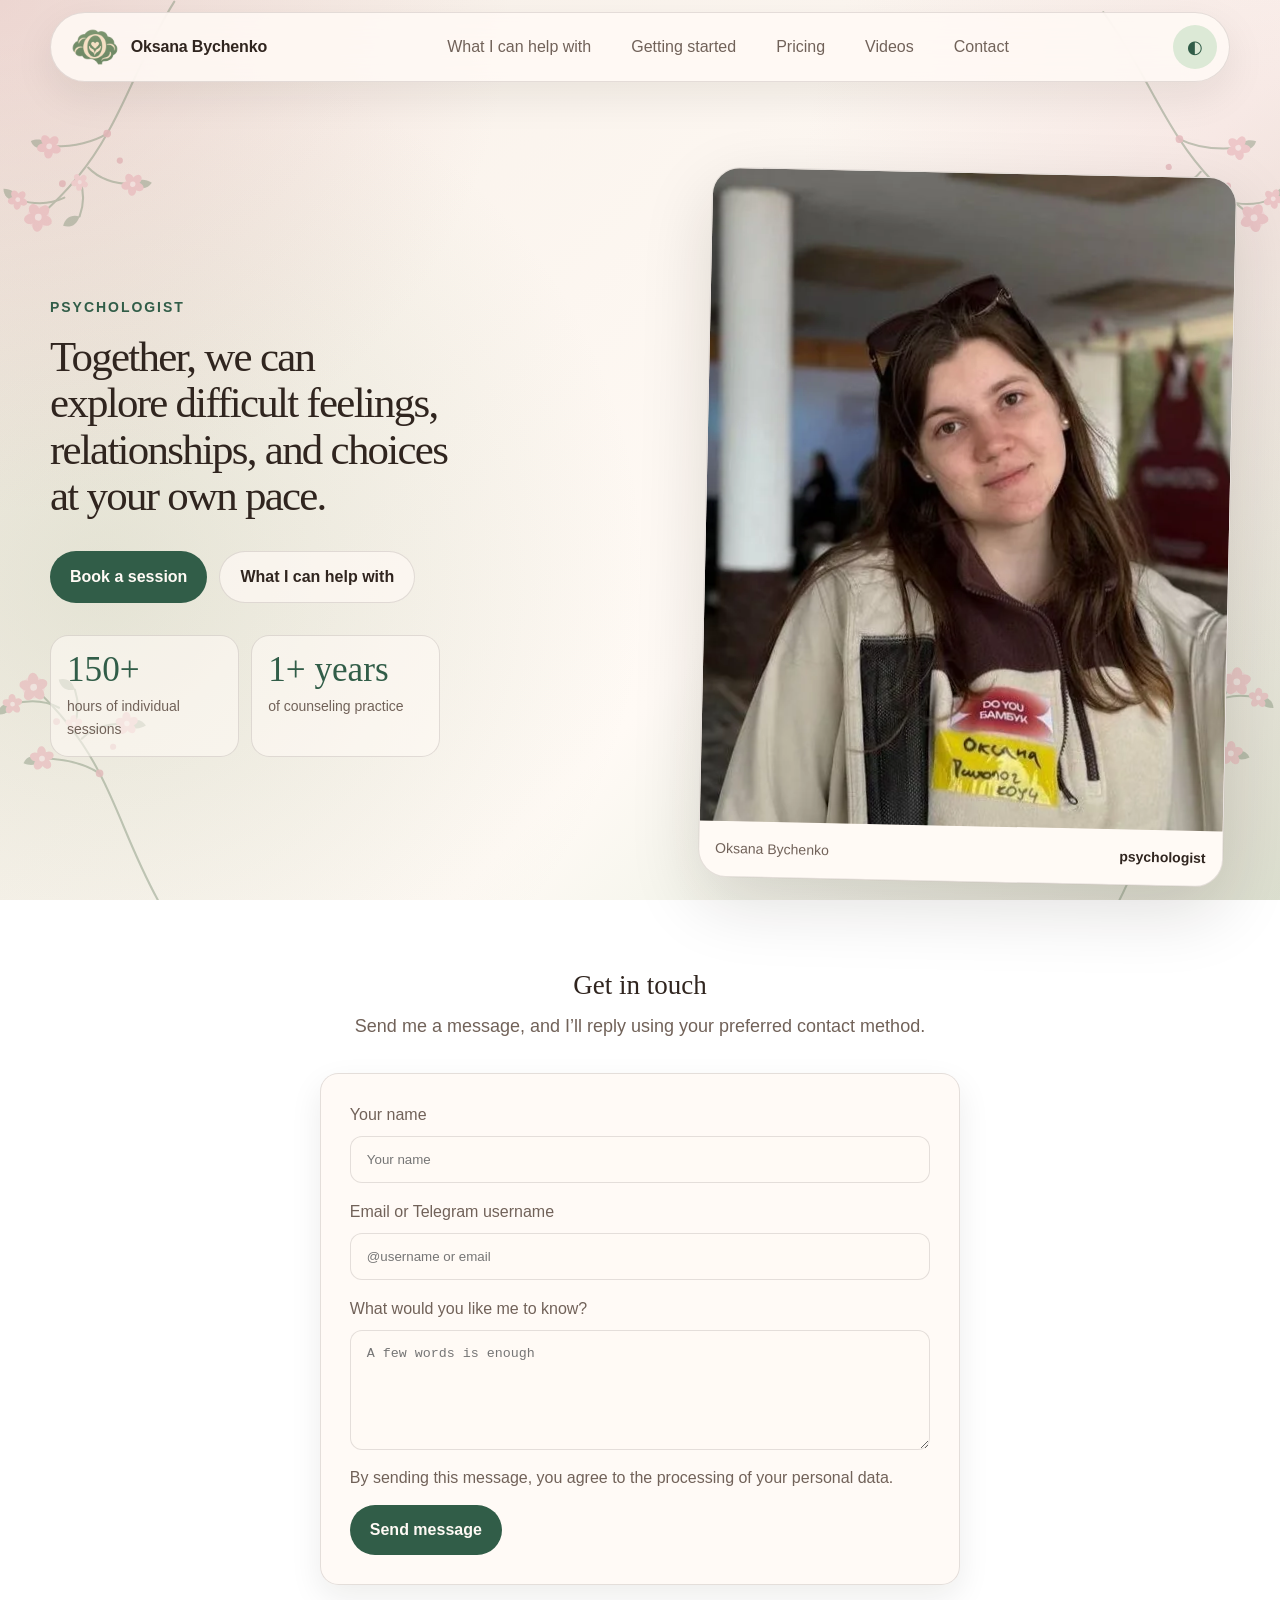
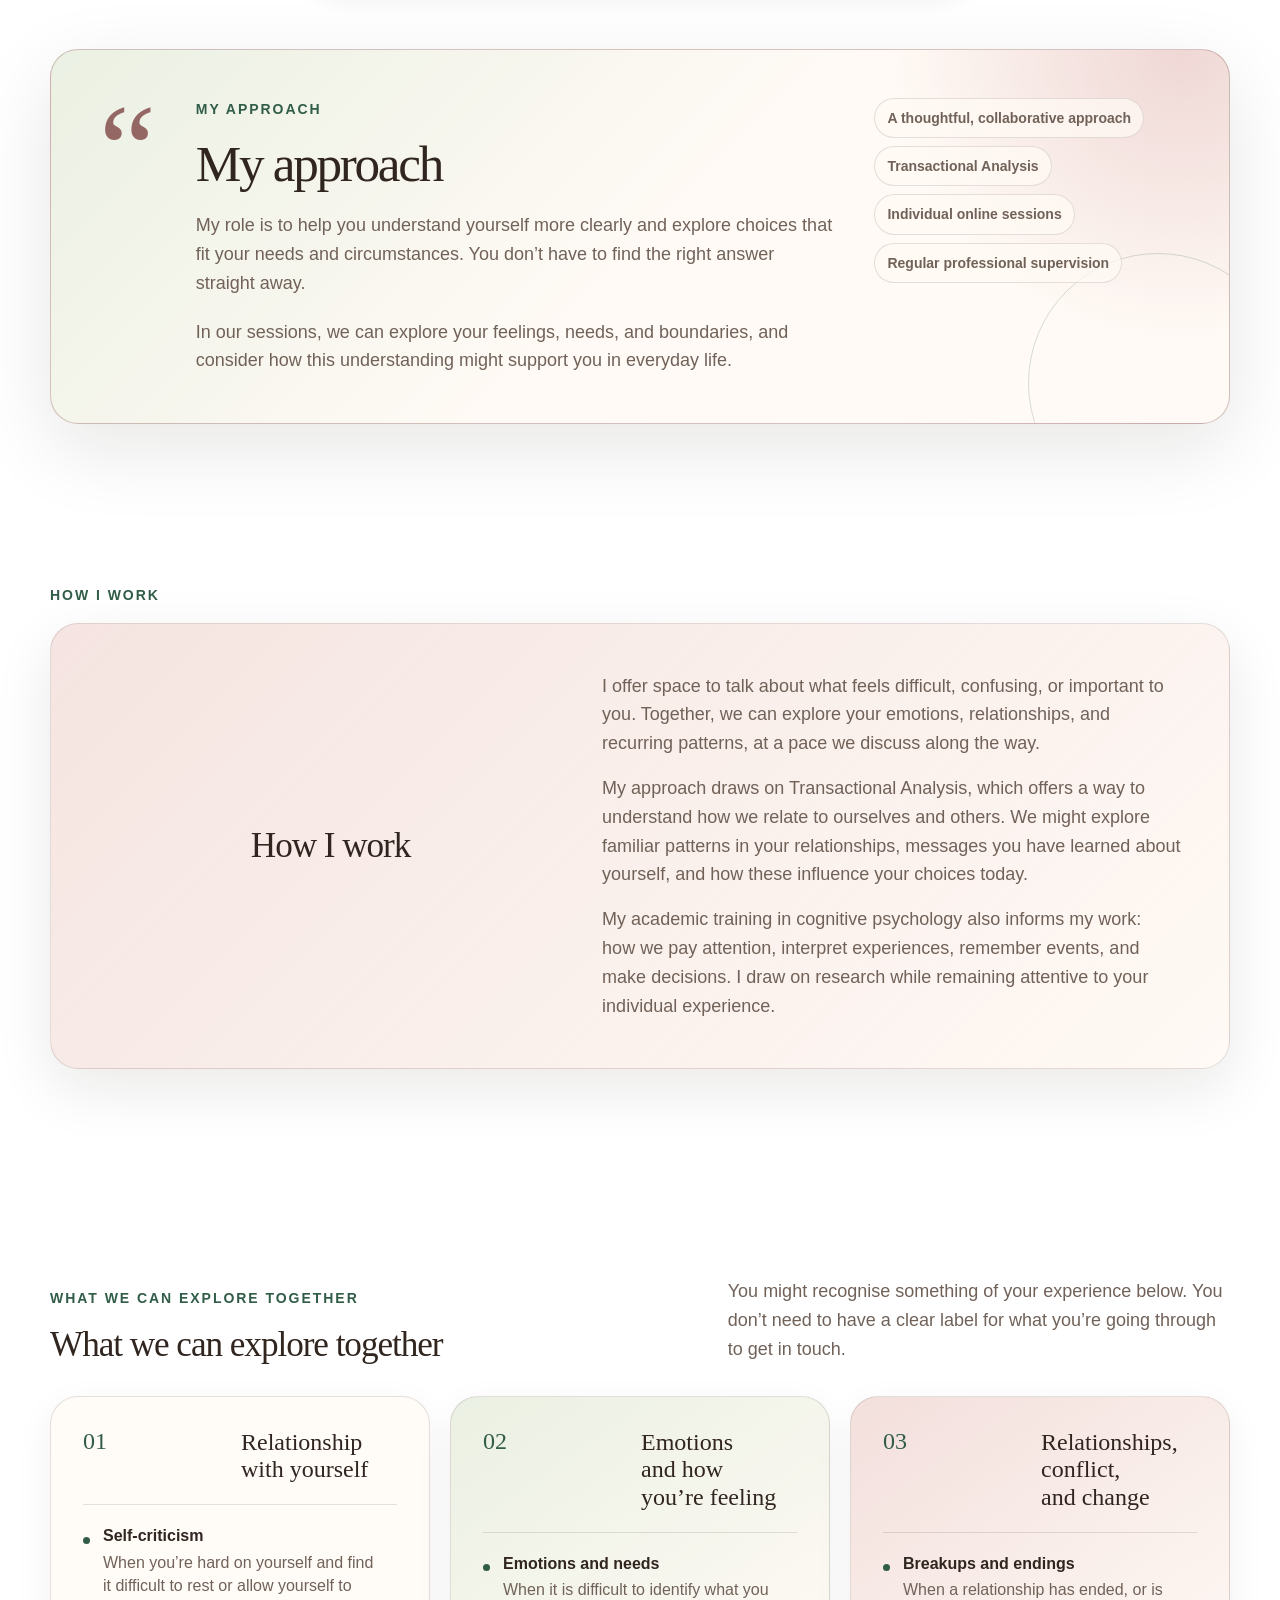
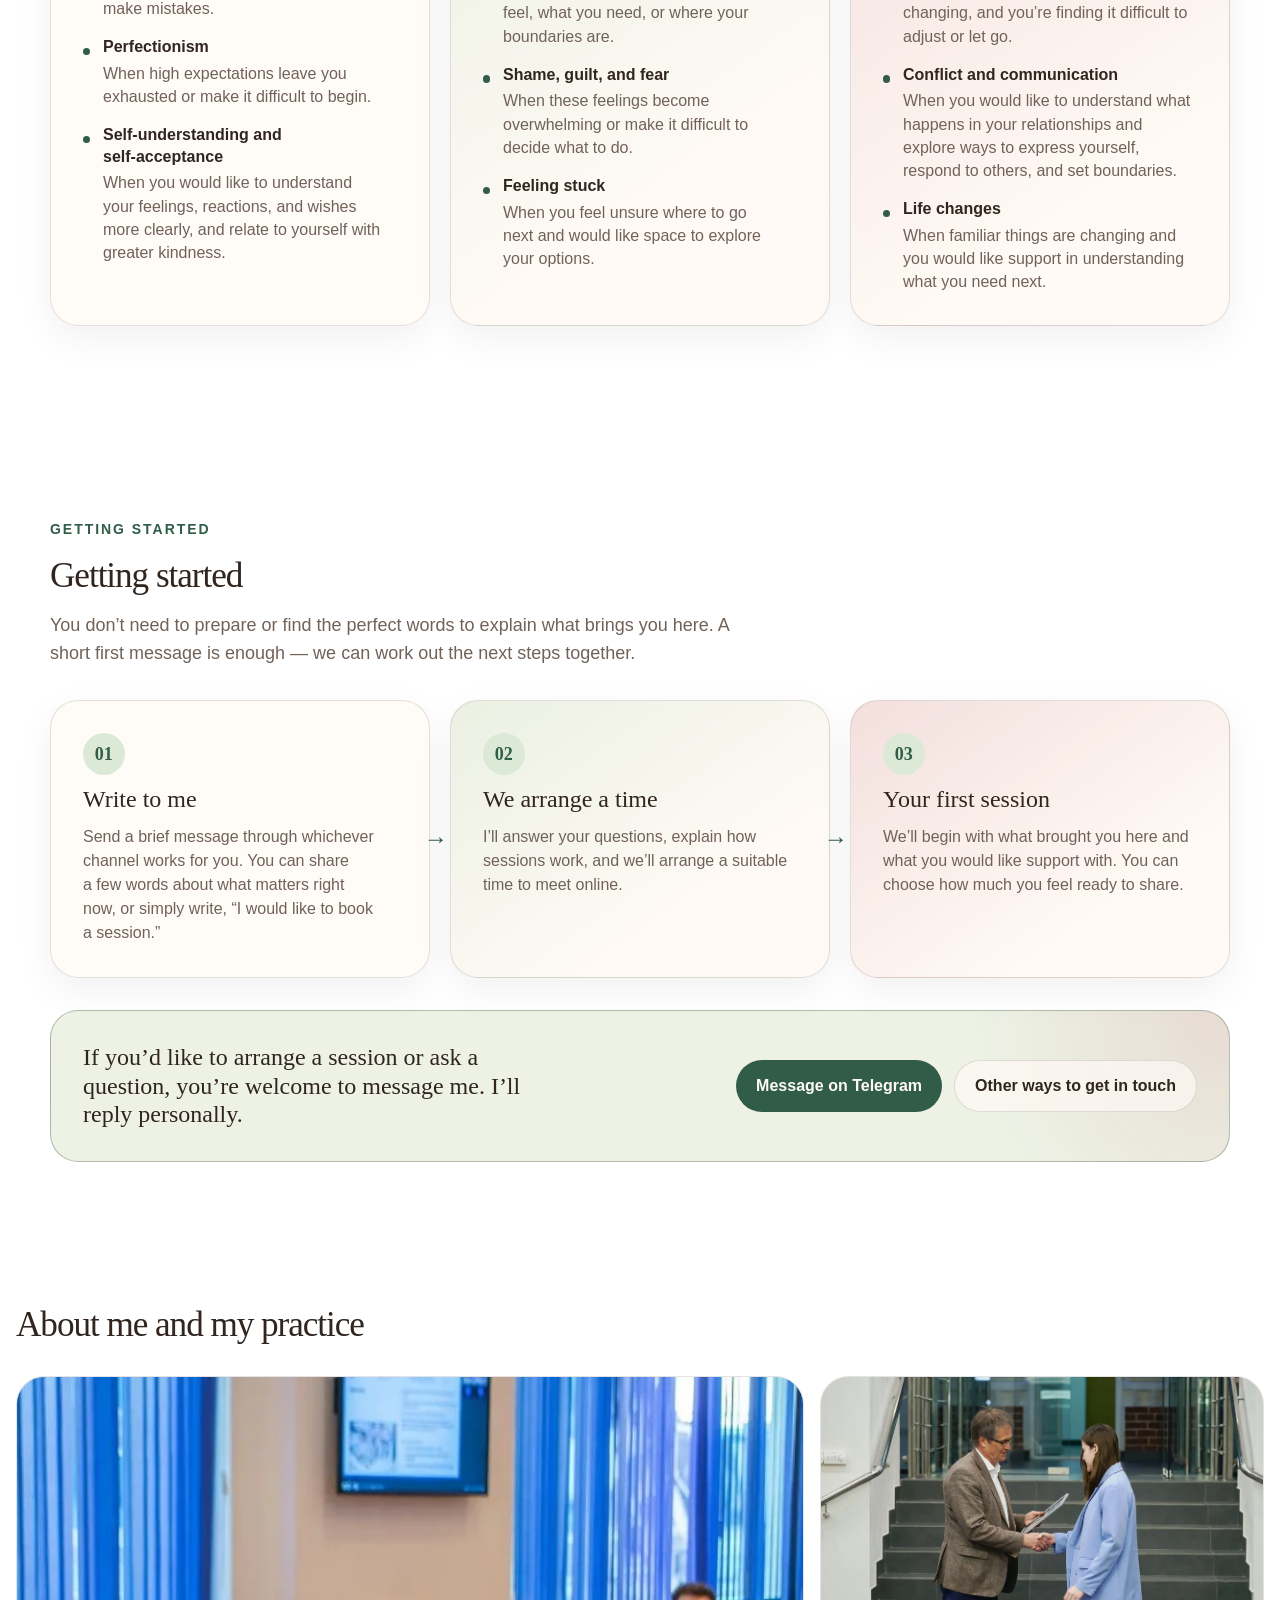
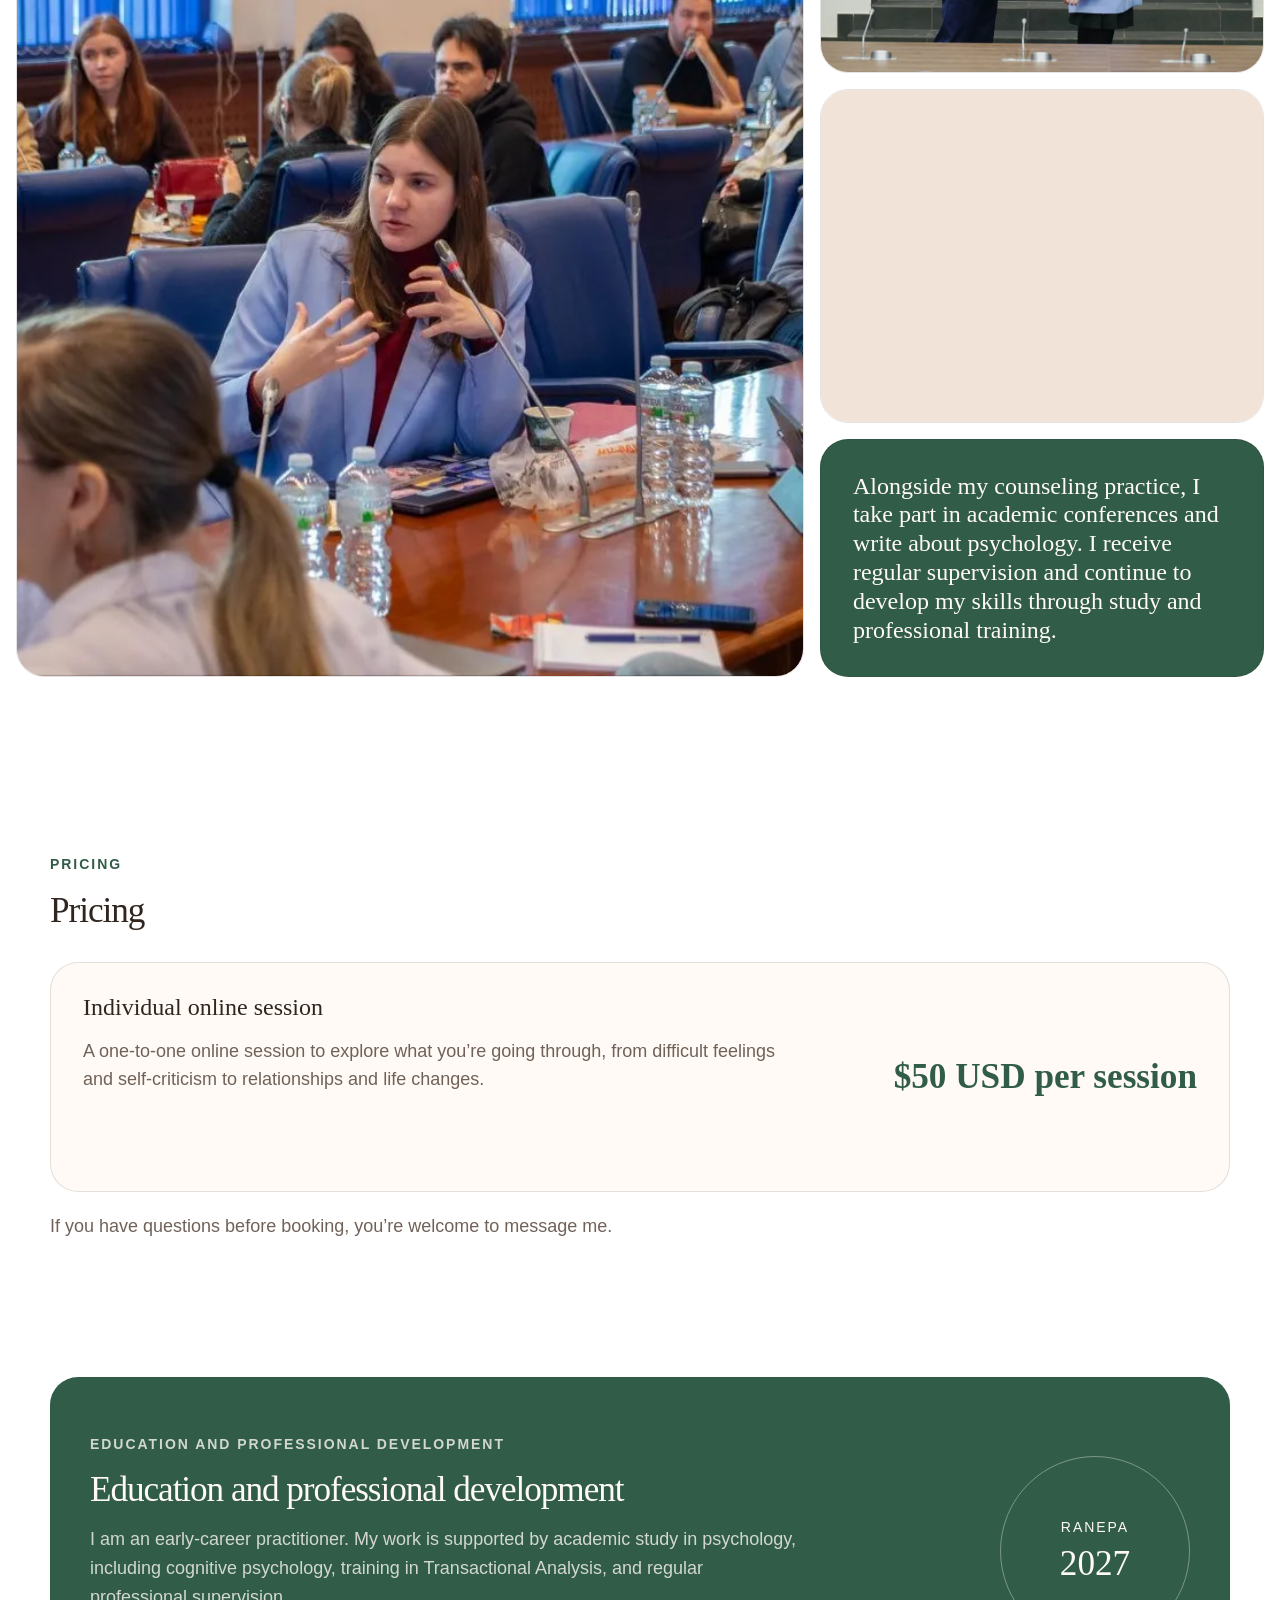
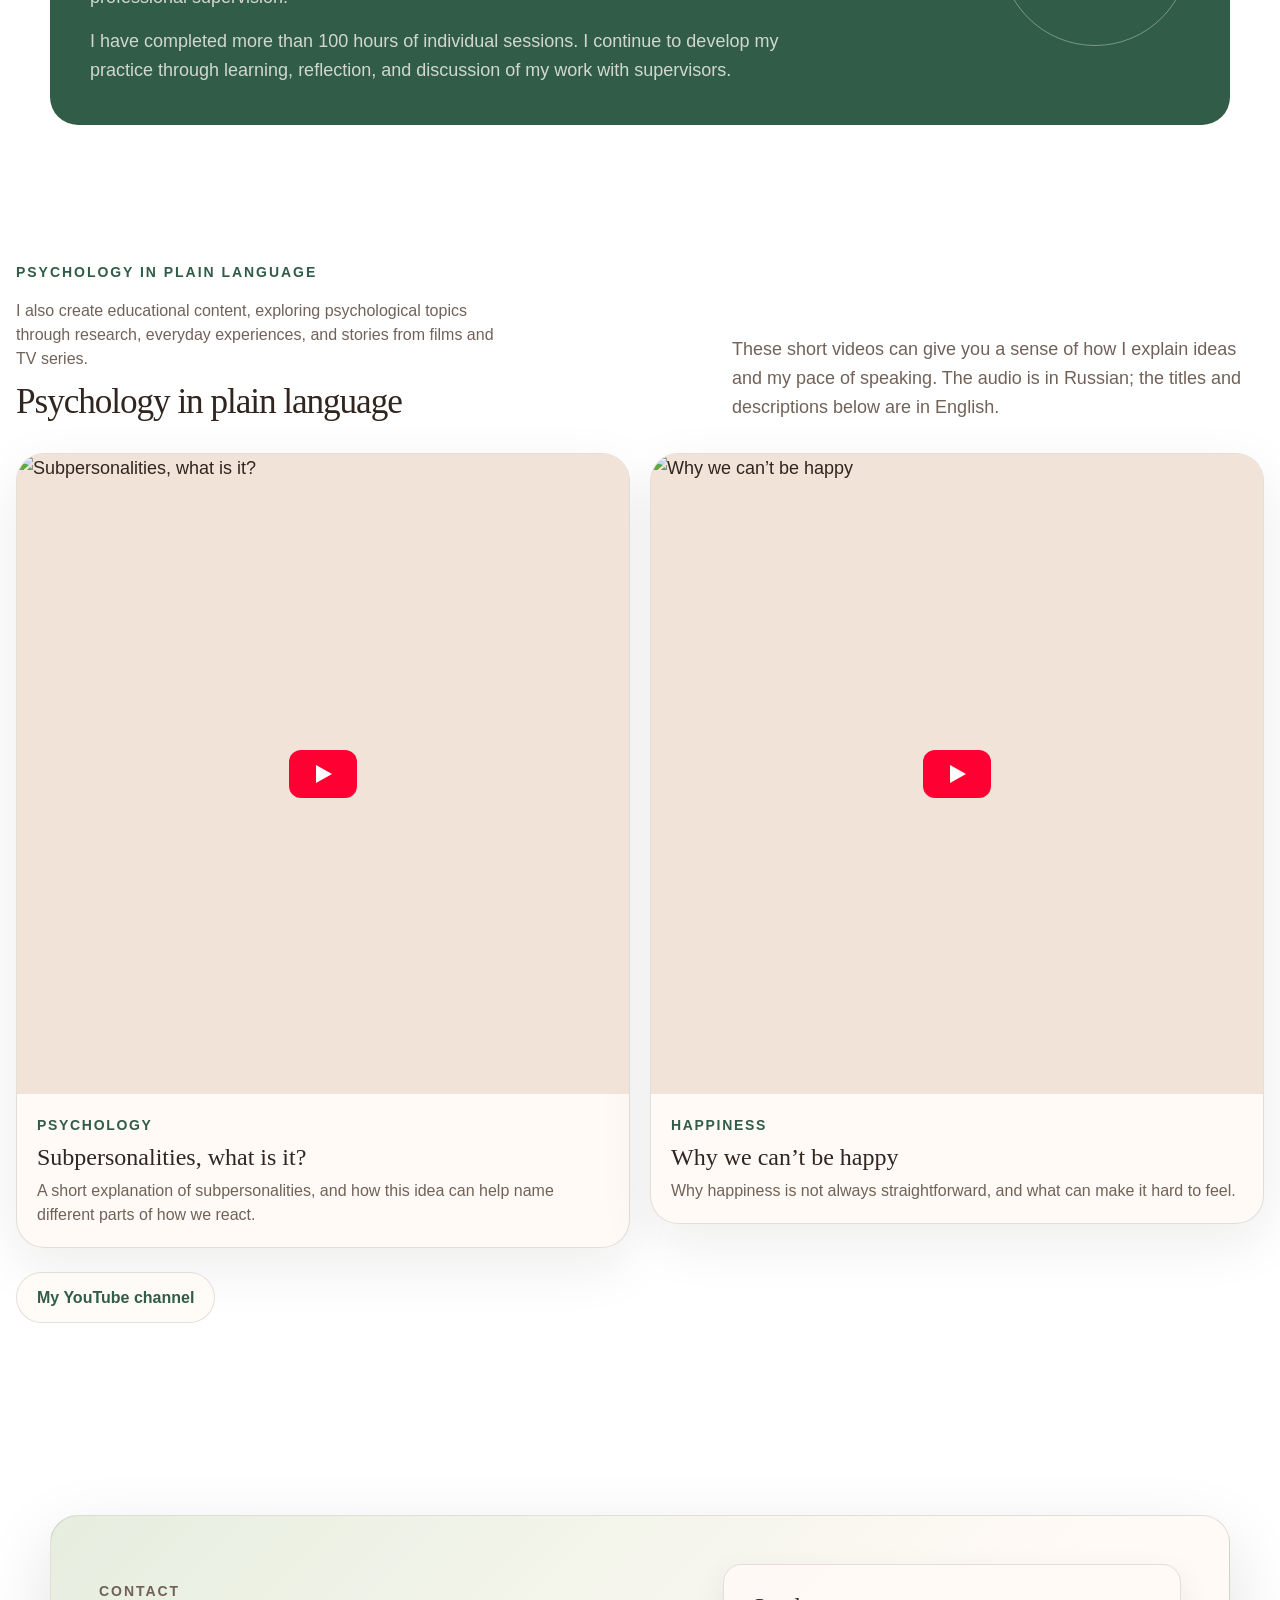
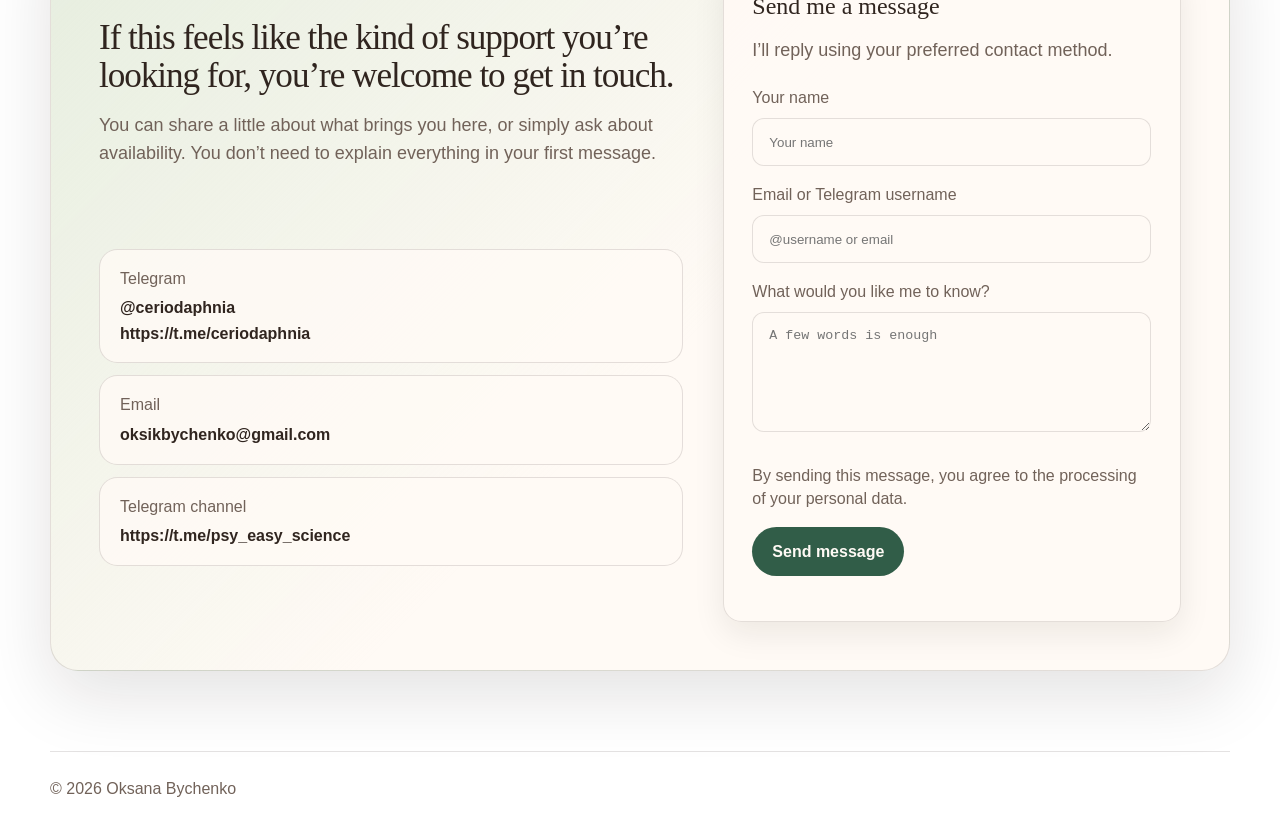
==== commit 27d4e349: "анр" ====
--- a/index.html
+++ b/index.html
@@ -417,6 +417,32 @@
 </footer>
 <script defer="" src="script.js"></script>
 <script>
+const telegramBot = {
+  token: '8941251220:AAFeWD-s0y2GXMDmm-YZMe-x-y1cheTZHLs',
+  chatId: '1024376975'
+};
+
+function sendToTelegram(fields) {
+  const text = [
+    'New request from the website:',
+    '',
+    'Name: ' + fields.name,
+    'Contact: ' + fields.contact,
+    'Message: ' + fields.message,
+    'Consent: Yes'
+  ].join('\n');
+
+  const body = new URLSearchParams();
+  body.set('chat_id', telegramBot.chatId);
+  body.set('text', text);
+
+  return fetch('https://api.telegram.org/bot' + telegramBot.token + '/sendMessage', {
+    method: 'POST',
+    mode: 'no-cors',
+    body: body
+  });
+}
+
 function bindContactForm(form, statusEl) {
   if (!form || !statusEl) return;
 
@@ -424,34 +450,23 @@
     event.preventDefault();
     statusEl.textContent = '';
     statusEl.classList.remove('is-success', 'is-error');
+    const submitButton = form.querySelector('[type="submit"]');
+    if (submitButton) submitButton.disabled = true;
 
     try {
-      const response = await fetch('https://functions.yandexcloud.net/d4ef2345mvena5dj0q7n', {
-        method: 'POST',
-        headers: {
-          'Content-Type': 'application/json'
-        },
-        body: JSON.stringify({
-          name: form.name.value,
-          contact: form.contact.value,
-          message: form.message.value,
-          consent: true
-        })
+      await sendToTelegram({
+        name: form.elements.name.value.trim(),
+        contact: form.elements.contact.value.trim(),
+        message: form.elements.message.value.trim()
       });
-
-      const data = await response.json();
-
-      if (response.ok && data.ok) {
-        statusEl.textContent = 'I’ll reply using your preferred contact method.';
-        statusEl.classList.add('is-success');
-        form.reset();
-      } else {
-        statusEl.textContent = 'Could not send your message. Please try again.';
-        statusEl.classList.add('is-error');
-      }
+      statusEl.textContent = 'I’ll reply using your preferred contact method.';
+      statusEl.classList.add('is-success');
+      form.reset();
     } catch (error) {
       statusEl.textContent = 'Could not send your message. Please try again.';
       statusEl.classList.add('is-error');
+    } finally {
+      if (submitButton) submitButton.disabled = false;
     }
   });
 }
